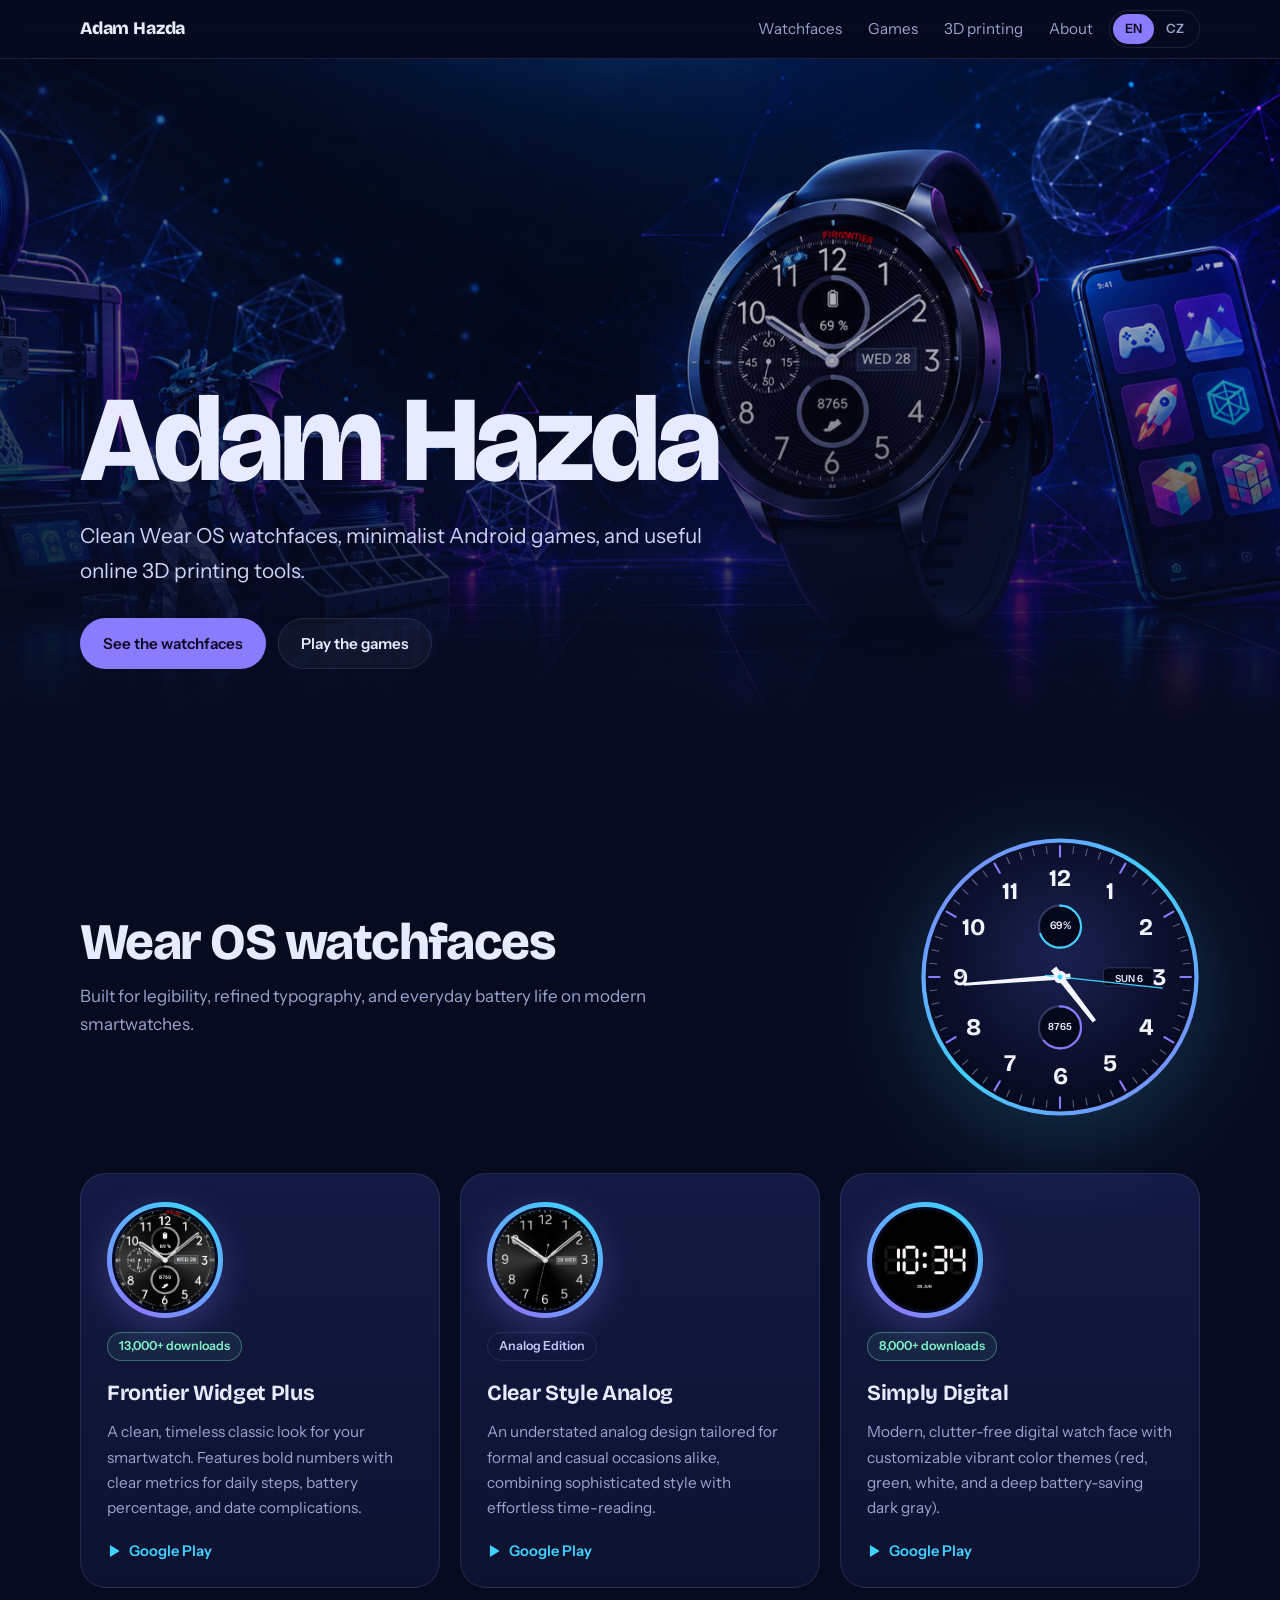
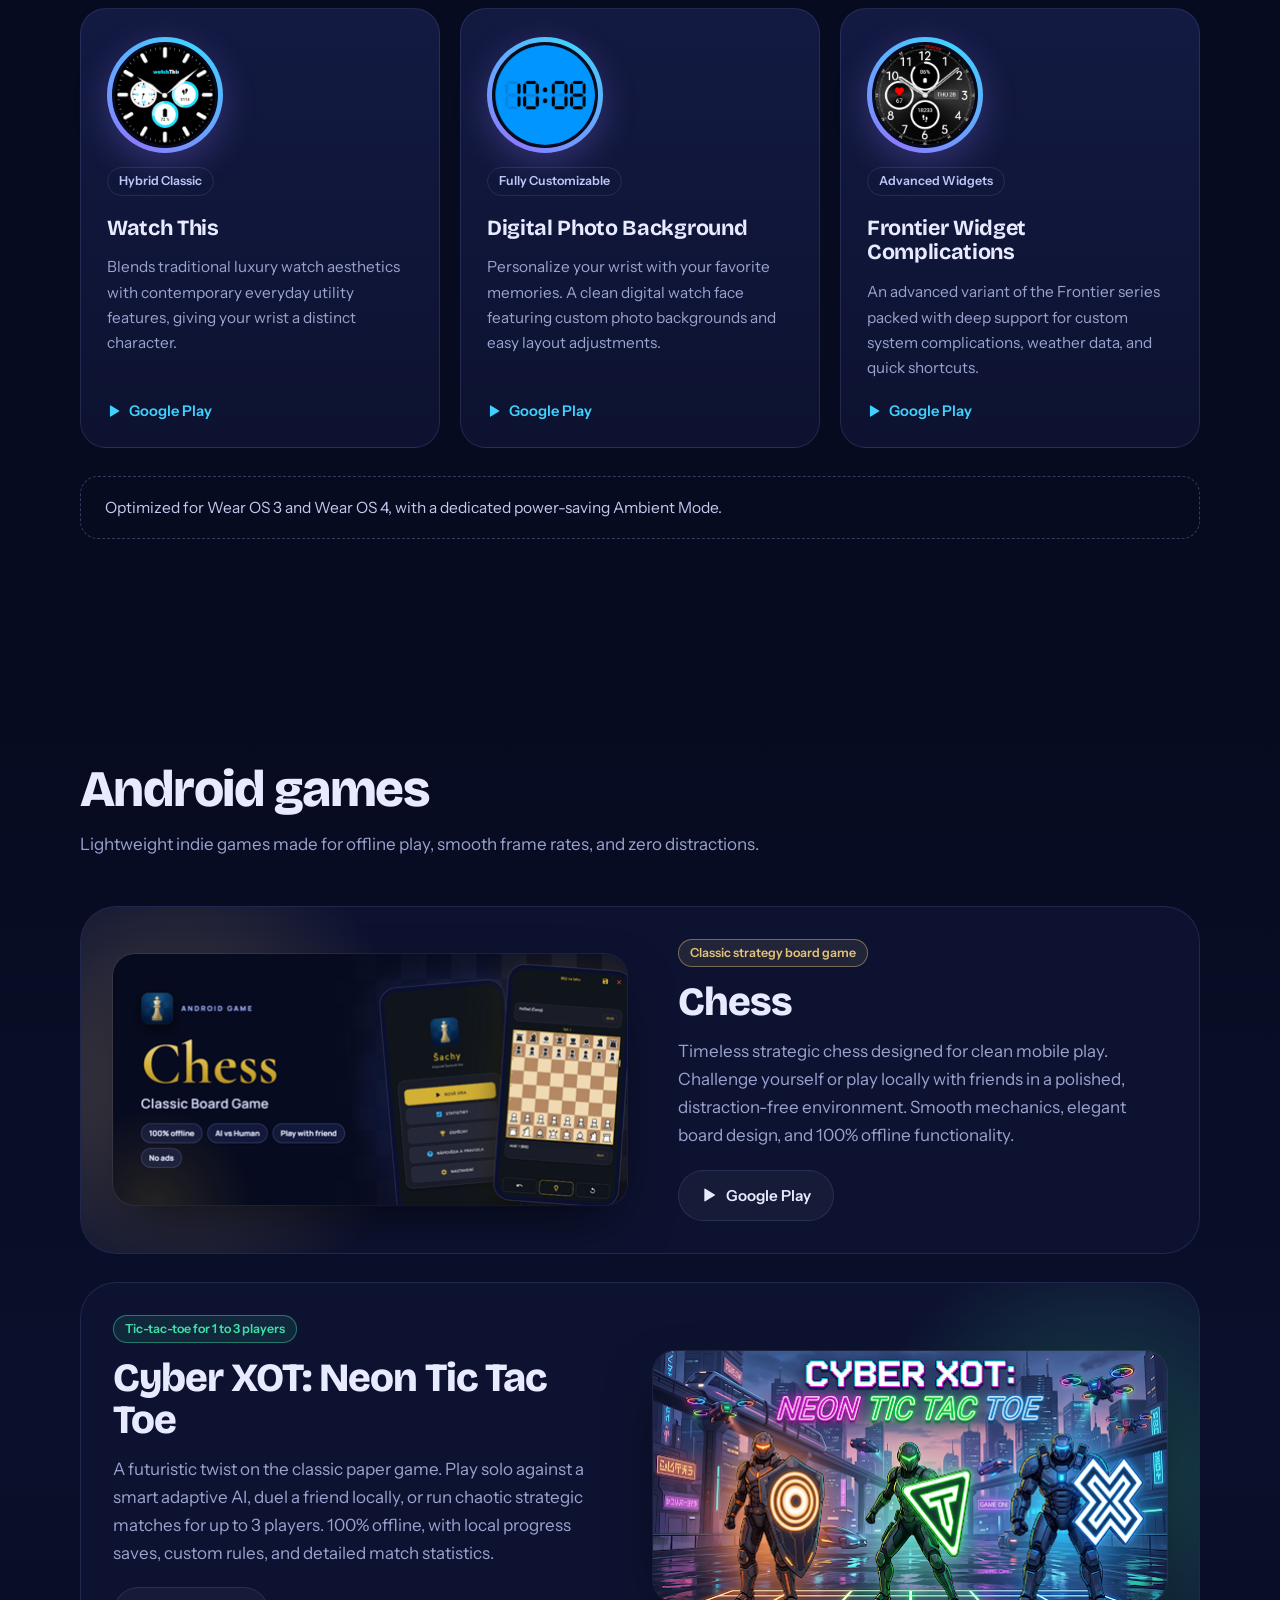
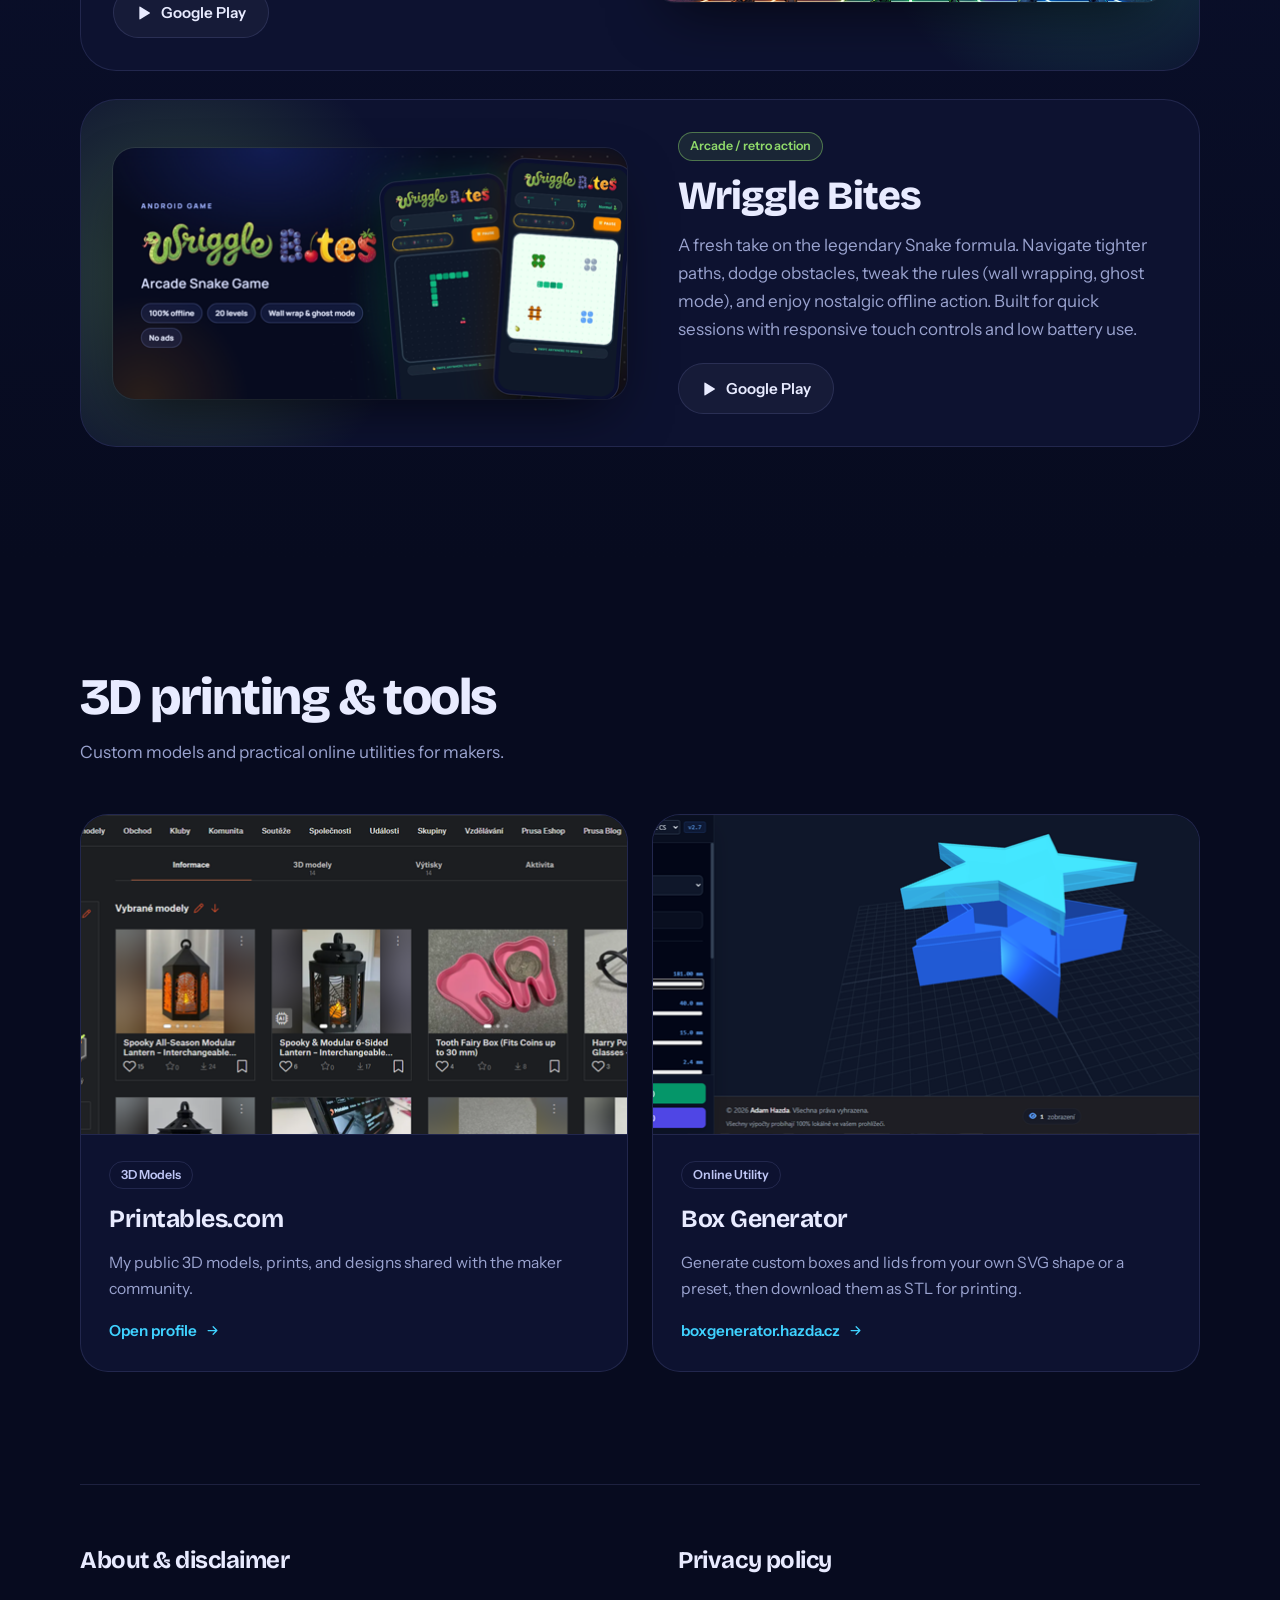
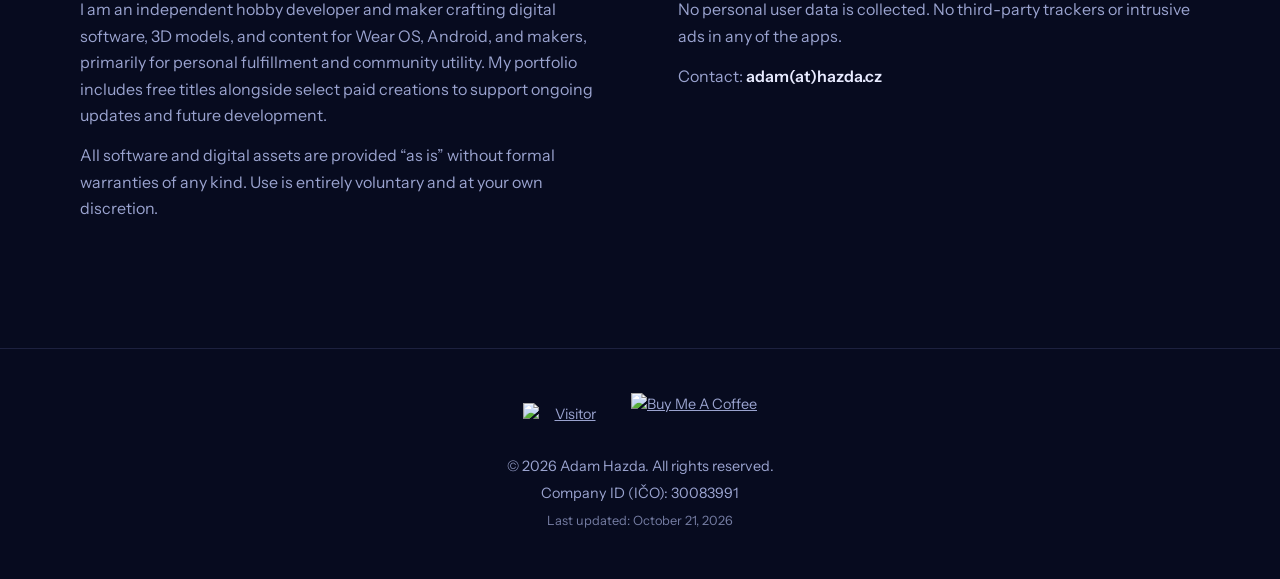
==== index.html @ 40e007b4 "Update index.html" ====
<!DOCTYPE html>
<html lang="en" data-lang="en">
<head>
<!-- Google tag (gtag.js) -->
<script async src="https://www.googletagmanager.com/gtag/js?id=G-TPLR2VH8XC"></script>
<script>
  window.dataLayer = window.dataLayer || [];
  function gtag(){dataLayer.push(arguments);}
  gtag('js', new Date());

  gtag('config', 'G-TPLR2VH8XC');
</script>
<meta charset="utf-8">
<meta name="viewport" content="width=device-width, initial-scale=1, viewport-fit=cover">
<title>Adam Hazda — Wear OS Watchfaces, Indie Games & 3D Printing</title>
<meta name="description" content="Portfolio of independent Wear OS watchfaces, minimalist Android games, and 3D printing tools by Adam Hazda.">
<meta name="theme-color" content="#070b1f">
<link rel="preconnect" href="https://fonts.googleapis.com">
<link rel="preconnect" href="https://fonts.gstatic.com" crossorigin>
<link href="https://fonts.googleapis.com/css2?family=Bricolage+Grotesque:opsz,wght@12..96,500;12..96,700;12..96,800&family=Instrument+Sans:wght@400;500;600&display=swap" rel="stylesheet">
<link rel="preconnect" href="https://api.visitorbadge.io">
<script>
  /* Nastaví jazyk ještě před vykreslením, aby stránka neblikala */
  (function () {
    var l = null;
    try { l = localStorage.getItem('preferred_lang'); } catch (e) {}
    if (!l) l = /^cs/i.test(navigator.language || '') ? 'cz' : 'en';
    document.documentElement.setAttribute('data-lang', l);
    document.documentElement.lang = l === 'cz' ? 'cs' : 'en';
  })();
</script>
<style>
  :root {
    --bg: #070b1f;
    --surface: #0d1230;
    --surface-2: #131a42;
    --line: rgba(160, 170, 255, .14);
    --text: #e8ebff;
    --muted: #9aa3cf;
    --violet: #8b7bff;
    --cyan: #3fd2ff;
    --display: "Bricolage Grotesque", "Segoe UI", system-ui, sans-serif;
    --body: "Instrument Sans", system-ui, -apple-system, "Segoe UI", Roboto, sans-serif;
    --wrap: 1120px;
  }
  *, *::before, *::after { box-sizing: border-box; }
  html { scroll-behavior: smooth; scroll-padding-top: 72px; }
  body {
    margin: 0;
    background: var(--bg);
    color: var(--text);
    font-family: var(--body);
    font-size: 1.0625rem;
    line-height: 1.65;
    -webkit-font-smoothing: antialiased;
    overflow-x: hidden;
  }
  img { max-width: 100%; display: block; }
  a { color: inherit; }
  :focus-visible { outline: 2px solid var(--cyan); outline-offset: 3px; border-radius: 6px; }
  .wrap { width: min(var(--wrap), 100% - 40px); margin-inline: auto; }

  /* Jazyky */
  [data-lang="cz"] .lang-en, [data-lang="en"] .lang-cz { display: none !important; }

  /* Navigace */
  .nav {
    position: sticky; top: 0; z-index: 50;
    background: rgba(7, 11, 31, .72);
    backdrop-filter: blur(14px); -webkit-backdrop-filter: blur(14px);
    border-bottom: 1px solid var(--line);
    padding-top: env(safe-area-inset-top, 0px);
  }
  .nav .wrap { display: flex; align-items: center; justify-content: space-between; height: 58px; gap: 16px; }
  .brand { font-family: var(--display); font-weight: 800; font-size: 1.1rem; text-decoration: none; letter-spacing: -.01em; }
  .nav-links { display: flex; gap: 26px; margin-left: auto; font-size: .95rem; }
  .nav-links a { color: var(--muted); text-decoration: none; transition: color .2s; }
  .nav-links a:hover { color: var(--text); }
  .lang { display: flex; border: 1px solid var(--line); border-radius: 999px; padding: 3px; }
  .lang button {
    font: inherit; font-size: .8rem; font-weight: 600; color: var(--muted);
    background: none; border: 0; padding: 4px 12px; border-radius: 999px; cursor: pointer;
    transition: background .2s, color .2s;
  }
  .lang button[aria-pressed="true"] { background: var(--violet); color: #0a0c24; }

  /* Hero */
  .hero { position: relative; isolation: isolate; }
  .hero-img { position: absolute; inset: 0; z-index: -2; }
  .hero-img img { width: 100%; height: 100%; object-fit: cover; object-position: 50% 40%; }
  .hero::after {
    content: ""; position: absolute; inset: 0; z-index: -1;
    background:
      linear-gradient(180deg, rgba(7,11,31,.15) 0%, rgba(7,11,31,.35) 45%, var(--bg) 100%),
      linear-gradient(90deg, rgba(7,11,31,.55) 0%, transparent 55%);
  }
  .hero-inner {
    min-height: clamp(460px, 74vh, 700px);
    display: flex; flex-direction: column; justify-content: flex-end;
    padding-bottom: 56px;
  }
  .hero h1 {
    font-family: var(--display); font-weight: 800;
    font-size: clamp(3.4rem, 10vw, 7.6rem);
    line-height: .92; letter-spacing: -.035em;
    margin: 0 0 22px;
  }
  .hero p.lead { max-width: 46ch; font-size: clamp(1.05rem, 2vw, 1.3rem); color: #cdd3f5; margin: 0 0 30px; }
  .cta-row { display: flex; flex-wrap: wrap; gap: 12px; }
  .btn {
    display: inline-flex; align-items: center; gap: 9px;
    font: inherit; font-weight: 600; font-size: .95rem;
    padding: 12px 22px; border-radius: 999px; text-decoration: none;
    border: 1px solid var(--line); color: var(--text); background: rgba(255,255,255,.04);
    transition: background .2s, border-color .2s, transform .2s;
  }
  .btn:hover { background: rgba(255,255,255,.09); border-color: rgba(160,170,255,.35); }
  .btn.primary { background: var(--violet); color: #0a0c24; border-color: transparent; }
  .btn.primary:hover { background: #a094ff; }
  .btn svg { width: 16px; height: 16px; fill: currentColor; flex: none; }

  /* Hero – jediný vstupní pohyb */
  @media (prefers-reduced-motion: no-preference) {
    .hero h1, .hero p.lead, .hero .cta-row { animation: rise .9s cubic-bezier(.16,1,.3,1) both; }
    .hero p.lead { animation-delay: .12s; }
    .hero .cta-row { animation-delay: .22s; }
    @keyframes rise { from { opacity: 0; transform: translateY(22px); } to { opacity: 1; transform: none; } }
  }

  /* Sekce */
  section { padding: clamp(64px, 9vw, 112px) 0; }
  .sec-head { display: grid; gap: 14px; margin-bottom: 48px; max-width: 62ch; }
  .sec-head h2 {
    font-family: var(--display); font-weight: 800;
    font-size: clamp(2rem, 4.6vw, 3.2rem); line-height: 1.02; letter-spacing: -.03em; margin: 0;
  }
  .sec-head p { margin: 0; color: var(--muted); }

  /* Ciferníky */
  .faces-top { display: grid; grid-template-columns: 1fr auto; gap: 40px; align-items: center; margin-bottom: 56px; }
  .faces-top .sec-head { margin-bottom: 0; }
  .live-watch { width: clamp(190px, 26vw, 280px); filter: drop-shadow(0 18px 50px rgba(63, 210, 255, .22)); }
  .live-watch svg { width: 100%; height: auto; display: block; }

  .faces { display: grid; grid-template-columns: repeat(3, 1fr); gap: 20px; }
  .face {
    display: flex; flex-direction: column; gap: 14px;
    padding: 28px 26px 24px;
    background: linear-gradient(180deg, var(--surface-2), var(--surface));
    border: 1px solid var(--line);
    border-radius: 26px;
  }
  .face-disc {
    width: 116px; height: 116px; border-radius: 50%; padding: 5px;
    background: conic-gradient(from 210deg, var(--violet), var(--cyan), var(--violet));
    box-shadow: 0 10px 34px rgba(139, 123, 255, .28);
    transition: transform .5s cubic-bezier(.16,1,.3,1);
  }
  .face-disc img { width: 100%; height: 100%; border-radius: 50%; object-fit: cover; background: #000; border: 3px solid var(--bg); }
  .face:hover .face-disc { transform: rotate(8deg) scale(1.04); }
  .face h3 { font-family: var(--display); font-size: 1.35rem; font-weight: 700; letter-spacing: -.015em; margin: 6px 0 0; line-height: 1.15; }
  .face p { margin: 0; color: var(--muted); font-size: .96rem; flex: 1; }
  .tag {
    align-self: flex-start; font-size: .78rem; font-weight: 600; color: #bfc6f5;
    border: 1px solid var(--line); border-radius: 999px; padding: 3px 11px;
  }
  .tag.hot { color: #7ef0c5; border-color: rgba(126, 240, 197, .35); background: rgba(126, 240, 197, .07); }
  .play { display: inline-flex; align-items: center; gap: 8px; font-weight: 600; font-size: .92rem; color: var(--cyan); text-decoration: none; margin-top: 4px; }
  .play svg { width: 14px; height: 14px; fill: currentColor; }
  .play:hover { text-decoration: underline; text-underline-offset: 4px; }

  .note {
    margin-top: 28px; padding: 18px 24px; border-radius: 18px;
    border: 1px dashed rgba(160, 170, 255, .3); color: #c3caf0; font-size: .97rem;
  }

  /* Hry */
  .games-bg { background: linear-gradient(180deg, var(--bg), #0a0f2b 50%, var(--bg)); }
  .games { display: grid; gap: 28px; }
  .game {
    --c: var(--violet);
    display: grid; grid-template-columns: 1.05fr 1fr; gap: clamp(24px, 4vw, 56px); align-items: center;
    padding: clamp(18px, 3vw, 32px);
    background: var(--surface);
    border: 1px solid var(--line);
    border-radius: 36px;
    position: relative; overflow: hidden;
  }
  .game::before {
    content: ""; position: absolute; width: 520px; height: 520px; left: -160px; top: 50%; translate: 0 -50%;
    background: radial-gradient(circle, color-mix(in srgb, var(--c) 28%, transparent), transparent 65%);
    pointer-events: none;
  }
  .game:nth-child(even) { grid-template-columns: 1fr 1.05fr; }
  .game:nth-child(even)::before { left: auto; right: -160px; }
  .game:nth-child(even) .game-shot { order: 2; }
  .game-shot { position: relative; border-radius: 22px; overflow: hidden; box-shadow: 0 24px 60px -18px rgba(0,0,0,.65), 0 0 0 1px rgba(255,255,255,.07); }
  .game-shot img { width: 100%; height: auto; aspect-ratio: 512 / 250; object-fit: cover; transition: transform .7s cubic-bezier(.16,1,.3,1); }
  .game:hover .game-shot img { transform: scale(1.04); }
  .game-body { position: relative; display: grid; gap: 14px; justify-items: start; }
  .game-body .tag { color: var(--c); border-color: color-mix(in srgb, var(--c) 45%, transparent); background: color-mix(in srgb, var(--c) 10%, transparent); }
  .game h3 { font-family: var(--display); font-weight: 800; font-size: clamp(1.7rem, 3.4vw, 2.5rem); letter-spacing: -.025em; line-height: 1.05; margin: 0; }
  .game p { margin: 0; color: var(--muted); max-width: 52ch; }
  .game .btn { margin-top: 6px; }

  /* 3D tisk */
  .tools { display: grid; grid-template-columns: repeat(2, 1fr); gap: 24px; }
  .tool {
    display: flex; flex-direction: column;
    border: 1px solid var(--line); border-radius: 28px; overflow: hidden;
    background: var(--surface);
    text-decoration: none;
    transition: border-color .25s, transform .35s cubic-bezier(.16,1,.3,1);
  }
  .tool:hover { border-color: rgba(63, 210, 255, .5); transform: translateY(-4px); }
  .tool img { width: 100%; aspect-ratio: 800 / 320; object-fit: cover; border-bottom: 1px solid var(--line); }
  .tool-body { padding: 26px 28px 28px; display: grid; gap: 10px; justify-items: start; flex: 1; align-content: start; }
  .tool h3 { font-family: var(--display); font-size: 1.55rem; font-weight: 700; letter-spacing: -.02em; margin: 0; }
  .tool p { margin: 0 0 6px; color: var(--muted); font-size: .98rem; }
  .tool .go { margin-top: auto; font-weight: 600; color: var(--cyan); display: inline-flex; gap: 8px; align-items: center; font-size: .95rem; }
  .tool .go svg { width: 15px; height: 15px; fill: none; stroke: currentColor; stroke-width: 2; stroke-linecap: round; stroke-linejoin: round; }

  /* O projektu + soukromí */
  .info { display: grid; grid-template-columns: 1fr 1fr; gap: clamp(32px, 6vw, 80px); border-top: 1px solid var(--line); padding-top: 56px; }
  .info h2 { font-family: var(--display); font-size: 1.5rem; font-weight: 700; letter-spacing: -.02em; margin: 0 0 16px; }
  .info p { color: var(--muted); margin: 0 0 14px; font-size: 1rem; max-width: 56ch; }
  .info strong { color: var(--text); font-weight: 600; }

  /* Patička */
  footer { border-top: 1px solid var(--line); padding: 44px 0 calc(44px + env(safe-area-inset-bottom, 0px)); text-align: center; color: var(--muted); font-size: .9rem; }
  footer .row { display: flex; align-items: center; justify-content: center; flex-wrap: wrap; gap: 20px; margin-bottom: 22px; }
  footer p { margin: 0 0 4px; }
  footer .small { font-size: .8rem; opacity: .75; }

  #backToTop {
    position: fixed; right: 22px; bottom: calc(22px + env(safe-area-inset-bottom, 0px));
    width: 46px; height: 46px; border-radius: 50%; border: 1px solid var(--line); cursor: pointer;
    background: rgba(13, 18, 48, .85); backdrop-filter: blur(10px); -webkit-backdrop-filter: blur(10px);
    color: var(--text); display: grid; place-items: center;
    opacity: 0; visibility: hidden; transition: opacity .25s, visibility .25s, background .2s; z-index: 40;
  }
  #backToTop.show { opacity: 1; visibility: visible; }
  #backToTop:hover { background: var(--violet); color: #0a0c24; }
  #backToTop svg { width: 18px; height: 18px; fill: currentColor; }

  /* Responzivita */
  @media (max-width: 960px) {
    .faces { grid-template-columns: repeat(2, 1fr); }
  }
  @media (max-width: 760px) {
    .nav-links { display: none; }
    .lang { margin-left: auto; }
    .faces-top { grid-template-columns: 1fr; justify-items: start; gap: 28px; }
    .faces { grid-template-columns: 1fr; }
    .game, .game:nth-child(even) { grid-template-columns: 1fr; border-radius: 28px; }
    .game:nth-child(even) .game-shot { order: 0; }
    .tools, .info { grid-template-columns: 1fr; }
    .hero-inner { padding-bottom: 40px; }
  }
</style>
</head>
<body>

<nav class="nav" id="top">
  <div class="wrap">
    <a class="brand" href="#top">Adam Hazda</a>
    <div class="nav-links">
      <a href="#watchfaces"><span class="lang-en">Watchfaces</span><span class="lang-cz">Ciferníky</span></a>
      <a href="#games"><span class="lang-en">Games</span><span class="lang-cz">Hry</span></a>
      <a href="#print"><span class="lang-en">3D printing</span><span class="lang-cz">3D tisk</span></a>
      <a href="#about"><span class="lang-en">About</span><span class="lang-cz">O projektu</span></a>
    </div>
    <div class="lang" role="group" aria-label="Language">
      <button type="button" id="btn-en" onclick="setLanguage('en')">EN</button>
      <button type="button" id="btn-cz" onclick="setLanguage('cz')">CZ</button>
    </div>
  </div>
</nav>

<header class="hero">
  <div class="hero-img"><img src="banner.png" alt="" width="2087" height="753" fetchpriority="high"></div>
  <div class="wrap hero-inner">
    <h1>Adam Hazda</h1>
    <p class="lead">
      <span class="lang-en">Clean Wear OS watchfaces, minimalist Android games, and useful online 3D printing tools.</span>
      <span class="lang-cz">Přehledné ciferníky pro Wear OS, minimalistické Android hry a užitečné online nástroje pro 3D tisk.</span>
    </p>
    <div class="cta-row">
      <a class="btn primary" href="#watchfaces"><span class="lang-en">See the watchfaces</span><span class="lang-cz">Prohlédnout ciferníky</span></a>
      <a class="btn" href="#games"><span class="lang-en">Play the games</span><span class="lang-cz">Zahrát si hry</span></a>
    </div>
  </div>
</header>

<main>

<!-- CIFERNÍKY -->
<section id="watchfaces">
  <div class="wrap">
    <div class="faces-top">
      <div class="sec-head">
        <h2><span class="lang-en">Wear OS watchfaces</span><span class="lang-cz">Ciferníky pro Wear OS</span></h2>
        <p>
          <span class="lang-en">Built for legibility, refined typography, and everyday battery life on modern smartwatches.</span>
          <span class="lang-cz">Navrženo pro čitelnost, vytříbenou typografii a šetření baterie u moderních chytrých hodinek.</span>
        </p>
      </div>
      <div class="live-watch" aria-hidden="true">
        <svg id="liveWatch" viewBox="0 0 400 400" xmlns="http://www.w3.org/2000/svg">
          <defs>
            <radialGradient id="wf-face" cx="50%" cy="42%" r="62%">
              <stop offset="0" stop-color="#1a2150"/><stop offset="1" stop-color="#05071a"/>
            </radialGradient>
            <linearGradient id="wf-bezel" x1="0" y1="0" x2="1" y2="1">
              <stop offset="0" stop-color="#8b7bff"/><stop offset=".5" stop-color="#3fd2ff"/><stop offset="1" stop-color="#8b7bff"/>
            </linearGradient>
          </defs>
          <circle cx="200" cy="200" r="198" fill="url(#wf-bezel)"/>
          <circle cx="200" cy="200" r="192" fill="url(#wf-face)"/>
          <g id="wf-ticks"></g>
          <g id="wf-nums" font-family="Bricolage Grotesque, Segoe UI, sans-serif" font-weight="700" font-size="34" fill="#f1f3ff" text-anchor="middle" dominant-baseline="central"></g>
          <!-- komplikace -->
          <g>
            <circle cx="200" cy="128" r="30" fill="#05071a" stroke="rgba(160,170,255,.25)" stroke-width="3"/>
            <circle cx="200" cy="128" r="30" fill="none" stroke="#3fd2ff" stroke-width="3" stroke-linecap="round" stroke-dasharray="130 190" transform="rotate(-90 200 128)"/>
            <text x="200" y="131" font-size="15" font-weight="600" fill="#e8ebff" text-anchor="middle" font-family="Instrument Sans, sans-serif">69%</text>
            <circle cx="200" cy="272" r="30" fill="#05071a" stroke="rgba(160,170,255,.25)" stroke-width="3"/>
            <circle cx="200" cy="272" r="30" fill="none" stroke="#8b7bff" stroke-width="3" stroke-linecap="round" stroke-dasharray="120 190" transform="rotate(-90 200 272)"/>
            <text x="200" y="276" font-size="14" font-weight="600" fill="#e8ebff" text-anchor="middle" font-family="Instrument Sans, sans-serif">8765</text>
          </g>
          <g>
            <rect x="262" y="187" width="72" height="26" rx="6" fill="#05071a" stroke="rgba(160,170,255,.3)"/>
            <text id="wf-date" x="298" y="201" font-size="14" font-weight="600" fill="#e8ebff" text-anchor="middle" dominant-baseline="central" font-family="Instrument Sans, sans-serif">WED 28</text>
          </g>
          <!-- ručičky -->
          <g id="wf-h"><polygon points="195,215 205,215 203,120 197,120" fill="#f4f5ff"/></g>
          <g id="wf-m"><polygon points="196,215 204,215 202,62 198,62" fill="#f4f5ff"/></g>
          <g id="wf-s"><rect x="199" y="52" width="2" height="170" rx="1" fill="#3fd2ff"/></g>
          <circle cx="200" cy="200" r="9" fill="#f4f5ff"/><circle cx="200" cy="200" r="3.5" fill="#3fd2ff"/>
        </svg>
      </div>
    </div>

    <div class="faces">
      <article class="face">
        <div class="face-disc"><img src="frontierwidgetplus.png" alt="Frontier Widget Plus" width="106" height="106" loading="lazy"></div>
        <span class="tag hot"><span class="lang-en">13,000+ downloads</span><span class="lang-cz">13 000+ stažení</span></span>
        <h3>Frontier Widget Plus</h3>
        <p>
          <span class="lang-en">A clean, timeless classic look for your smartwatch. Features bold numbers with clear metrics for daily steps, battery percentage, and date complications.</span>
          <span class="lang-cz">Čistý, nadčasový klasický vzhled pro vaše chytré hodinky. Nabízí výrazná čísla a přehledné statistiky kroků, stavu baterie i aktuálního data.</span>
        </p>
        <a class="play" href="https://play.google.com/store/apps/details?id=com.adamhazda.frontierwidgetplus2" target="_blank" rel="noopener"><svg viewBox="0 0 24 24"><path d="M5 3.5v17a1 1 0 0 0 1.5.86l14-8.5a1 1 0 0 0 0-1.72l-14-8.5A1 1 0 0 0 5 3.5z"/></svg>Google Play</a>
      </article>

      <article class="face">
        <div class="face-disc"><img src="clearstyleanalog.png" alt="Clear Style Analog" width="106" height="106" loading="lazy"></div>
        <span class="tag">Analog Edition</span>
        <h3>Clear Style Analog</h3>
        <p>
          <span class="lang-en">An understated analog design tailored for formal and casual occasions alike, combining sophisticated style with effortless time-reading.</span>
          <span class="lang-cz">Střídmý analogový design stvořený pro formální i každodenní příležitosti, který kombinuje sofistikovaný styl s okamžitou čitelností.</span>
        </p>
        <a class="play" href="https://play.google.com/store/apps/details?id=com.adamhazda.clearstyle" target="_blank" rel="noopener"><svg viewBox="0 0 24 24"><path d="M5 3.5v17a1 1 0 0 0 1.5.86l14-8.5a1 1 0 0 0 0-1.72l-14-8.5A1 1 0 0 0 5 3.5z"/></svg>Google Play</a>
      </article>

      <article class="face">
        <div class="face-disc"><img src="simplydigital.png" alt="Simply Digital" width="106" height="106" loading="lazy"></div>
        <span class="tag hot"><span class="lang-en">8,000+ downloads</span><span class="lang-cz">8 000+ stažení</span></span>
        <h3>Simply Digital</h3>
        <p>
          <span class="lang-en">Modern, clutter-free digital watch face with customizable vibrant color themes (red, green, white, and a deep battery-saving dark gray).</span>
          <span class="lang-cz">Moderní, nerušený digitální ciferník s přizpůsobitelnými barevnými motivy (červená, zelená, bílá a hluboká šetřící šedá pro OLED displeje).</span>
        </p>
        <a class="play" href="https://play.google.com/store/apps/details?id=com.adamhazda.simplydigital" target="_blank" rel="noopener"><svg viewBox="0 0 24 24"><path d="M5 3.5v17a1 1 0 0 0 1.5.86l14-8.5a1 1 0 0 0 0-1.72l-14-8.5A1 1 0 0 0 5 3.5z"/></svg>Google Play</a>
      </article>

      <article class="face">
        <div class="face-disc"><img src="watchthis.png" alt="Watch This" width="106" height="106" loading="lazy"></div>
        <span class="tag">Hybrid Classic</span>
        <h3>Watch This</h3>
        <p>
          <span class="lang-en">Blends traditional luxury watch aesthetics with contemporary everyday utility features, giving your wrist a distinct character.</span>
          <span class="lang-cz">Propojuje estetiku tradičních luxusních hodinek s moderními užitkovými funkcemi pro každý den, dodá vašemu zápěstí osobitý charakter.</span>
        </p>
        <a class="play" href="https://play.google.com/store/apps/details?id=com.adamhazda.watchthis" target="_blank" rel="noopener"><svg viewBox="0 0 24 24"><path d="M5 3.5v17a1 1 0 0 0 1.5.86l14-8.5a1 1 0 0 0 0-1.72l-14-8.5A1 1 0 0 0 5 3.5z"/></svg>Google Play</a>
      </article>

      <article class="face">
        <div class="face-disc"><img src="digitalphotobg.png" alt="Digital Photo Background" width="106" height="106" loading="lazy"></div>
        <span class="tag">Fully Customizable</span>
        <h3>Digital Photo Background</h3>
        <p>
          <span class="lang-en">Personalize your wrist with your favorite memories. A clean digital watch face featuring custom photo backgrounds and easy layout adjustments.</span>
          <span class="lang-cz">Osobní vzpomínky vždy při ruce. Čistý digitální ciferník s podporou vlastních fotografií na pozadí a volitelným uspořádáním prvků.</span>
        </p>
        <a class="play" href="https://play.google.com/store/apps/details?id=com.adamhazda.DigitalPhotoBackground" target="_blank" rel="noopener"><svg viewBox="0 0 24 24"><path d="M5 3.5v17a1 1 0 0 0 1.5.86l14-8.5a1 1 0 0 0 0-1.72l-14-8.5A1 1 0 0 0 5 3.5z"/></svg>Google Play</a>
      </article>

      <article class="face">
        <div class="face-disc"><img src="frontierwidgetcomplications.png" alt="Frontier Widget Complications" width="106" height="106" loading="lazy"></div>
        <span class="tag">Advanced Widgets</span>
        <h3>Frontier Widget Complications</h3>
        <p>
          <span class="lang-en">An advanced variant of the Frontier series packed with deep support for custom system complications, weather data, and quick shortcuts.</span>
          <span class="lang-cz">Pokročilá varianta řady Frontier s rozšířenou podporou pro vlastní systémové komplikace, údaje o počasí a rychlé zkratky.</span>
        </p>
        <a class="play" href="https://play.google.com/store/apps/details?id=com.adamhazda.frontierwidgetcomplications" target="_blank" rel="noopener"><svg viewBox="0 0 24 24"><path d="M5 3.5v17a1 1 0 0 0 1.5.86l14-8.5a1 1 0 0 0 0-1.72l-14-8.5A1 1 0 0 0 5 3.5z"/></svg>Google Play</a>
      </article>
    </div>

    <div class="note">
      <span class="lang-en">Optimized for Wear OS 3 and Wear OS 4, with a dedicated power-saving Ambient Mode.</span>
      <span class="lang-cz">Optimalizováno pro Wear OS 3 a Wear OS 4 včetně úsporného Ambient režimu s ochranou proti vypálení displeje.</span>
    </div>
  </div>
</section>

<!-- HRY -->
<section id="games" class="games-bg">
  <div class="wrap">
    <div class="sec-head">
      <h2><span class="lang-en">Android games</span><span class="lang-cz">Android hry</span></h2>
      <p>
        <span class="lang-en">Lightweight indie games made for offline play, smooth frame rates, and zero distractions.</span>
        <span class="lang-cz">Nenáročné nezávislé hry pro offline zábavu, plynulou snímkovou frekvenci a bez rušivých prvků.</span>
      </p>
    </div>

    <div class="games">
      <article class="game" style="--c:#e3c27a">
        <div class="game-shot"><img src="chess.png" alt="Chess" width="512" height="250" loading="lazy"></div>
        <div class="game-body">
          <span class="tag"><span class="lang-en">Classic strategy board game</span><span class="lang-cz">Klasická strategická desková hra</span></span>
          <h3>Chess</h3>
          <p class="lang-en">Timeless strategic chess designed for clean mobile play. Challenge yourself or play locally with friends in a polished, distraction-free environment. Smooth mechanics, elegant board design, and 100% offline functionality.</p>
          <p class="lang-cz">Nadčasová strategická šachová partie vytvořená pro pohodlné hraní na mobilu. Zlepšete své taktické schopnosti nebo si zahrajte s přáteli v čistém a přehledném prostředí. Plynulé ovládání, elegantní design šachovnice a plná funkčnost zcela offline.</p>
          <a class="btn" href="https://play.google.com/store/apps/details?id=cz.hazda.chess" target="_blank" rel="noopener"><svg viewBox="0 0 24 24"><path d="M5 3.5v17a1 1 0 0 0 1.5.86l14-8.5a1 1 0 0 0 0-1.72l-14-8.5A1 1 0 0 0 5 3.5z"/></svg>Google Play</a>
        </div>
      </article>

      <article class="game" style="--c:#3fe0a8">
        <div class="game-shot"><img src="cyberxot.png" alt="Cyber XOT" width="512" height="250" loading="lazy"></div>
        <div class="game-body">
          <span class="tag"><span class="lang-en">Tic-tac-toe for 1 to 3 players</span><span class="lang-cz">Piškvorky pro 1 až 3 hráče</span></span>
          <h3>Cyber XOT: Neon Tic Tac Toe</h3>
          <p class="lang-en">A futuristic twist on the classic paper game. Play solo against a smart adaptive AI, duel a friend locally, or run chaotic strategic matches for up to 3 players. 100% offline, with local progress saves, custom rules, and detailed match statistics.</p>
          <p class="lang-cz">Futuristická obdoba klasických piškvorek. Zahrajte si sami proti chytré umělé inteligenci, vyzvěte kamaráda v lokálním duelu nebo rozpoutejte strategický souboj až pro 3 hráče. Zcela offline a bez reklam, s ukládáním statistik a vlastním nastavením herní plochy.</p>
          <a class="btn" href="https://play.google.com/store/apps/details?id=cz.hazda.cyberxot&hl=cs" target="_blank" rel="noopener"><svg viewBox="0 0 24 24"><path d="M5 3.5v17a1 1 0 0 0 1.5.86l14-8.5a1 1 0 0 0 0-1.72l-14-8.5A1 1 0 0 0 5 3.5z"/></svg>Google Play</a>
        </div>
      </article>

      <article class="game" style="--c:#8fd96a">
        <div class="game-shot"><img src="wrigglebites.png" alt="Wriggle Bites" width="512" height="250" loading="lazy"></div>
        <div class="game-body">
          <span class="tag"><span class="lang-en">Arcade / retro action</span><span class="lang-cz">Arkádová retro akce</span></span>
          <h3>Wriggle Bites</h3>
          <p class="lang-en">A fresh take on the legendary Snake formula. Navigate tighter paths, dodge obstacles, tweak the rules (wall wrapping, ghost mode), and enjoy nostalgic offline action. Built for quick sessions with responsive touch controls and low battery use.</p>
          <p class="lang-cz">Moderní pojetí legendárního Hada. Procházejte zrádnými bludišti, vyhýbejte se nástrahám, upravte si pravidla hry (průchod zdí, režim ducha) a užijte si retro zábavu bez internetu. Navrženo pro rychlé herní relace s citlivým dotykovým ovládáním a nízkou spotřebou baterie.</p>
          <a class="btn" href="https://play.google.com/store/apps/details?id=cz.hazda.wrigglebites&hl=cs" target="_blank" rel="noopener"><svg viewBox="0 0 24 24"><path d="M5 3.5v17a1 1 0 0 0 1.5.86l14-8.5a1 1 0 0 0 0-1.72l-14-8.5A1 1 0 0 0 5 3.5z"/></svg>Google Play</a>
        </div>
      </article>
    </div>
  </div>
</section>

<!-- 3D TISK -->
<section id="print">
  <div class="wrap">
    <div class="sec-head">
      <h2><span class="lang-en">3D printing & tools</span><span class="lang-cz">3D tisk & nástroje</span></h2>
      <p>
        <span class="lang-en">Custom models and practical online utilities for makers.</span>
        <span class="lang-cz">Vlastní modely a praktické online nástroje pro kutily.</span>
      </p>
    </div>

    <div class="tools">
      <a class="tool" href="https://www.printables.com/@AdamHazda" target="_blank" rel="noopener">
        <img src="printables.png" alt="Printables profile" width="800" height="320" loading="lazy">
        <div class="tool-body">
          <span class="tag">3D Models</span>
          <h3>Printables.com</h3>
          <p>
            <span class="lang-en">My public 3D models, prints, and designs shared with the maker community.</span>
            <span class="lang-cz">Mé veřejné 3D modely, výtisky a návrhy sdílené s kutilskou komunitou.</span>
          </p>
          <span class="go"><span class="lang-en">Open profile</span><span class="lang-cz">Otevřít profil</span><svg viewBox="0 0 24 24"><path d="M5 12h14M13 6l6 6-6 6"/></svg></span>
        </div>
      </a>

      <a class="tool" href="https://boxgenerator.hazda.cz" target="_blank" rel="noopener">
        <img src="boxgenerator.png" alt="3D Box Generator" width="800" height="320" loading="lazy">
        <div class="tool-body">
          <span class="tag">Online Utility</span>
          <h3>Box Generator</h3>
          <p>
            <span class="lang-en">Generate custom boxes and lids from your own SVG shape or a preset, then download them as STL for printing.</span>
            <span class="lang-cz">Vygenerujte vlastní krabičky a víka z vlastního SVG nebo z předvolby a stáhněte je jako STL pro tisk.</span>
          </p>
          <span class="go">boxgenerator.hazda.cz<svg viewBox="0 0 24 24"><path d="M5 12h14M13 6l6 6-6 6"/></svg></span>
        </div>
      </a>
    </div>
  </div>
</section>

<!-- O PROJEKTU -->
<section id="about" style="padding-top:0">
  <div class="wrap">
    <div class="info">
      <div>
        <h2><span class="lang-en">About & disclaimer</span><span class="lang-cz">O projektu & prohlášení</span></h2>
        <div class="lang-en">
          <p>I am an independent hobby developer and maker crafting digital software, 3D models, and content for Wear OS, Android, and makers, primarily for personal fulfillment and community utility. My portfolio includes free titles alongside select paid creations to support ongoing updates and future development.</p>
          <p>All software and digital assets are provided “as is” without formal warranties of any kind. Use is entirely voluntary and at your own discretion.</p>
        </div>
        <div class="lang-cz">
          <p>Jsem nezávislý tvůrce a hobby vývojář vytvářející aplikace, 3D modely a obsah pro Wear OS, Android i kutilskou komunitu. Mé portfolio obsahuje bezplatné projekty i placené položky, které pomáhají financovat další rozvoj a aktualizace.</p>
          <p>Veškerý obsah je poskytován „tak, jak je“, bez záruky. Používání aplikací je zcela dobrovolné a na vlastní odpovědnost uživatele.</p>
        </div>
      </div>
      <div>
        <h2><span class="lang-en">Privacy policy</span><span class="lang-cz">Ochrana soukromí</span></h2>
        <div class="lang-en">
          <p>No personal user data is collected. No third-party trackers or intrusive ads in any of the apps.</p>
          <p>Contact: <strong>adam(at)hazda.cz</strong></p>
        </div>
        <div class="lang-cz">
          <p>Žádné sbírání osobních dat, sledovací skripty ani skryté reklamy v žádné z aplikací.</p>
          <p>Kontakt: <strong>adam(at)hazda.cz</strong></p>
        </div>
      </div>
    </div>
  </div>
</section>

</main>

<footer>
  <div class="wrap">
    <div class="row">
      <a href="https://github.com/AdamHazda/hazda.github.io" target="_blank" rel="noopener">
        <img src="https://api.visitorbadge.io/api/combined?path=hazda.github.io&label=Page%20Views&countColor=2563eb&style=flat" alt="Visitor Count" width="88" height="20" loading="lazy">
      </a>
      <a href="https://www.buymeacoffee.com/hazda.cz" target="_blank" rel="noopener">
        <img src="https://img.buymeacoffee.com/button-api/?text=Buy me a coffee&emoji=&slug=hazda.cz&button_colour=5F7FFF&font_colour=ffffff&font_family=Cookie&outline_colour=000000&coffee_colour=FFDD00" alt="Buy Me A Coffee" style="height:40px" loading="lazy">
      </a>
    </div>
    <p>
      <span class="lang-en">&copy; 2026 Adam Hazda. All rights reserved.</span>
      <span class="lang-cz">&copy; 2026 Adam Hazda. Všechna práva vyhrazena.</span>
    </p>
    <p>
      <span class="lang-en">Company ID (IČO): 30083991</span>
      <span class="lang-cz">IČO: 30083991</span>
    </p>
    <p class="small">
      <span class="lang-en">Last updated: October 21, 2026</span>
      <span class="lang-cz">Poslední aktualizace: 21. října 2026</span>
    </p>
  </div>
</footer>

<button id="backToTop" type="button" onclick="scrollToTop()" aria-label="Back to top">
  <svg viewBox="0 0 24 24"><path d="M7.41 15.41L12 10.83l4.59 4.58L18 14l-6-6-6 6z"/></svg>
</button>

<script>
  function setLanguage(lang) {
    var root = document.documentElement;
    root.setAttribute('data-lang', lang);
    root.lang = lang === 'cz' ? 'cs' : 'en';
    document.getElementById('btn-cz').setAttribute('aria-pressed', lang === 'cz');
    document.getElementById('btn-en').setAttribute('aria-pressed', lang !== 'cz');
    try { localStorage.setItem('preferred_lang', lang); } catch (e) {}
    updateClock();
  }

  /* Živý ciferník */
  (function buildFace() {
    var NS = 'http://www.w3.org/2000/svg';
    var ticks = document.getElementById('wf-ticks');
    var nums = document.getElementById('wf-nums');
    for (var i = 0; i < 60; i++) {
      var major = i % 5 === 0;
      var a = i * 6 * Math.PI / 180;
      var r1 = major ? 172 : 177, r2 = 187;
      var l = document.createElementNS(NS, 'line');
      l.setAttribute('x1', 200 + Math.sin(a) * r1);
      l.setAttribute('y1', 200 - Math.cos(a) * r1);
      l.setAttribute('x2', 200 + Math.sin(a) * r2);
      l.setAttribute('y2', 200 - Math.cos(a) * r2);
      l.setAttribute('stroke', major ? '#8b7bff' : 'rgba(200,205,255,.45)');
      l.setAttribute('stroke-width', major ? 3 : 1.5);
      l.setAttribute('stroke-linecap', 'round');
      ticks.appendChild(l);
    }
    for (var n = 1; n <= 12; n++) {
      var b = n * 30 * Math.PI / 180;
      var t = document.createElementNS(NS, 'text');
      t.setAttribute('x', 200 + Math.sin(b) * 142);
      t.setAttribute('y', 200 - Math.cos(b) * 142);
      t.textContent = n;
      nums.appendChild(t);
    }
  })();

  function updateClock() {
    var d = new Date();
    var s = d.getSeconds() + d.getMilliseconds() / 1000;
    var m = d.getMinutes() + s / 60;
    var h = (d.getHours() % 12) + m / 60;
    document.getElementById('wf-s').setAttribute('transform', 'rotate(' + (s * 6) + ' 200 200)');
    document.getElementById('wf-m').setAttribute('transform', 'rotate(' + (m * 6) + ' 200 200)');
    document.getElementById('wf-h').setAttribute('transform', 'rotate(' + (h * 30) + ' 200 200)');
    var loc = document.documentElement.getAttribute('data-lang') === 'cz' ? 'cs-CZ' : 'en-US';
    var wd = d.toLocaleDateString(loc, { weekday: 'short' }).replace('.', '').toUpperCase();
    document.getElementById('wf-date').textContent = wd + ' ' + d.getDate();
  }

  var reduce = window.matchMedia('(prefers-reduced-motion: reduce)').matches;
  var live = document.querySelector('.live-watch');
  var visible = true;
  if ('IntersectionObserver' in window) {
    new IntersectionObserver(function (e) { visible = e[0].isIntersecting; }).observe(live);
  }
  function loop() {
    if (visible) updateClock();
    if (!reduce) requestAnimationFrame(loop);
  }
  if (reduce) { updateClock(); setInterval(updateClock, 1000); } else { loop(); }

  /* Jazyk, tlačítko nahoru */
  setLanguage(document.documentElement.getAttribute('data-lang') || 'en');

  var backToTop = document.getElementById('backToTop');
  window.addEventListener('scroll', function () {
    backToTop.classList.toggle('show', window.scrollY > 600);
  }, { passive: true });
  function scrollToTop() { window.scrollTo({ top: 0, behavior: 'smooth' }); }
</script>
</body>
</html>
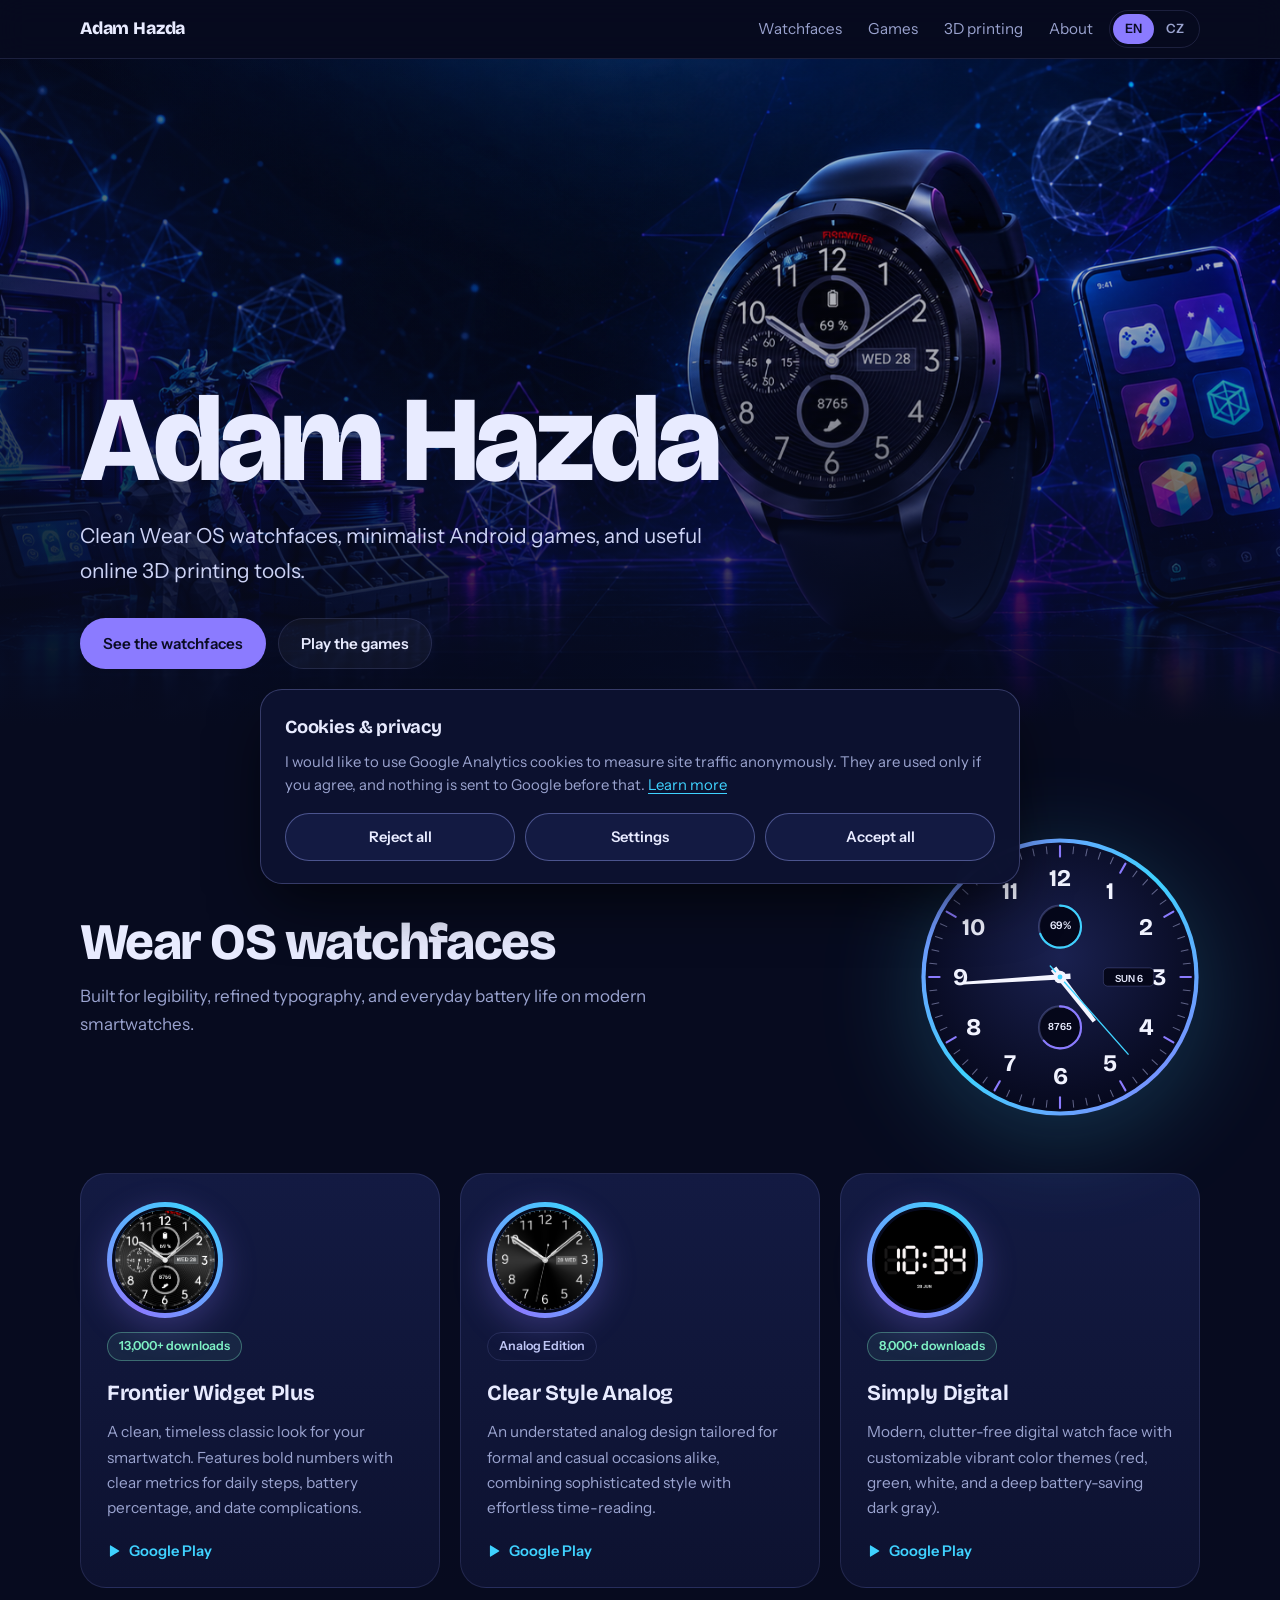
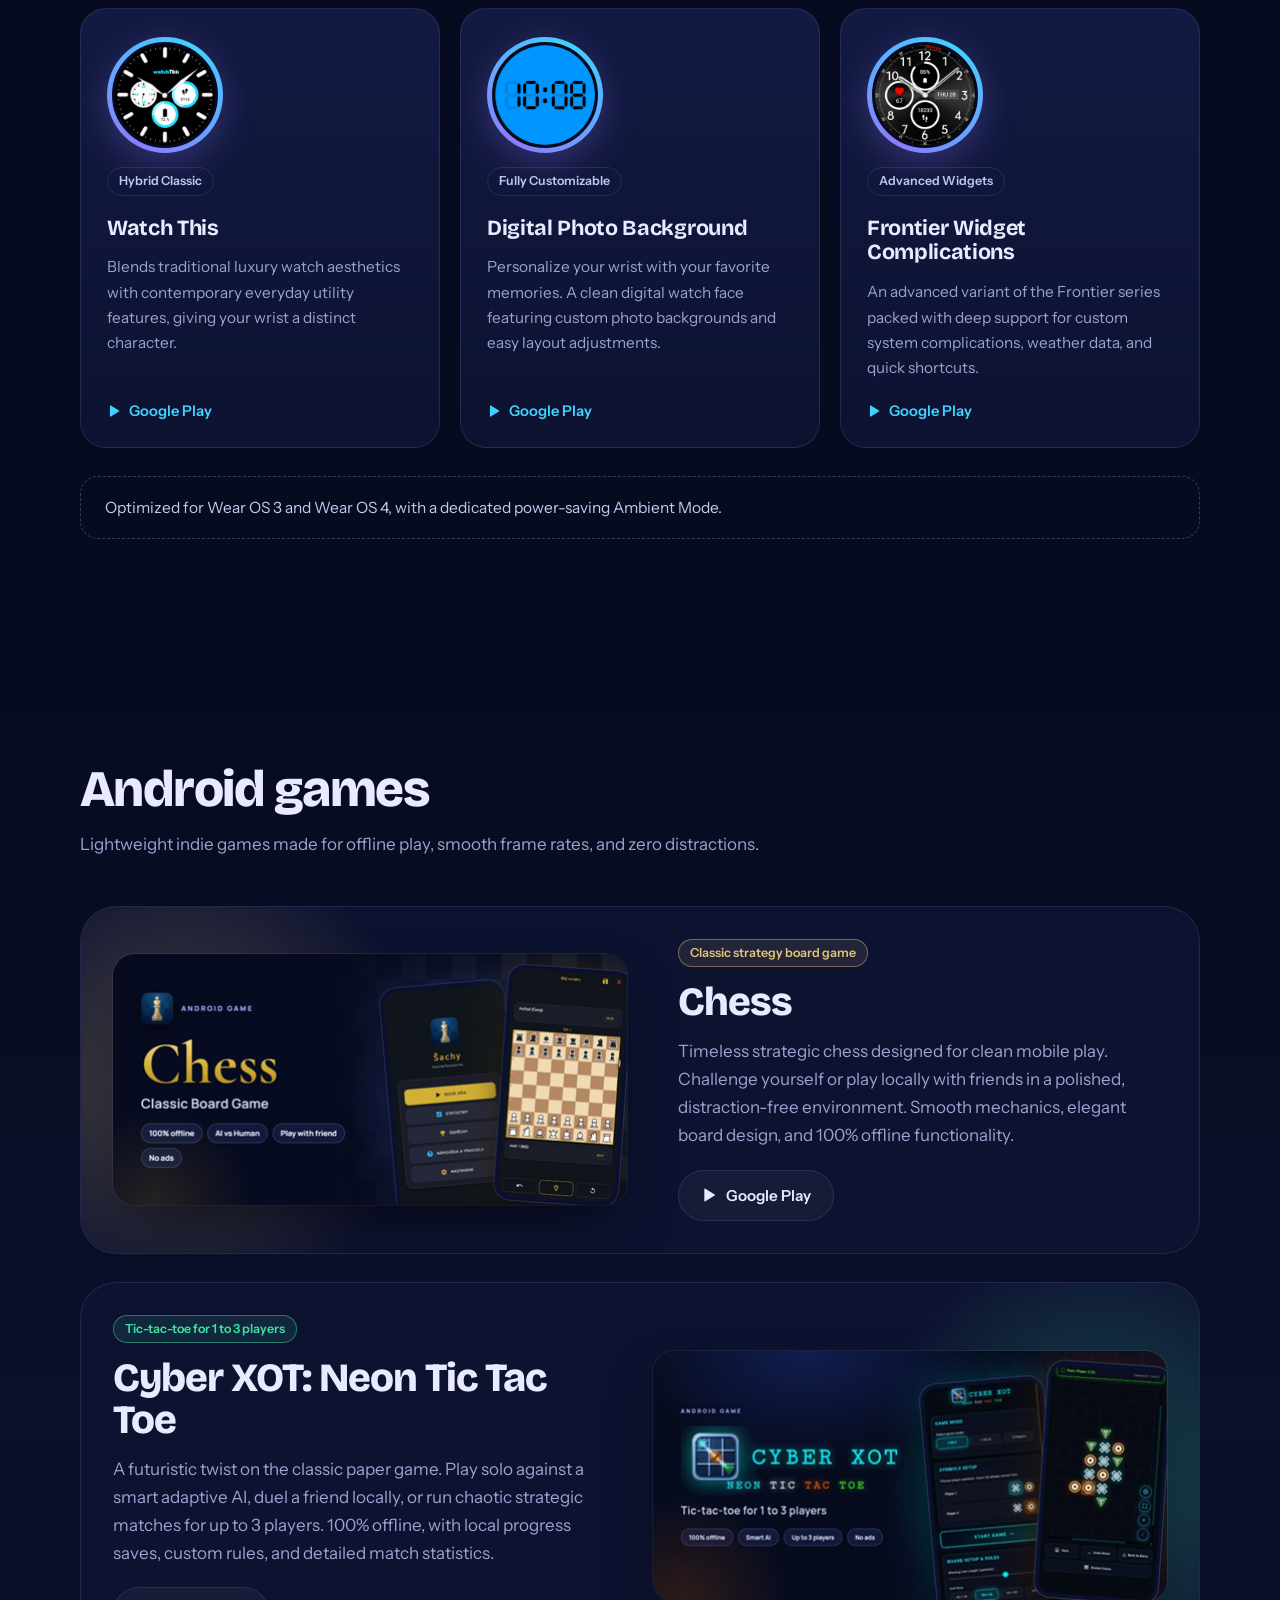
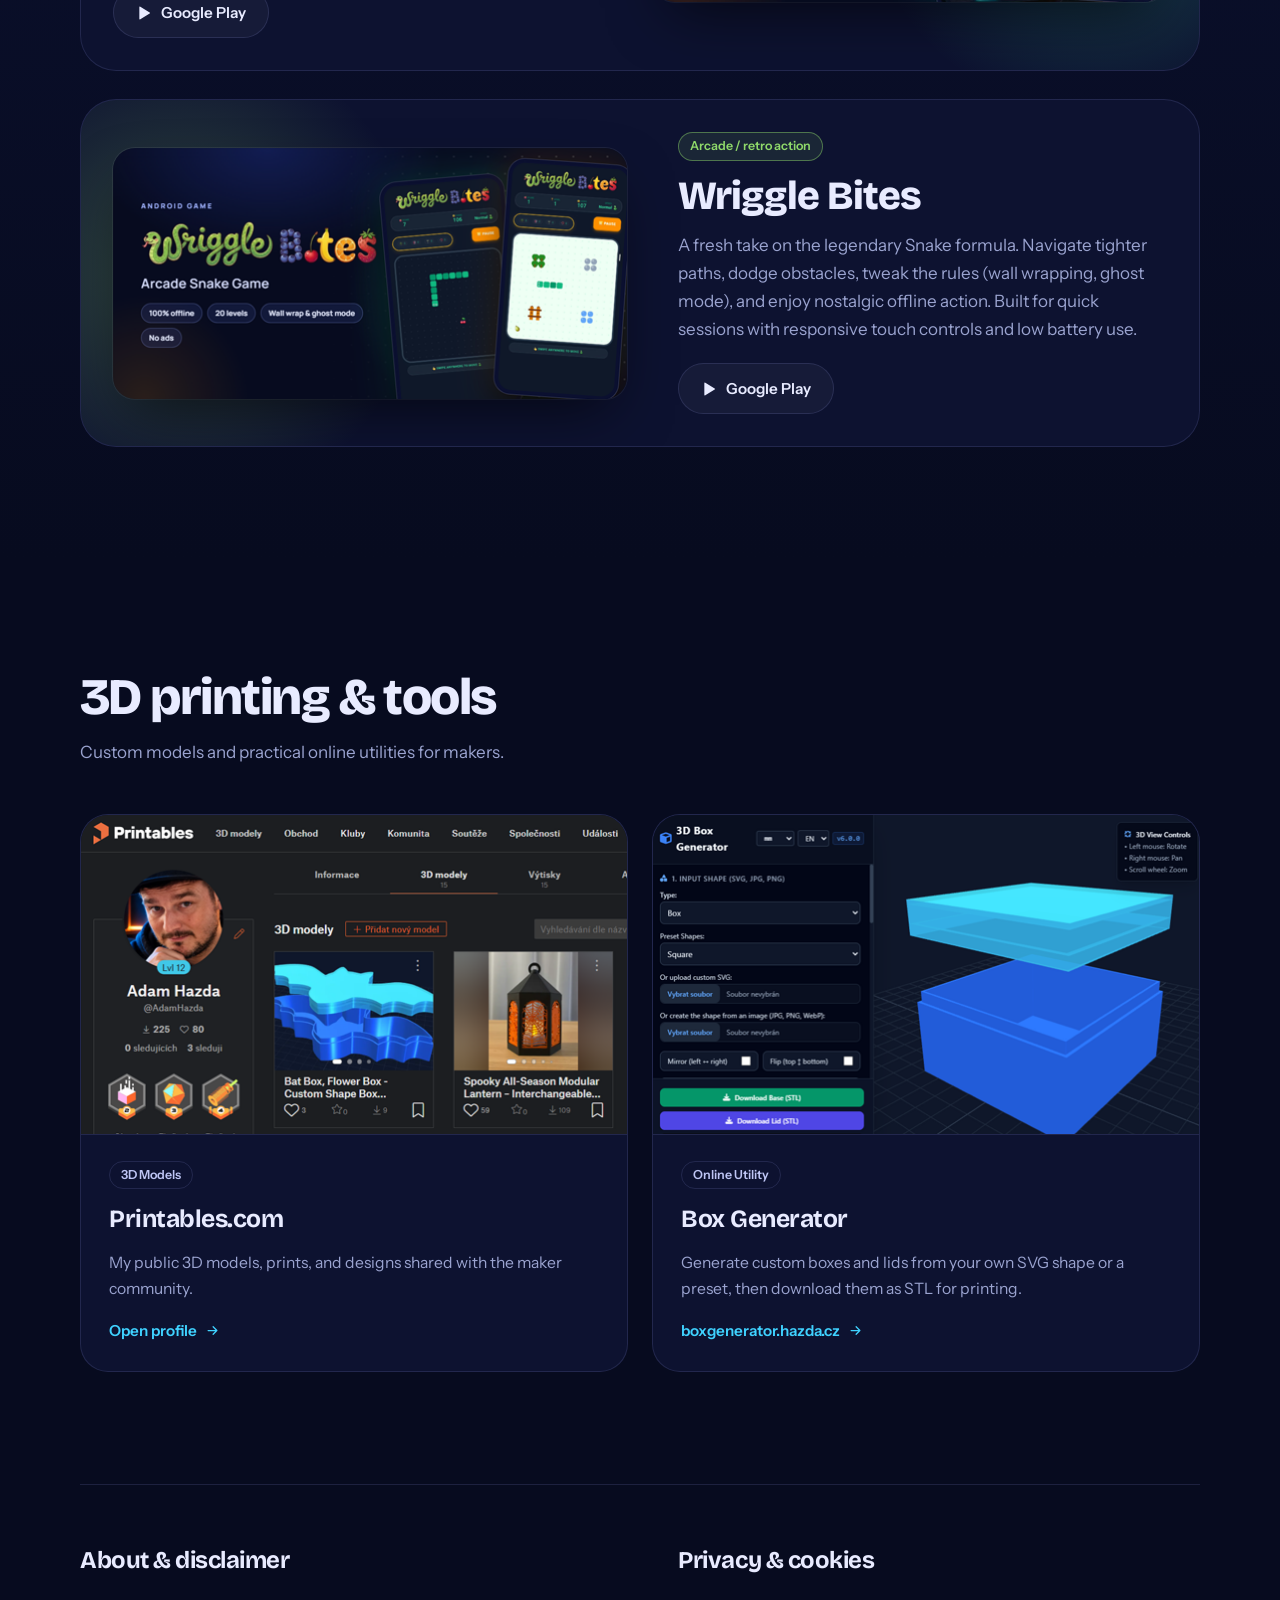
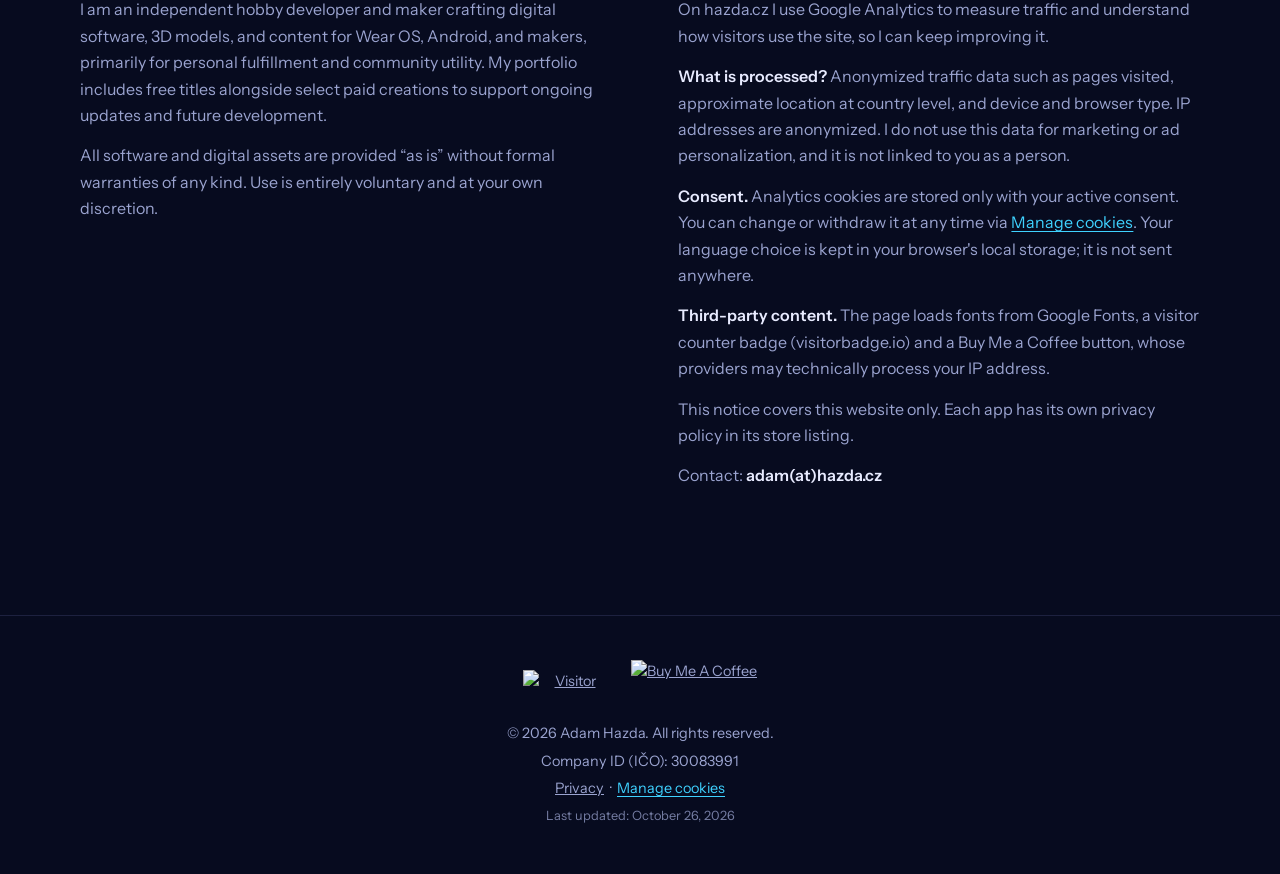
==== commit 630bec89: "Add files via upload" ====
--- a/index.html
+++ b/index.html
@@ -1,14 +1,33 @@
 <!DOCTYPE html>
 <html lang="en" data-lang="en">
 <head>
-<!-- Google tag (gtag.js) -->
-<script async src="https://www.googletagmanager.com/gtag/js?id=G-TPLR2VH8XC"></script>
+<!-- Google Analytics (GA4) + Consent Mode v2.
+     Skript gtag.js se NENAČTE, dokud návštěvník nedá souhlas (viz loadGA() a cookie lišta dole). -->
 <script>
+  var GA_ID = 'G-TPLR2VH8XC';
   window.dataLayer = window.dataLayer || [];
-  function gtag(){dataLayer.push(arguments);}
-  gtag('js', new Date());
-
-  gtag('config', 'G-TPLR2VH8XC');
+  function gtag(){ dataLayer.push(arguments); }
+
+  /* Výchozí stav: vše zamítnuto. Tento řádek neodesílá žádná data, jen nastavuje pravidla. */
+  gtag('consent', 'default', {
+    'ad_storage': 'denied',
+    'ad_user_data': 'denied',
+    'ad_personalization': 'denied',
+    'analytics_storage': 'denied'
+  });
+
+  var gaLoaded = false;
+  function loadGA() {
+    if (gaLoaded) return;
+    gaLoaded = true;
+    window['ga-disable-' + GA_ID] = false;
+    var s = document.createElement('script');
+    s.async = true;
+    s.src = 'https://www.googletagmanager.com/gtag/js?id=' + GA_ID;
+    document.head.appendChild(s);
+    gtag('js', new Date());
+    gtag('config', GA_ID, { 'anonymize_ip': true, 'allow_google_signals': false, 'allow_ad_personalization_signals': false });
+  }
 </script>
 <meta charset="utf-8">
 <meta name="viewport" content="width=device-width, initial-scale=1, viewport-fit=cover">
@@ -231,6 +250,53 @@
   footer .row { display: flex; align-items: center; justify-content: center; flex-wrap: wrap; gap: 20px; margin-bottom: 22px; }
   footer p { margin: 0 0 4px; }
   footer .small { font-size: .8rem; opacity: .75; }
+
+  /* Cookie lišta a nastavení */
+  .cc-link { background: none; border: 0; padding: 0; font: inherit; color: var(--cyan); text-decoration: underline; text-underline-offset: 3px; cursor: pointer; }
+  .cc-link:hover { color: var(--text); }
+  .cc-banner {
+    position: fixed; z-index: 100; left: 16px; right: 16px;
+    bottom: calc(16px + env(safe-area-inset-bottom, 0px));
+    max-width: 760px; margin-inline: auto;
+    background: rgba(13, 18, 48, .97); backdrop-filter: blur(14px); -webkit-backdrop-filter: blur(14px);
+    border: 1px solid rgba(160, 170, 255, .28); border-radius: 22px;
+    padding: 22px 24px; box-shadow: 0 24px 60px -12px rgba(0,0,0,.7);
+  }
+  .cc-banner[hidden], .cc-modal[hidden] { display: none; }
+  .cc-banner h2 { font-family: var(--display); font-size: 1.15rem; margin: 0 0 8px; letter-spacing: -.01em; }
+  .cc-banner p { margin: 0 0 16px; color: var(--muted); font-size: .93rem; line-height: 1.55; }
+  .cc-actions { display: grid; grid-template-columns: repeat(3, 1fr); gap: 10px; }
+  /* Všechna tři tlačítka mají stejný vzhled a váhu */
+  .cc-btn {
+    font: inherit; font-weight: 600; font-size: .92rem; cursor: pointer;
+    padding: 11px 14px; border-radius: 999px; text-align: center;
+    color: var(--text); background: var(--surface-2); border: 1px solid rgba(160, 170, 255, .4);
+    transition: background .2s, border-color .2s;
+  }
+  .cc-btn:hover { background: #1b2458; border-color: rgba(160, 170, 255, .7); }
+  .cc-modal {
+    position: fixed; inset: 0; z-index: 110; display: grid; place-items: center; padding: 16px;
+    background: rgba(3, 5, 18, .72);
+  }
+  .cc-dialog {
+    width: min(560px, 100%); max-height: 90vh; overflow-y: auto;
+    background: var(--surface); border: 1px solid rgba(160, 170, 255, .28); border-radius: 24px; padding: 26px 26px 22px;
+  }
+  .cc-dialog h2 { font-family: var(--display); font-size: 1.35rem; margin: 0 0 8px; }
+  .cc-dialog > p { color: var(--muted); font-size: .93rem; margin: 0 0 18px; }
+  .cc-cat { border: 1px solid var(--line); border-radius: 16px; padding: 14px 16px; margin-bottom: 12px; }
+  .cc-cat-head { display: flex; justify-content: space-between; align-items: center; gap: 14px; font-weight: 600; }
+  .cc-cat p { margin: 6px 0 0; color: var(--muted); font-size: .88rem; line-height: 1.5; }
+  .cc-state { font-size: .8rem; font-weight: 500; color: var(--muted); }
+  .cc-switch { position: relative; width: 46px; height: 26px; flex: none; }
+  .cc-switch input { position: absolute; inset: 0; opacity: 0; width: 100%; height: 100%; margin: 0; cursor: pointer; z-index: 1; }
+  .cc-switch span { position: absolute; inset: 0; border-radius: 999px; background: #2a3263; transition: background .2s; }
+  .cc-switch span::after { content: ""; position: absolute; top: 3px; left: 3px; width: 20px; height: 20px; border-radius: 50%; background: #fff; transition: transform .2s; }
+  .cc-switch input:checked + span { background: var(--violet); }
+  .cc-switch input:checked + span::after { transform: translateX(20px); }
+  .cc-switch input:focus-visible + span { outline: 2px solid var(--cyan); outline-offset: 3px; }
+  .cc-dialog .cc-actions { margin-top: 18px; }
+  @media (max-width: 560px) { .cc-actions { grid-template-columns: 1fr; } }
 
   #backToTop {
     position: fixed; right: 22px; bottom: calc(22px + env(safe-area-inset-bottom, 0px));
@@ -520,14 +586,22 @@
           <p>Veškerý obsah je poskytován „tak, jak je“, bez záruky. Používání aplikací je zcela dobrovolné a na vlastní odpovědnost uživatele.</p>
         </div>
       </div>
-      <div>
-        <h2><span class="lang-en">Privacy policy</span><span class="lang-cz">Ochrana soukromí</span></h2>
+      <div id="privacy">
+        <h2><span class="lang-en">Privacy & cookies</span><span class="lang-cz">Ochrana soukromí a cookies</span></h2>
         <div class="lang-en">
-          <p>No personal user data is collected. No third-party trackers or intrusive ads in any of the apps.</p>
+          <p>On hazda.cz I use Google Analytics to measure traffic and understand how visitors use the site, so I can keep improving it.</p>
+          <p><strong>What is processed?</strong> Anonymized traffic data such as pages visited, approximate location at country level, and device and browser type. IP addresses are anonymized. I do not use this data for marketing or ad personalization, and it is not linked to you as a person.</p>
+          <p><strong>Consent.</strong> Analytics cookies are stored only with your active consent. You can change or withdraw it at any time via <button type="button" class="cc-link" data-cc-open>Manage cookies</button>. Your language choice is kept in your browser's local storage; it is not sent anywhere.</p>
+          <p><strong>Third-party content.</strong> The page loads fonts from Google Fonts, a visitor counter badge (visitorbadge.io) and a Buy Me a Coffee button, whose providers may technically process your IP address.</p>
+          <p>This notice covers this website only. Each app has its own privacy policy in its store listing.</p>
           <p>Contact: <strong>adam(at)hazda.cz</strong></p>
         </div>
         <div class="lang-cz">
-          <p>Žádné sbírání osobních dat, sledovací skripty ani skryté reklamy v žádné z aplikací.</p>
+          <p>Na webu hazda.cz používám nástroj Google Analytics k měření návštěvnosti a analýze chování návštěvníků, abych mohl web neustále zlepšovat.</p>
+          <p><strong>Jaké údaje zpracovávám?</strong> Anonymizovaná data o návštěvnosti (např. navštívené podstránky, přibližná lokace na úrovni státu, typ zařízení a prohlížeče). IP adresy jsou anonymizovány. Tyto údaje nepoužívám k marketingovým účelům ani k personalizaci reklamy a nejsou propojeny s vaší osobou.</p>
+          <p><strong>Souhlas s cookies.</strong> Analytické cookies se ukládají pouze na základě vašeho aktivního souhlasu, který můžete kdykoliv změnit nebo odvolat kliknutím na <button type="button" class="cc-link" data-cc-open>Správa cookies</button>. Volba jazyka se ukládá do místního úložiště vašeho prohlížeče a nikam se neodesílá.</p>
+          <p><strong>Obsah třetích stran.</strong> Stránka načítá písma z Google Fonts, odznak počítadla návštěv (visitorbadge.io) a tlačítko Buy Me a Coffee. Jejich provozovatelé mohou technicky zpracovat vaši IP adresu.</p>
+          <p>Toto prohlášení se týká pouze tohoto webu. Každá aplikace má vlastní zásady ochrany soukromí v obchodě Google Play.</p>
           <p>Kontakt: <strong>adam(at)hazda.cz</strong></p>
         </div>
       </div>
@@ -555,9 +629,14 @@
       <span class="lang-en">Company ID (IČO): 30083991</span>
       <span class="lang-cz">IČO: 30083991</span>
     </p>
+    <p>
+      <a href="#privacy"><span class="lang-en">Privacy</span><span class="lang-cz">Ochrana soukromí</span></a>
+      &nbsp;·&nbsp;
+      <button type="button" class="cc-link" data-cc-open><span class="lang-en">Manage cookies</span><span class="lang-cz">Správa cookies</span></button>
+    </p>
     <p class="small">
-      <span class="lang-en">Last updated: October 21, 2026</span>
-      <span class="lang-cz">Poslední aktualizace: 21. října 2026</span>
+      <span class="lang-en">Last updated: October 26, 2026</span>
+      <span class="lang-cz">Poslední aktualizace: 26. října 2026</span>
     </p>
   </div>
 </footer>
@@ -565,6 +644,135 @@
 <button id="backToTop" type="button" onclick="scrollToTop()" aria-label="Back to top">
   <svg viewBox="0 0 24 24"><path d="M7.41 15.41L12 10.83l4.59 4.58L18 14l-6-6-6 6z"/></svg>
 </button>
+
+<!-- COOKIE LIŠTA -->
+<div class="cc-banner" id="ccBanner" role="dialog" aria-modal="false" aria-labelledby="ccTitle" hidden>
+  <h2 id="ccTitle"><span class="lang-en">Cookies & privacy</span><span class="lang-cz">Cookies a soukromí</span></h2>
+  <p>
+    <span class="lang-en">I would like to use Google Analytics cookies to measure site traffic anonymously. They are used only if you agree, and nothing is sent to Google before that. <a href="#privacy" class="cc-link">Learn more</a></span>
+    <span class="lang-cz">Rád bych používal analytické cookies Google Analytics k anonymnímu měření návštěvnosti. Použijí se jen s vaším souhlasem a do té doby se Googlu nic neodesílá. <a href="#privacy" class="cc-link">Více informací</a></span>
+  </p>
+  <div class="cc-actions">
+    <button type="button" class="cc-btn" data-cc="reject"><span class="lang-en">Reject all</span><span class="lang-cz">Odmítnout vše</span></button>
+    <button type="button" class="cc-btn" data-cc="settings"><span class="lang-en">Settings</span><span class="lang-cz">Nastavení</span></button>
+    <button type="button" class="cc-btn" data-cc="accept"><span class="lang-en">Accept all</span><span class="lang-cz">Přijmout vše</span></button>
+  </div>
+</div>
+
+<div class="cc-modal" id="ccModal" hidden>
+  <div class="cc-dialog" role="dialog" aria-modal="true" aria-labelledby="ccModalTitle">
+    <h2 id="ccModalTitle"><span class="lang-en">Cookie settings</span><span class="lang-cz">Nastavení cookies</span></h2>
+    <p>
+      <span class="lang-en">Choose which cookies you allow. You can change this at any time via “Manage cookies” in the footer.</span>
+      <span class="lang-cz">Vyberte, která cookies povolíte. Volbu můžete kdykoliv změnit přes „Správa cookies“ v patičce.</span>
+    </p>
+    <div class="cc-cat">
+      <div class="cc-cat-head">
+        <span><span class="lang-en">Necessary</span><span class="lang-cz">Nezbytné</span></span>
+        <span class="cc-state"><span class="lang-en">Always on</span><span class="lang-cz">Vždy zapnuto</span></span>
+      </div>
+      <p>
+        <span class="lang-en">Remembers your language and your cookie choice in your browser. No tracking.</span>
+        <span class="lang-cz">Pamatuje si ve vašem prohlížeči jazyk a vaši volbu cookies. Žádné sledování.</span>
+      </p>
+    </div>
+    <div class="cc-cat">
+      <div class="cc-cat-head">
+        <label for="ccAnalytics"><span class="lang-en">Analytics (Google Analytics)</span><span class="lang-cz">Analytické (Google Analytics)</span></label>
+        <span class="cc-switch"><input type="checkbox" id="ccAnalytics"><span></span></span>
+      </div>
+      <p>
+        <span class="lang-en">Anonymized statistics about visits (pages, country, device type) to help me improve the site. Not used for advertising.</span>
+        <span class="lang-cz">Anonymizované statistiky návštěvnosti (stránky, stát, typ zařízení), které mi pomáhají web zlepšovat. Nepoužívá se pro reklamu.</span>
+      </p>
+    </div>
+    <div class="cc-actions">
+      <button type="button" class="cc-btn" data-cc="reject"><span class="lang-en">Reject all</span><span class="lang-cz">Odmítnout vše</span></button>
+      <button type="button" class="cc-btn" data-cc="save"><span class="lang-en">Save selection</span><span class="lang-cz">Uložit výběr</span></button>
+      <button type="button" class="cc-btn" data-cc="accept"><span class="lang-en">Accept all</span><span class="lang-cz">Přijmout vše</span></button>
+    </div>
+  </div>
+</div>
+
+<script>
+  /* Správa souhlasu s cookies */
+  (function () {
+    var KEY = 'cookie_consent_v1';
+    var banner = document.getElementById('ccBanner');
+    var modal = document.getElementById('ccModal');
+    var box = document.getElementById('ccAnalytics');
+    var lastFocus = null;
+
+    function read() {
+      try { var v = JSON.parse(localStorage.getItem(KEY)); return v && typeof v.analytics === 'boolean' ? v : null; }
+      catch (e) { return null; }
+    }
+    function write(analytics) {
+      try { localStorage.setItem(KEY, JSON.stringify({ analytics: analytics, ts: new Date().toISOString() })); } catch (e) {}
+    }
+    function deleteGaCookies() {
+      var host = location.hostname.split('.');
+      var domains = ['', location.hostname];
+      for (var i = 0; i < host.length - 1; i++) domains.push('.' + host.slice(i).join('.'));
+      document.cookie.split(';').forEach(function (c) {
+        var name = c.split('=')[0].trim();
+        if (name === '_ga' || name.indexOf('_ga_') === 0 || name === '_gid' || name.indexOf('_gat') === 0) {
+          domains.forEach(function (d) {
+            document.cookie = name + '=; expires=Thu, 01 Jan 1970 00:00:00 GMT; path=/' + (d ? '; domain=' + d : '');
+          });
+        }
+      });
+    }
+    function apply(analytics) {
+      if (analytics) {
+        gtag('consent', 'update', { 'analytics_storage': 'granted' });
+        loadGA();
+      } else {
+        window['ga-disable-' + GA_ID] = true;
+        gtag('consent', 'update', { 'analytics_storage': 'denied' });
+        deleteGaCookies();
+      }
+    }
+    function choose(analytics) {
+      write(analytics);
+      apply(analytics);
+      banner.hidden = true;
+      closeModal();
+    }
+    function openModal() {
+      var c = read();
+      box.checked = !!(c && c.analytics);
+      lastFocus = document.activeElement;
+      banner.hidden = true;
+      modal.hidden = false;
+      var first = modal.querySelector('input, button');
+      if (first) first.focus();
+    }
+    function closeModal() {
+      if (modal.hidden) return;
+      modal.hidden = true;
+      if (!read()) banner.hidden = false;
+      else if (lastFocus && lastFocus.focus) lastFocus.focus();
+    }
+
+    document.addEventListener('click', function (e) {
+      var t = e.target.closest('[data-cc], [data-cc-open]');
+      if (!t) return;
+      if (t.hasAttribute('data-cc-open')) { openModal(); return; }
+      var a = t.getAttribute('data-cc');
+      if (a === 'accept') choose(true);
+      else if (a === 'reject') choose(false);
+      else if (a === 'save') choose(box.checked);
+      else if (a === 'settings') openModal();
+    });
+    modal.addEventListener('click', function (e) { if (e.target === modal) closeModal(); });
+    document.addEventListener('keydown', function (e) { if (e.key === 'Escape') closeModal(); });
+
+    var saved = read();
+    if (saved) apply(saved.analytics);
+    else banner.hidden = false;
+  })();
+</script>
 
 <script>
   function setLanguage(lang) {
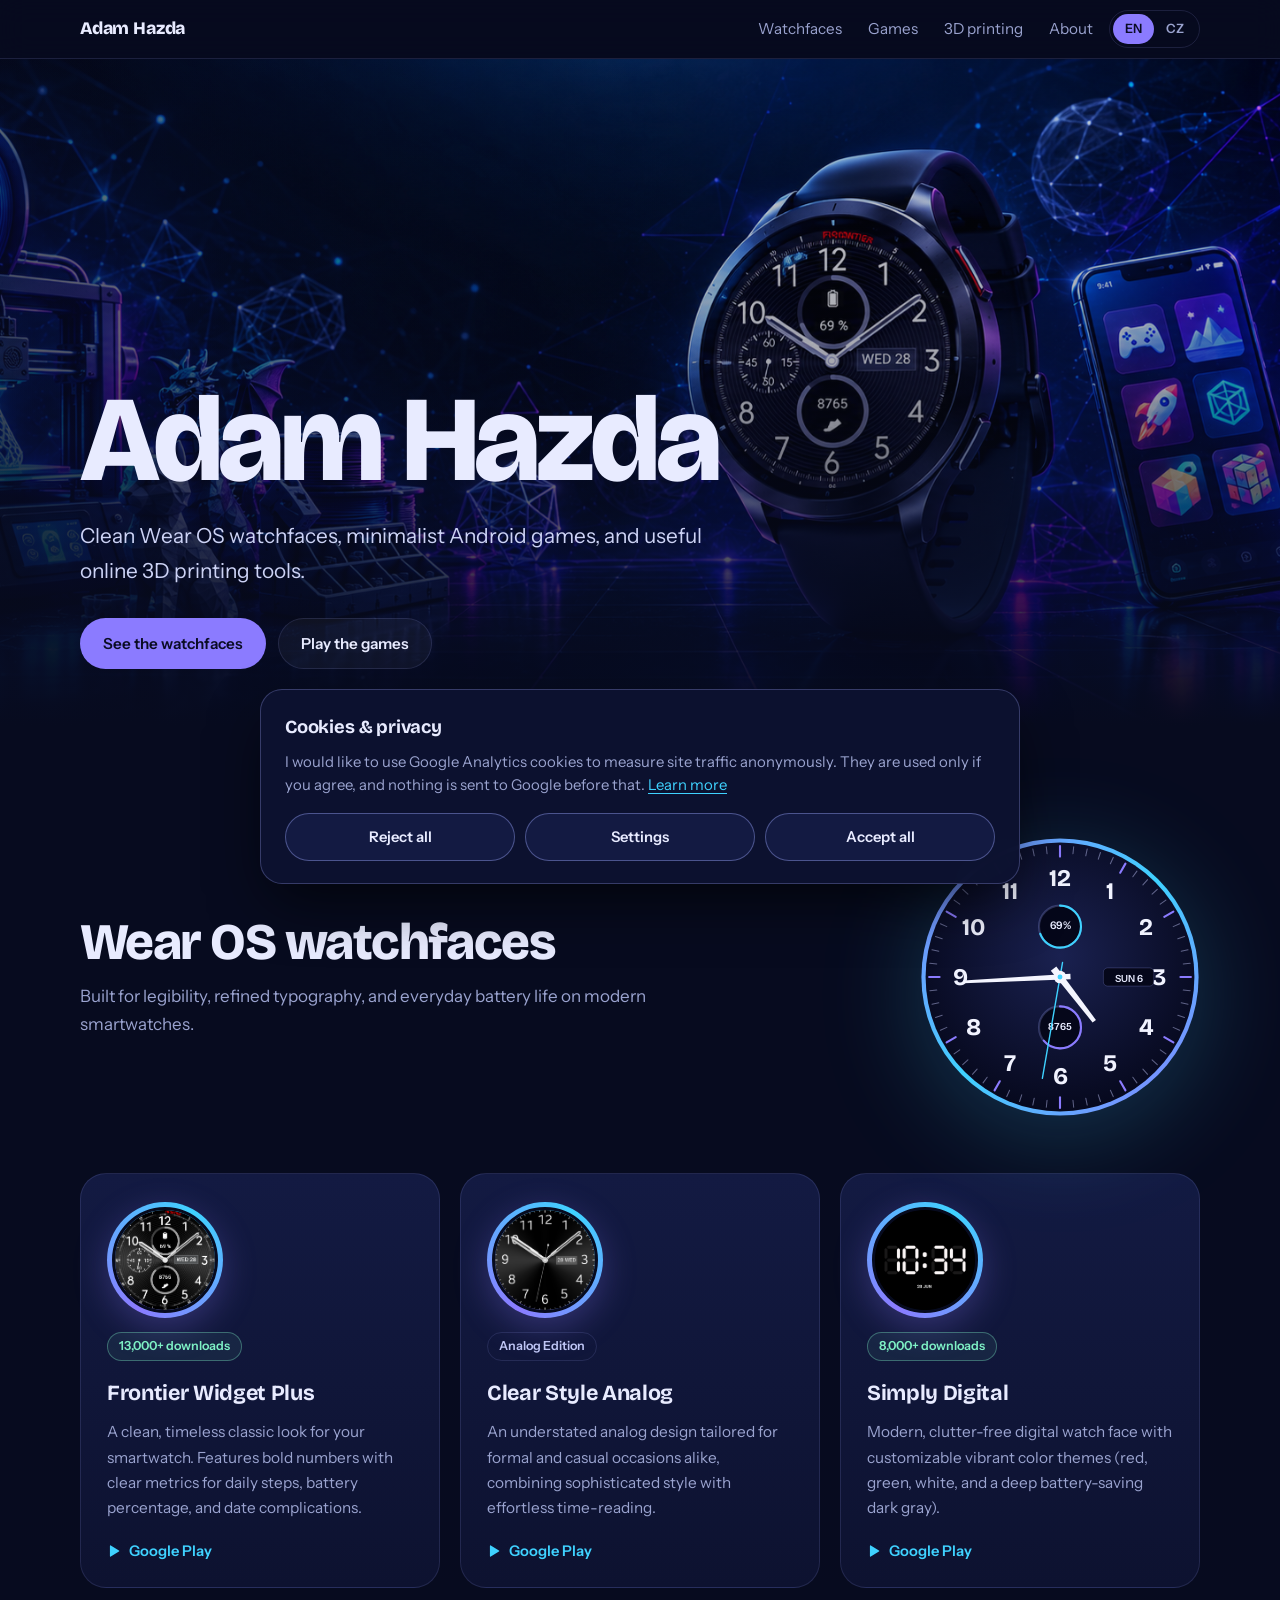
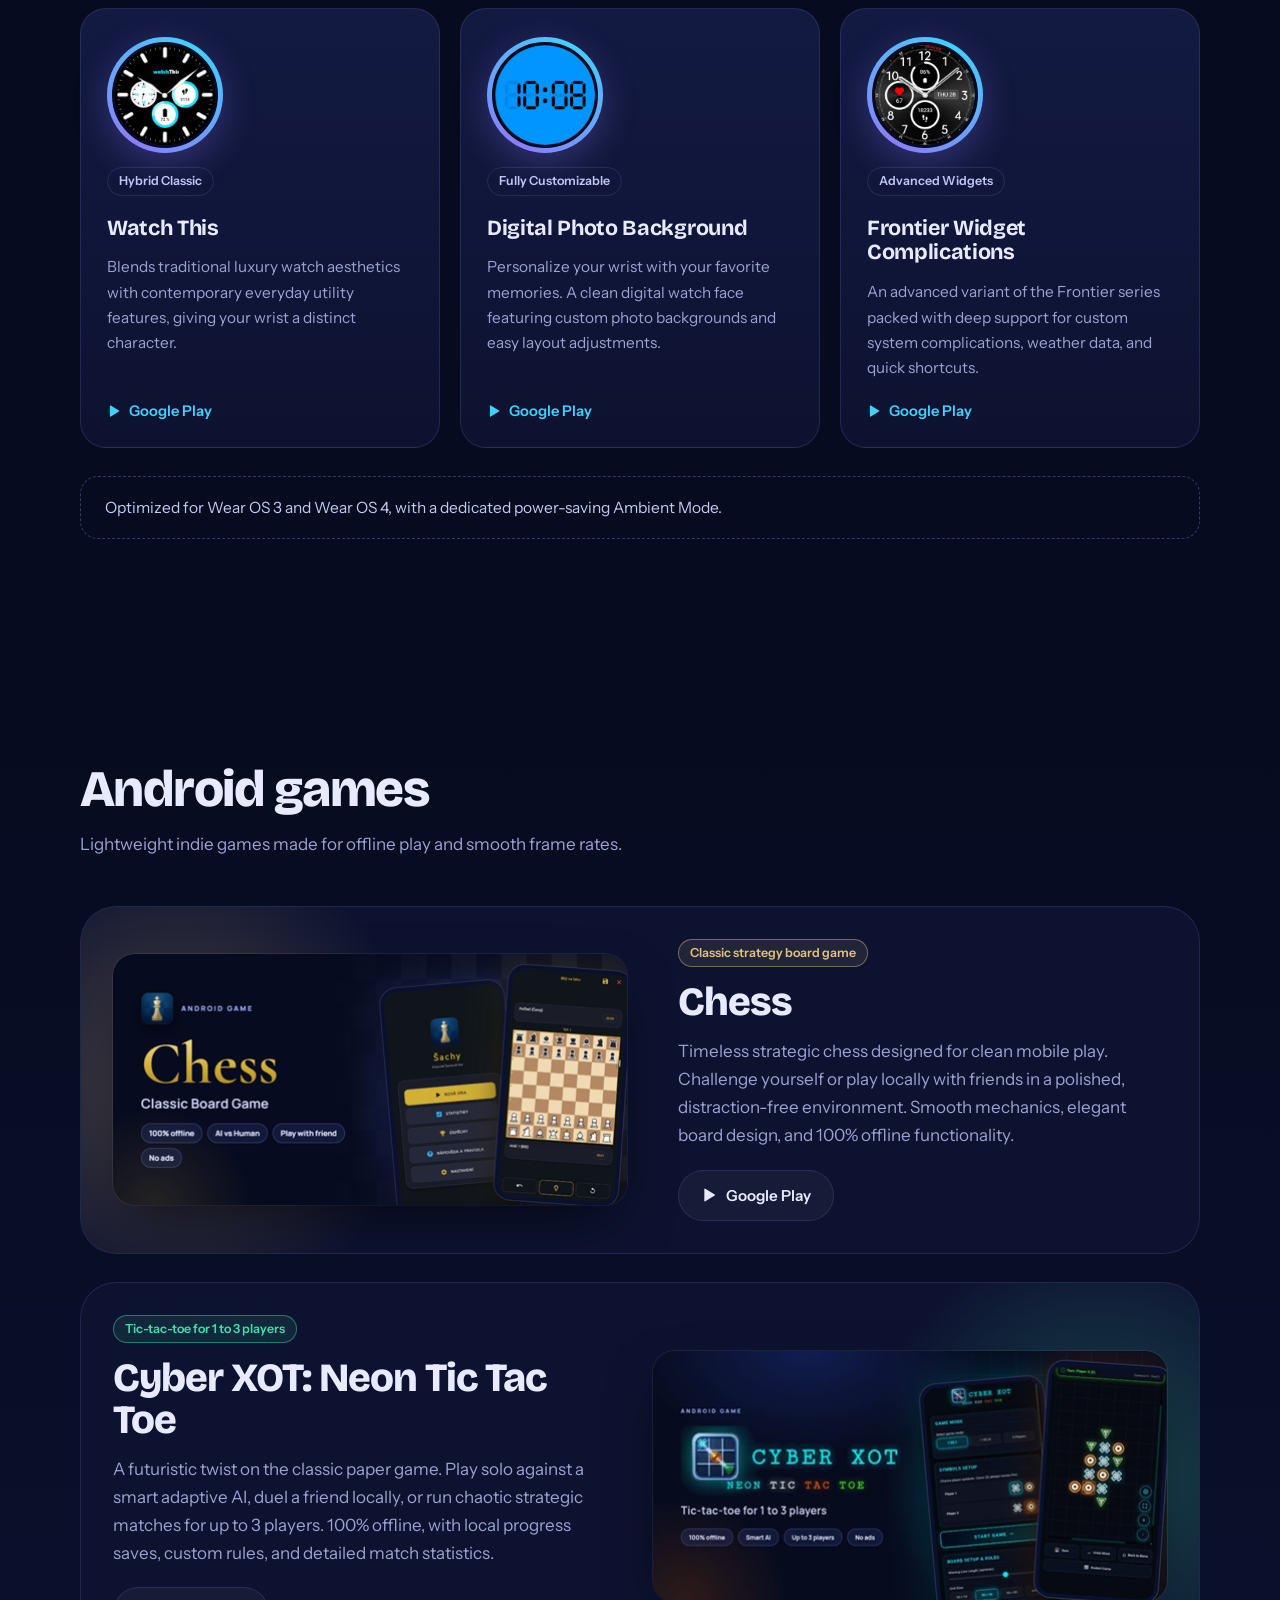
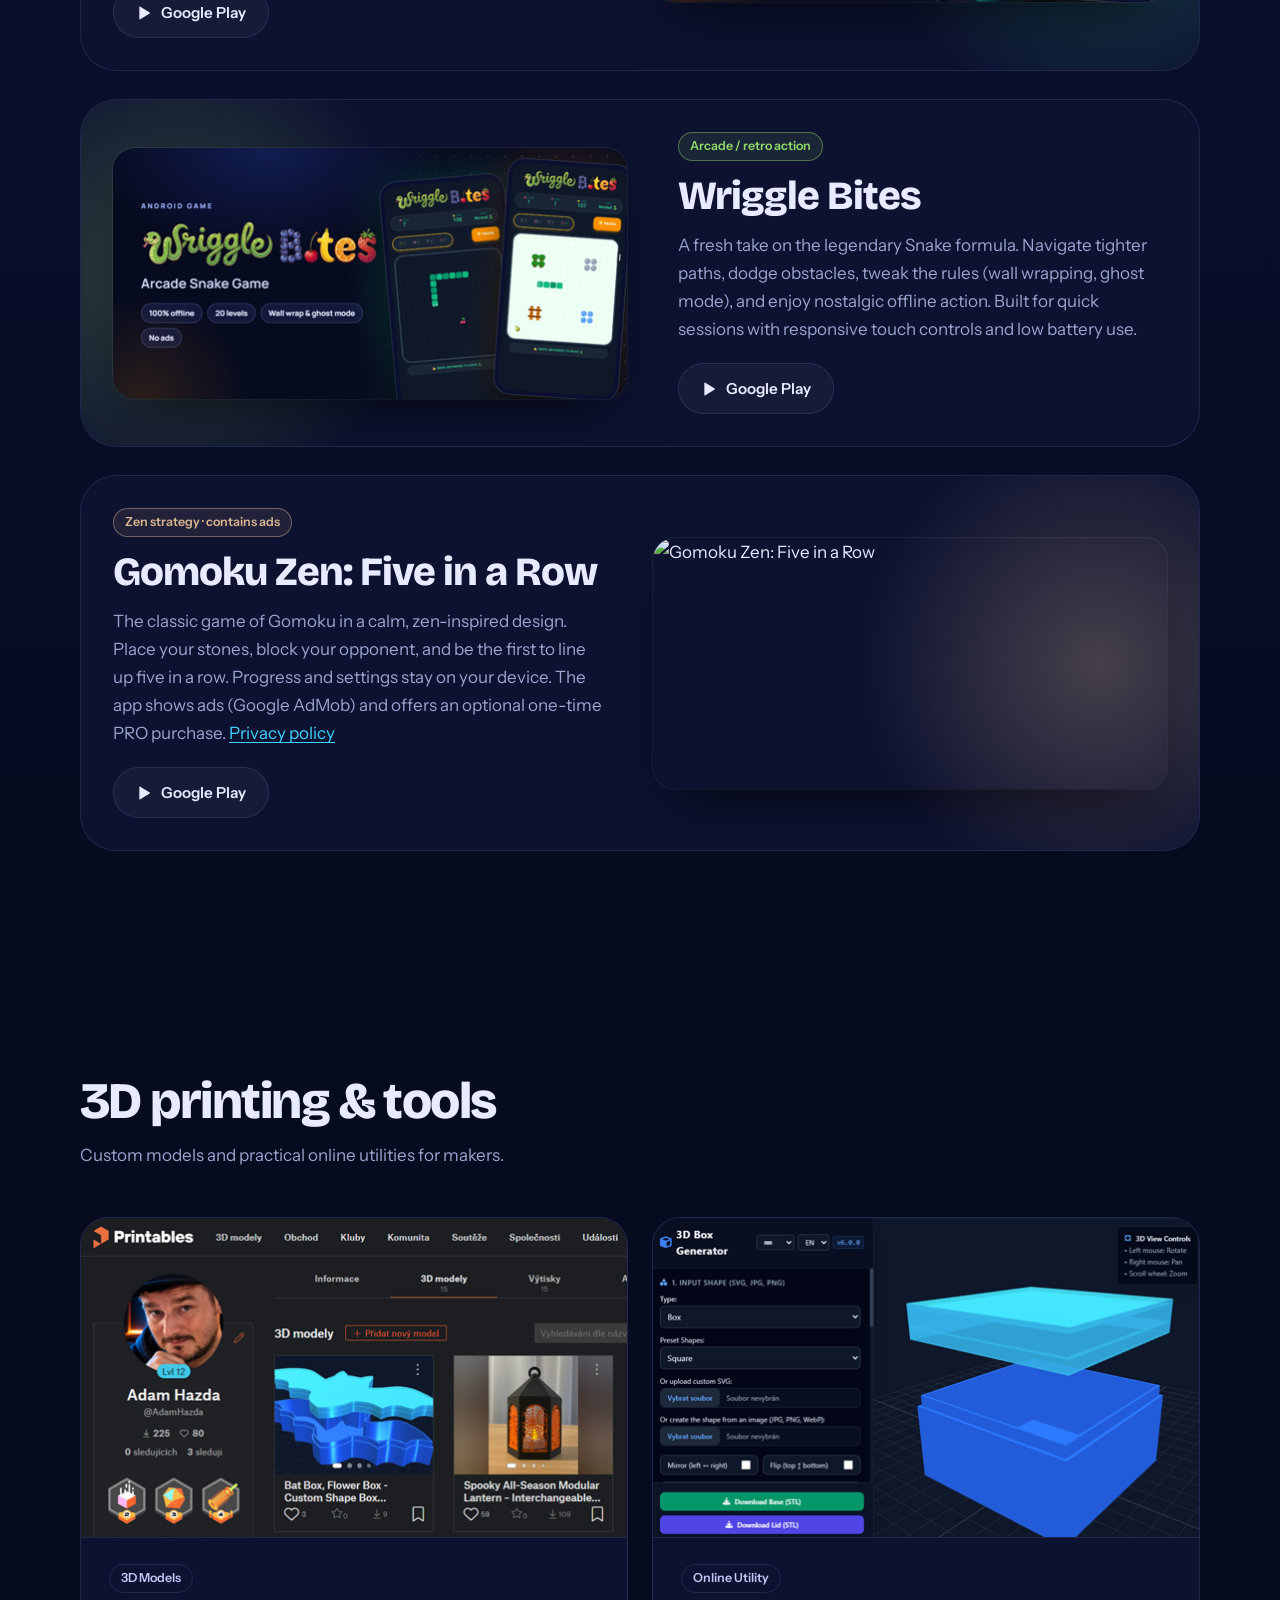
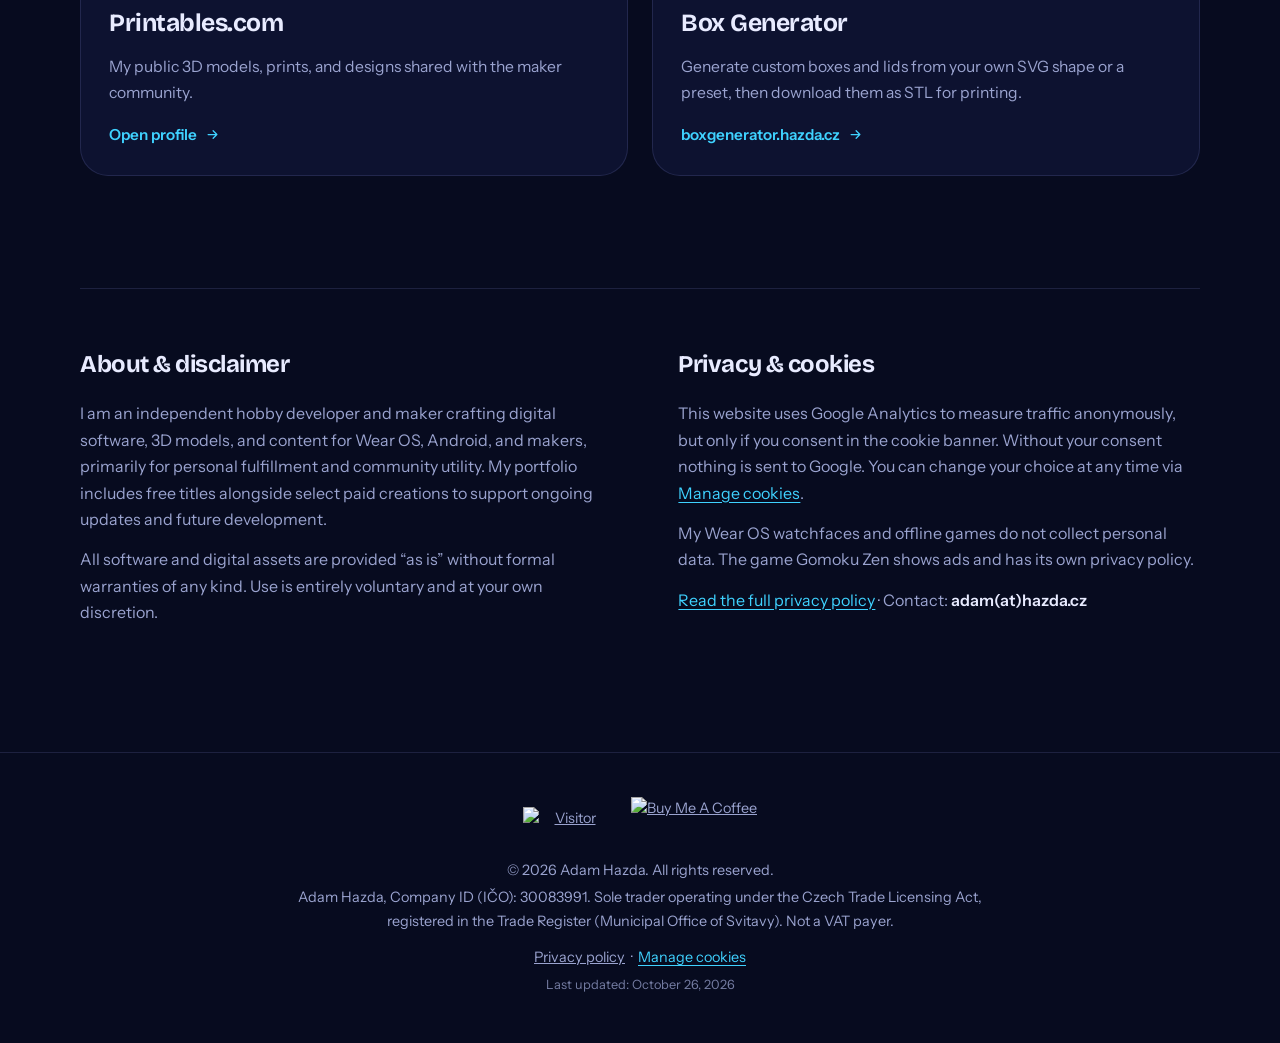
==== commit 614e2562: "Add files via upload" ====
--- a/index.html
+++ b/index.html
@@ -250,6 +250,7 @@
   footer .row { display: flex; align-items: center; justify-content: center; flex-wrap: wrap; gap: 20px; margin-bottom: 22px; }
   footer p { margin: 0 0 4px; }
   footer .small { font-size: .8rem; opacity: .75; }
+  footer .legal-id { max-width: 70ch; margin: 0 auto 12px; }
 
   /* Cookie lišta a nastavení */
   .cc-link { background: none; border: 0; padding: 0; font: inherit; color: var(--cyan); text-decoration: underline; text-underline-offset: 3px; cursor: pointer; }
@@ -488,8 +489,8 @@
     <div class="sec-head">
       <h2><span class="lang-en">Android games</span><span class="lang-cz">Android hry</span></h2>
       <p>
-        <span class="lang-en">Lightweight indie games made for offline play, smooth frame rates, and zero distractions.</span>
-        <span class="lang-cz">Nenáročné nezávislé hry pro offline zábavu, plynulou snímkovou frekvenci a bez rušivých prvků.</span>
+        <span class="lang-en">Lightweight indie games made for offline play and smooth frame rates.</span>
+        <span class="lang-cz">Nenáročné nezávislé hry pro offline zábavu a plynulou snímkovou frekvenci.</span>
       </p>
     </div>
 
@@ -524,6 +525,18 @@
           <p class="lang-en">A fresh take on the legendary Snake formula. Navigate tighter paths, dodge obstacles, tweak the rules (wall wrapping, ghost mode), and enjoy nostalgic offline action. Built for quick sessions with responsive touch controls and low battery use.</p>
           <p class="lang-cz">Moderní pojetí legendárního Hada. Procházejte zrádnými bludišti, vyhýbejte se nástrahám, upravte si pravidla hry (průchod zdí, režim ducha) a užijte si retro zábavu bez internetu. Navrženo pro rychlé herní relace s citlivým dotykovým ovládáním a nízkou spotřebou baterie.</p>
           <a class="btn" href="https://play.google.com/store/apps/details?id=cz.hazda.wrigglebites&hl=cs" target="_blank" rel="noopener"><svg viewBox="0 0 24 24"><path d="M5 3.5v17a1 1 0 0 0 1.5.86l14-8.5a1 1 0 0 0 0-1.72l-14-8.5A1 1 0 0 0 5 3.5z"/></svg>Google Play</a>
+        </div>
+      </article>
+
+      <article class="game" style="--c:#d9b48f">
+        <div class="game-shot"><img src="gomokuzen.svg" alt="Gomoku Zen: Five in a Row" width="512" height="250" loading="lazy"></div>
+        <div class="game-body">
+          <span class="tag"><span class="lang-en">Zen strategy · contains ads</span><span class="lang-cz">Zen strategie · obsahuje reklamy</span></span>
+          <h3>Gomoku Zen: Five in a Row</h3>
+          <p class="lang-en">The classic game of Gomoku in a calm, zen-inspired design. Place your stones, block your opponent, and be the first to line up five in a row. Progress and settings stay on your device. The app shows ads (Google AdMob) and offers an optional one-time PRO purchase. <a href="/privacy-gomoku" class="cc-link">Privacy policy</a></p>
+          <p class="lang-cz">Klasické gomoku v poklidném zenovém designu. Pokládejte kameny, blokujte soupeře a dostaňte se první k pěti v řadě. Postup a nastavení zůstávají ve vašem zařízení. Aplikace zobrazuje reklamy (Google AdMob) a nabízí volitelný jednorázový nákup verze PRO. <a href="/privacy-gomoku" class="cc-link">Zásady ochrany soukromí</a></p>
+          <!-- TODO: ověřit ID balíčku Gomoku Zen na Google Play (zde odhad cz.hazda.gomoku) -->
+          <a class="btn" href="https://play.google.com/store/apps/details?id=cz.hazda.gomoku" target="_blank" rel="noopener"><svg viewBox="0 0 24 24"><path d="M5 3.5v17a1 1 0 0 0 1.5.86l14-8.5a1 1 0 0 0 0-1.72l-14-8.5A1 1 0 0 0 5 3.5z"/></svg>Google Play</a>
         </div>
       </article>
     </div>
@@ -589,20 +602,14 @@
       <div id="privacy">
         <h2><span class="lang-en">Privacy & cookies</span><span class="lang-cz">Ochrana soukromí a cookies</span></h2>
         <div class="lang-en">
-          <p>On hazda.cz I use Google Analytics to measure traffic and understand how visitors use the site, so I can keep improving it.</p>
-          <p><strong>What is processed?</strong> Anonymized traffic data such as pages visited, approximate location at country level, and device and browser type. IP addresses are anonymized. I do not use this data for marketing or ad personalization, and it is not linked to you as a person.</p>
-          <p><strong>Consent.</strong> Analytics cookies are stored only with your active consent. You can change or withdraw it at any time via <button type="button" class="cc-link" data-cc-open>Manage cookies</button>. Your language choice is kept in your browser's local storage; it is not sent anywhere.</p>
-          <p><strong>Third-party content.</strong> The page loads fonts from Google Fonts, a visitor counter badge (visitorbadge.io) and a Buy Me a Coffee button, whose providers may technically process your IP address.</p>
-          <p>This notice covers this website only. Each app has its own privacy policy in its store listing.</p>
-          <p>Contact: <strong>adam(at)hazda.cz</strong></p>
+          <p>This website uses Google Analytics to measure traffic anonymously, but only if you consent in the cookie banner. Without your consent nothing is sent to Google. You can change your choice at any time via <button type="button" class="cc-link" data-cc-open>Manage cookies</button>.</p>
+          <p>My Wear OS watchfaces and offline games do not collect personal data. The game Gomoku Zen shows ads and has its own privacy policy.</p>
+          <p><a href="/privacy" class="cc-link">Read the full privacy policy</a> · Contact: <strong>adam(at)hazda.cz</strong></p>
         </div>
         <div class="lang-cz">
-          <p>Na webu hazda.cz používám nástroj Google Analytics k měření návštěvnosti a analýze chování návštěvníků, abych mohl web neustále zlepšovat.</p>
-          <p><strong>Jaké údaje zpracovávám?</strong> Anonymizovaná data o návštěvnosti (např. navštívené podstránky, přibližná lokace na úrovni státu, typ zařízení a prohlížeče). IP adresy jsou anonymizovány. Tyto údaje nepoužívám k marketingovým účelům ani k personalizaci reklamy a nejsou propojeny s vaší osobou.</p>
-          <p><strong>Souhlas s cookies.</strong> Analytické cookies se ukládají pouze na základě vašeho aktivního souhlasu, který můžete kdykoliv změnit nebo odvolat kliknutím na <button type="button" class="cc-link" data-cc-open>Správa cookies</button>. Volba jazyka se ukládá do místního úložiště vašeho prohlížeče a nikam se neodesílá.</p>
-          <p><strong>Obsah třetích stran.</strong> Stránka načítá písma z Google Fonts, odznak počítadla návštěv (visitorbadge.io) a tlačítko Buy Me a Coffee. Jejich provozovatelé mohou technicky zpracovat vaši IP adresu.</p>
-          <p>Toto prohlášení se týká pouze tohoto webu. Každá aplikace má vlastní zásady ochrany soukromí v obchodě Google Play.</p>
-          <p>Kontakt: <strong>adam(at)hazda.cz</strong></p>
+          <p>Tento web používá Google Analytics k anonymnímu měření návštěvnosti, ale jen pokud v cookie liště udělíte souhlas. Bez souhlasu se Googlu nic neodesílá. Svou volbu můžete kdykoliv změnit přes <button type="button" class="cc-link" data-cc-open>Správa cookies</button>.</p>
+          <p>Mé ciferníky pro Wear OS a offline hry nesbírají osobní údaje. Hra Gomoku Zen zobrazuje reklamy a má vlastní zásady ochrany soukromí.</p>
+          <p><a href="/privacy" class="cc-link">Přečíst úplné zásady ochrany soukromí</a> · Kontakt: <strong>adam(at)hazda.cz</strong></p>
         </div>
       </div>
     </div>
@@ -625,12 +632,12 @@
       <span class="lang-en">&copy; 2026 Adam Hazda. All rights reserved.</span>
       <span class="lang-cz">&copy; 2026 Adam Hazda. Všechna práva vyhrazena.</span>
     </p>
-    <p>
-      <span class="lang-en">Company ID (IČO): 30083991</span>
-      <span class="lang-cz">IČO: 30083991</span>
+    <p class="legal-id">
+      <span class="lang-en">Adam Hazda, Company ID (IČO): 30083991. Sole trader operating under the Czech Trade Licensing Act, registered in the Trade Register (Municipal Office of Svitavy). Not a VAT payer.</span>
+      <span class="lang-cz">Adam Hazda, IČO: 30083991. Podnikající dle živnostenského zákona, zapsaný v Živnostenském rejstříku (Městský úřad Svitavy). Neplátce DPH.</span>
     </p>
     <p>
-      <a href="#privacy"><span class="lang-en">Privacy</span><span class="lang-cz">Ochrana soukromí</span></a>
+      <a href="/privacy"><span class="lang-en">Privacy policy</span><span class="lang-cz">Ochrana soukromí</span></a>
       &nbsp;·&nbsp;
       <button type="button" class="cc-link" data-cc-open><span class="lang-en">Manage cookies</span><span class="lang-cz">Správa cookies</span></button>
     </p>
@@ -649,8 +656,8 @@
 <div class="cc-banner" id="ccBanner" role="dialog" aria-modal="false" aria-labelledby="ccTitle" hidden>
   <h2 id="ccTitle"><span class="lang-en">Cookies & privacy</span><span class="lang-cz">Cookies a soukromí</span></h2>
   <p>
-    <span class="lang-en">I would like to use Google Analytics cookies to measure site traffic anonymously. They are used only if you agree, and nothing is sent to Google before that. <a href="#privacy" class="cc-link">Learn more</a></span>
-    <span class="lang-cz">Rád bych používal analytické cookies Google Analytics k anonymnímu měření návštěvnosti. Použijí se jen s vaším souhlasem a do té doby se Googlu nic neodesílá. <a href="#privacy" class="cc-link">Více informací</a></span>
+    <span class="lang-en">I would like to use Google Analytics cookies to measure site traffic anonymously. They are used only if you agree, and nothing is sent to Google before that. <a href="/privacy" class="cc-link">Learn more</a></span>
+    <span class="lang-cz">Rád bych používal analytické cookies Google Analytics k anonymnímu měření návštěvnosti. Použijí se jen s vaším souhlasem a do té doby se Googlu nic neodesílá. <a href="/privacy" class="cc-link">Více informací</a></span>
   </p>
   <div class="cc-actions">
     <button type="button" class="cc-btn" data-cc="reject"><span class="lang-en">Reject all</span><span class="lang-cz">Odmítnout vše</span></button>
@@ -771,6 +778,8 @@
     var saved = read();
     if (saved) apply(saved.analytics);
     else banner.hidden = false;
+    /* Odkaz ze zásad ochrany soukromí: /?cookies=1 nebo /#cookies otevře nastavení */
+    if (/[?&]cookies=1/.test(location.search) || location.hash === '#cookies') openModal();
   })();
 </script>
 
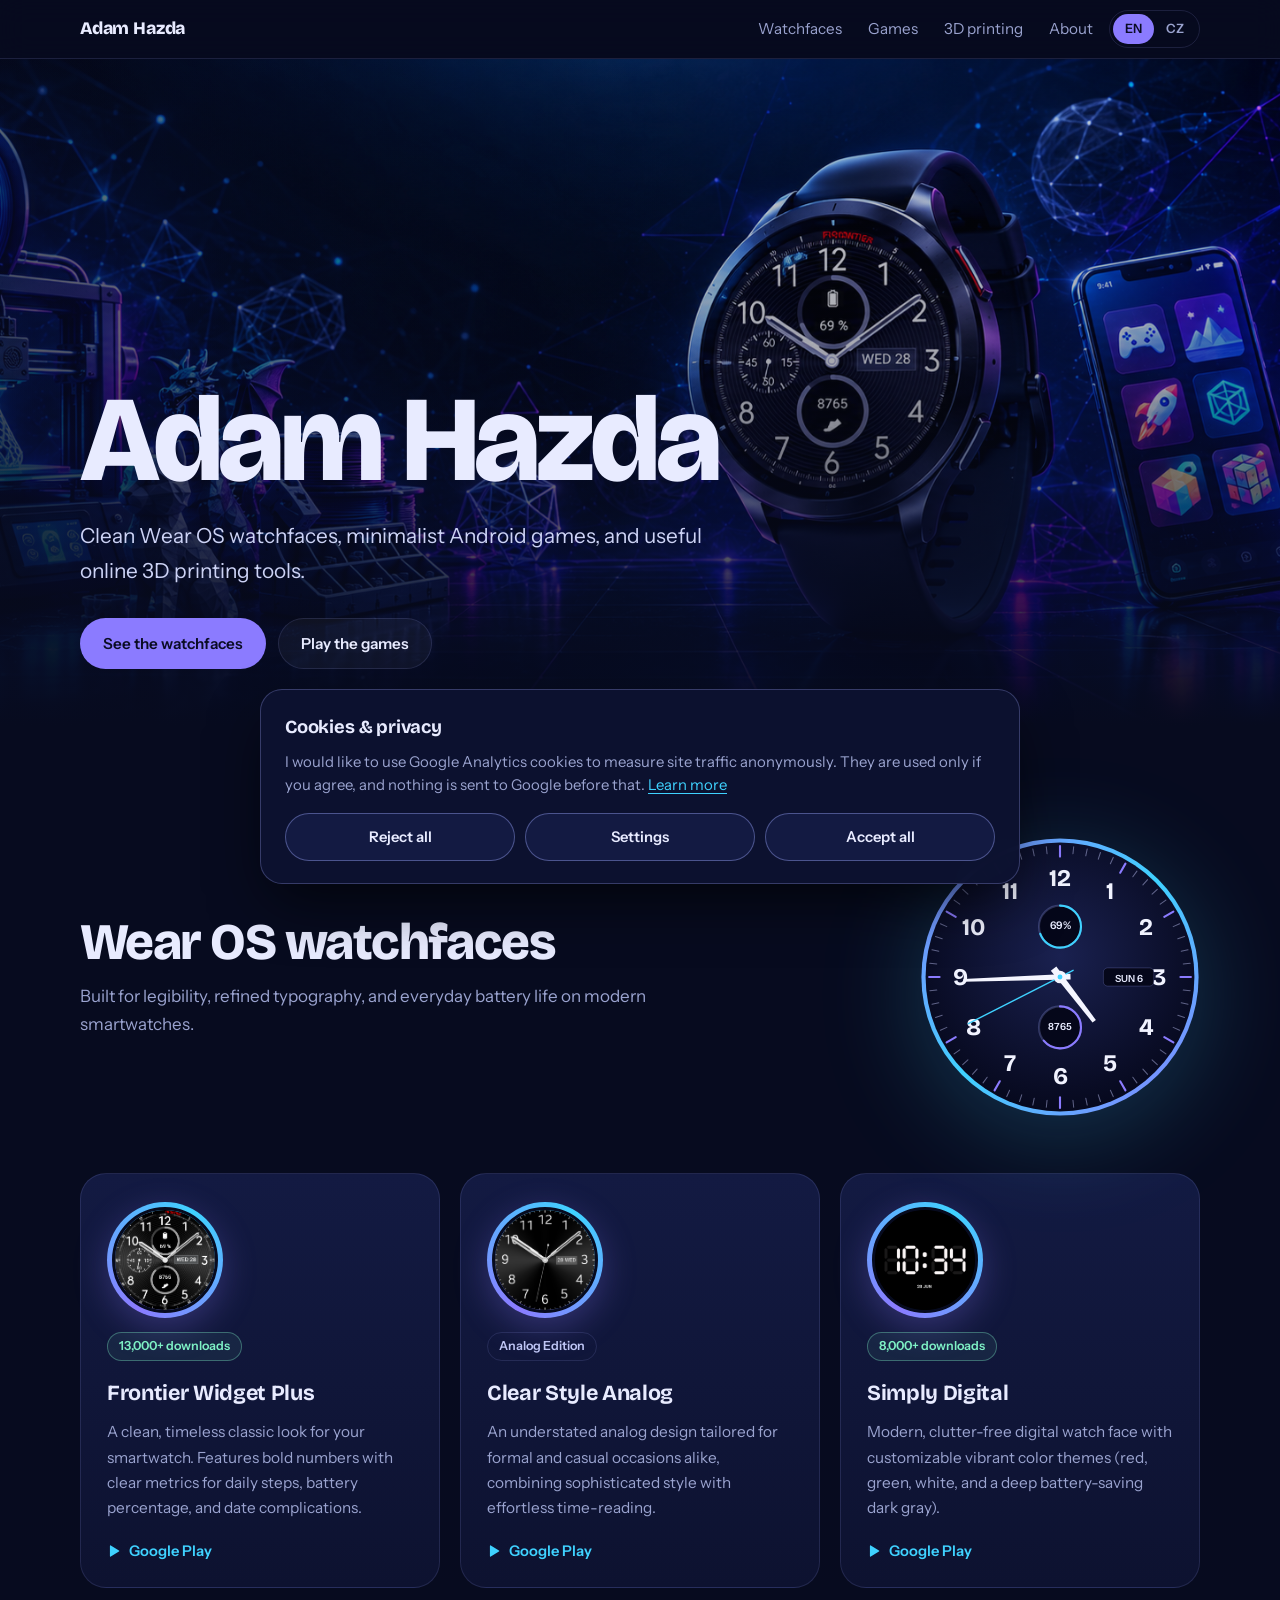
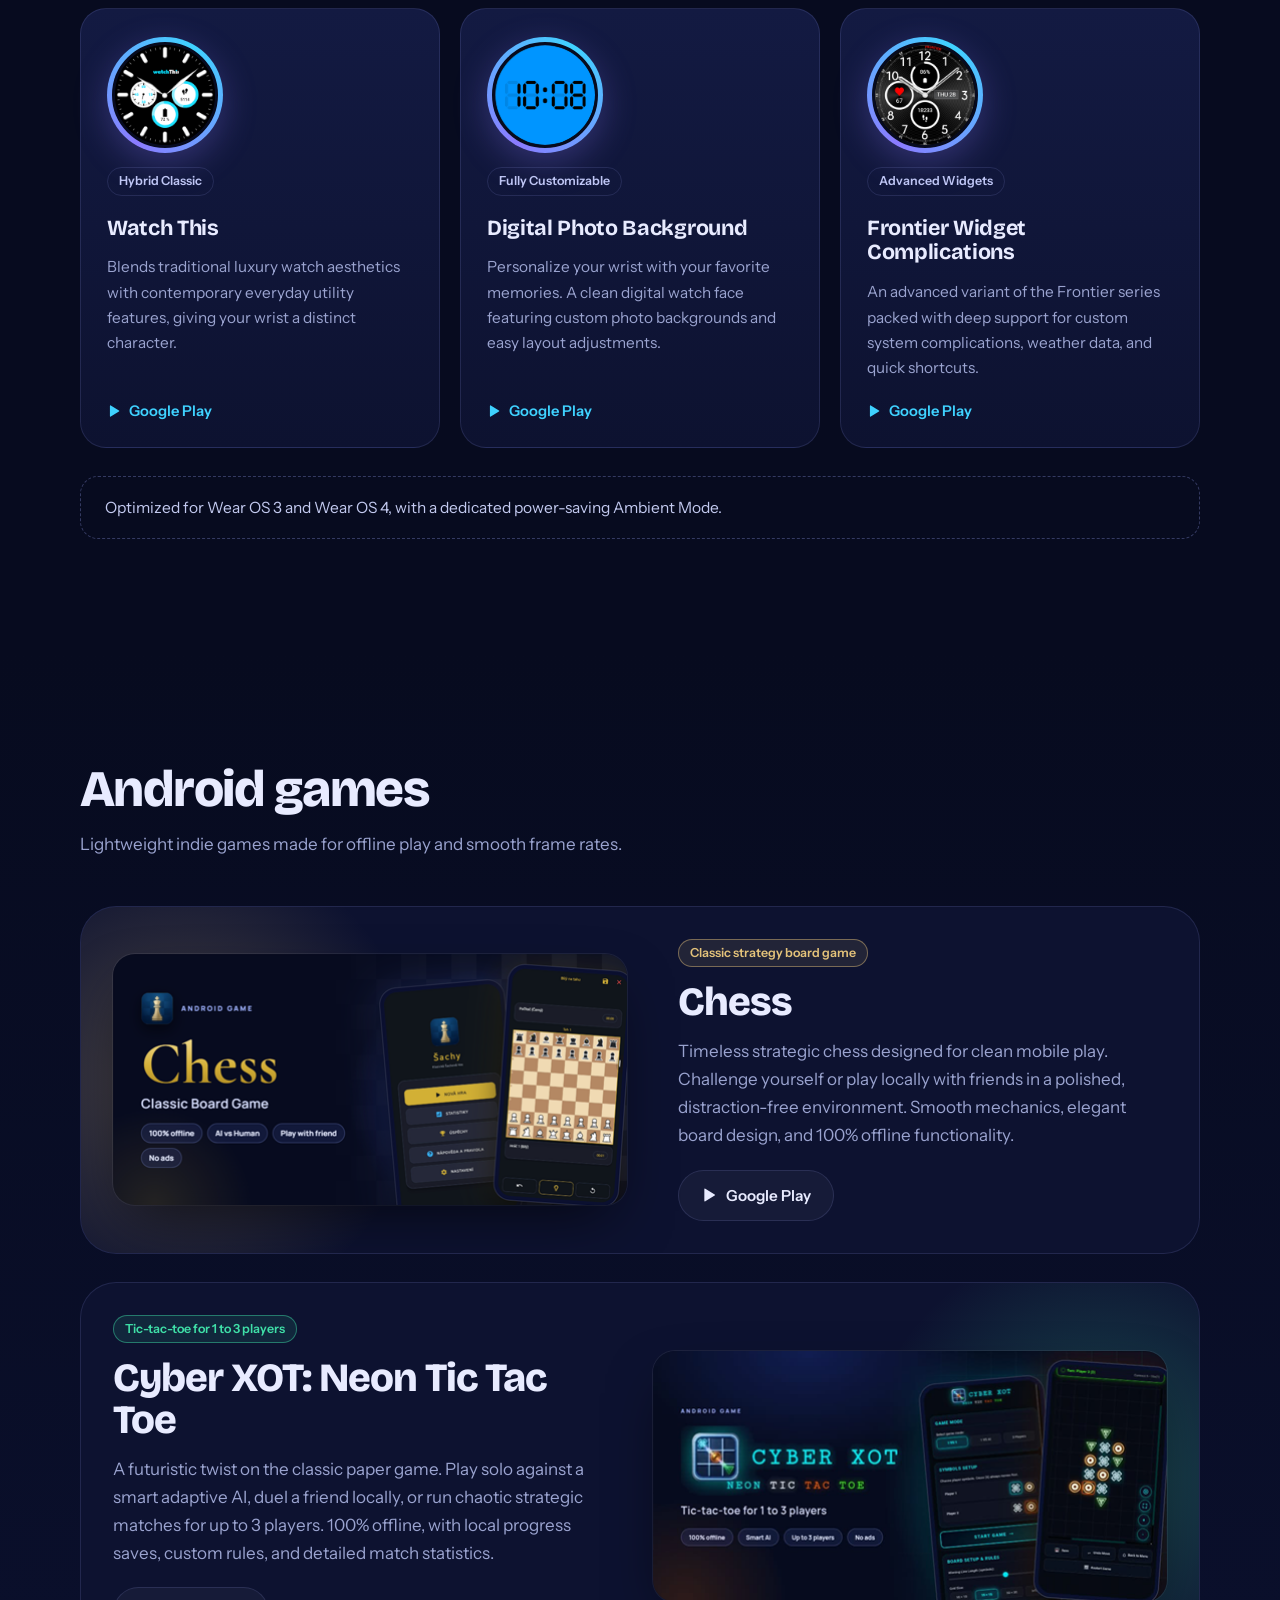
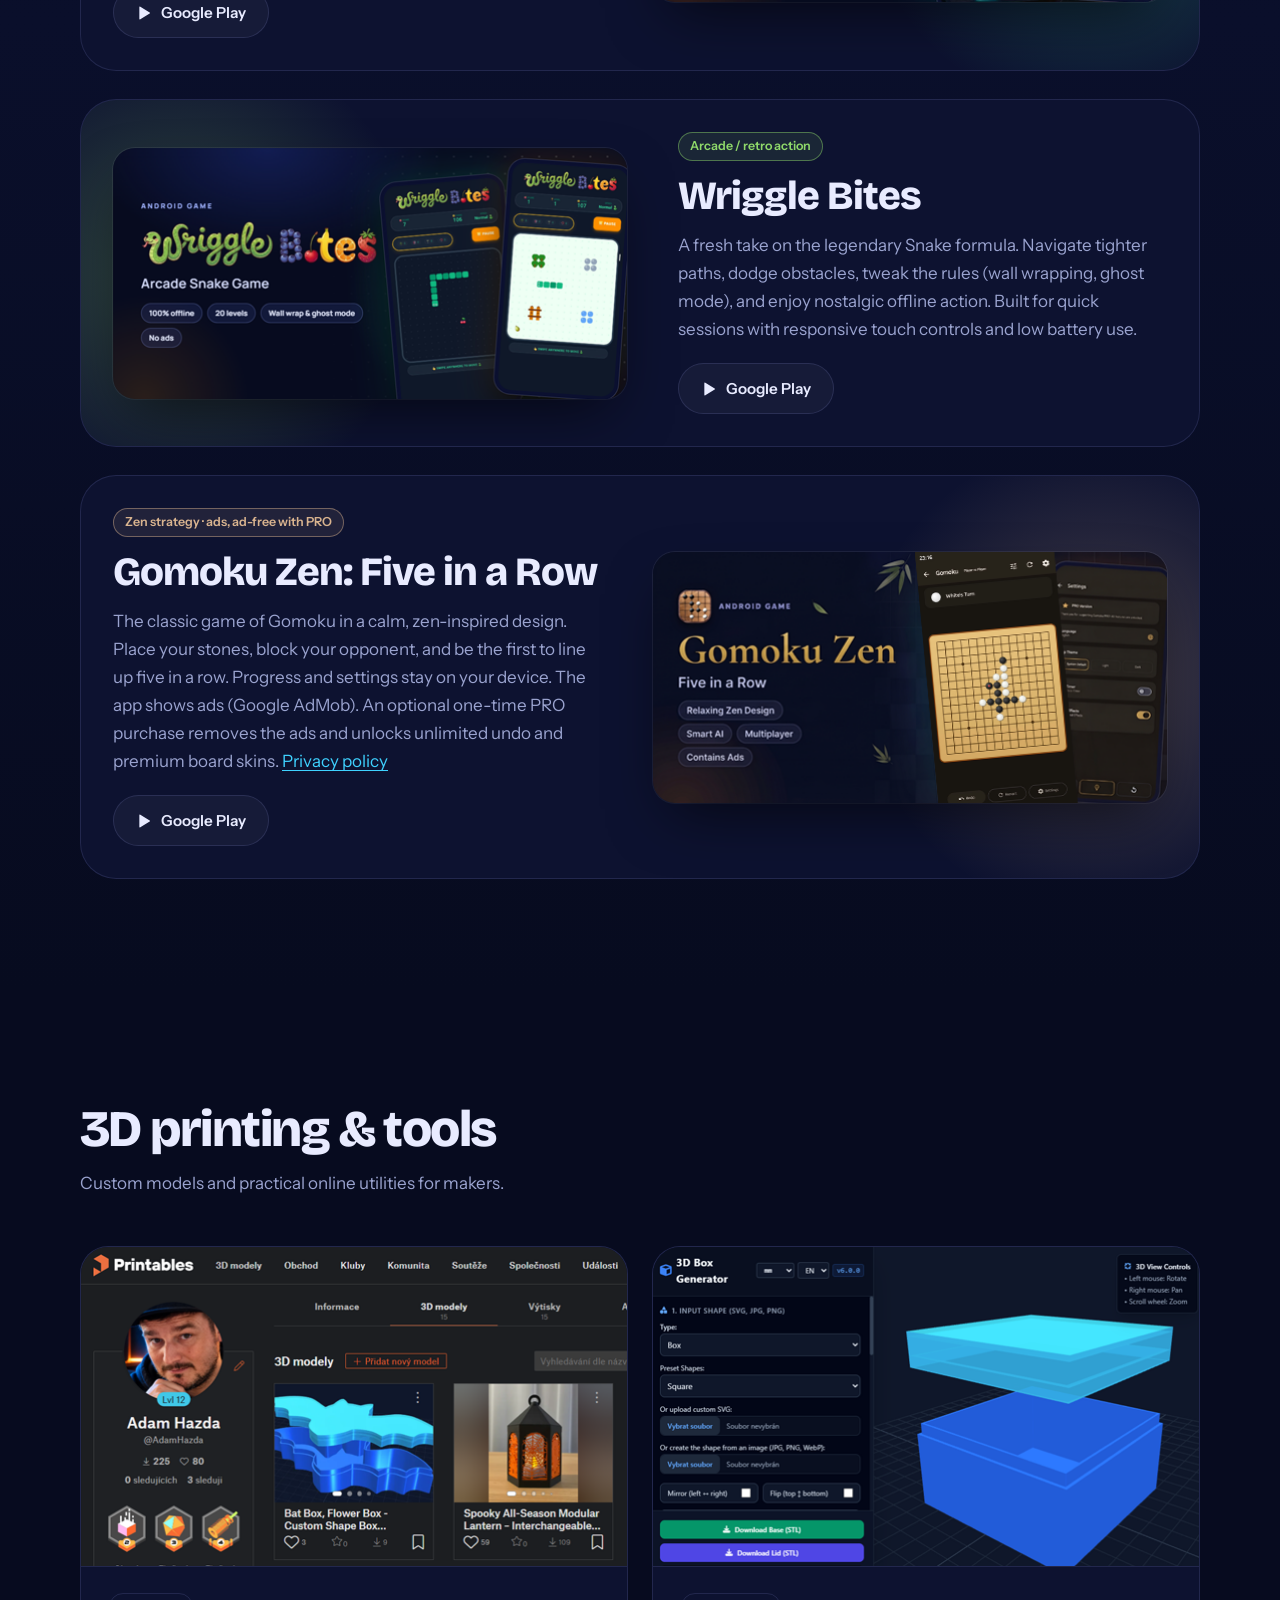
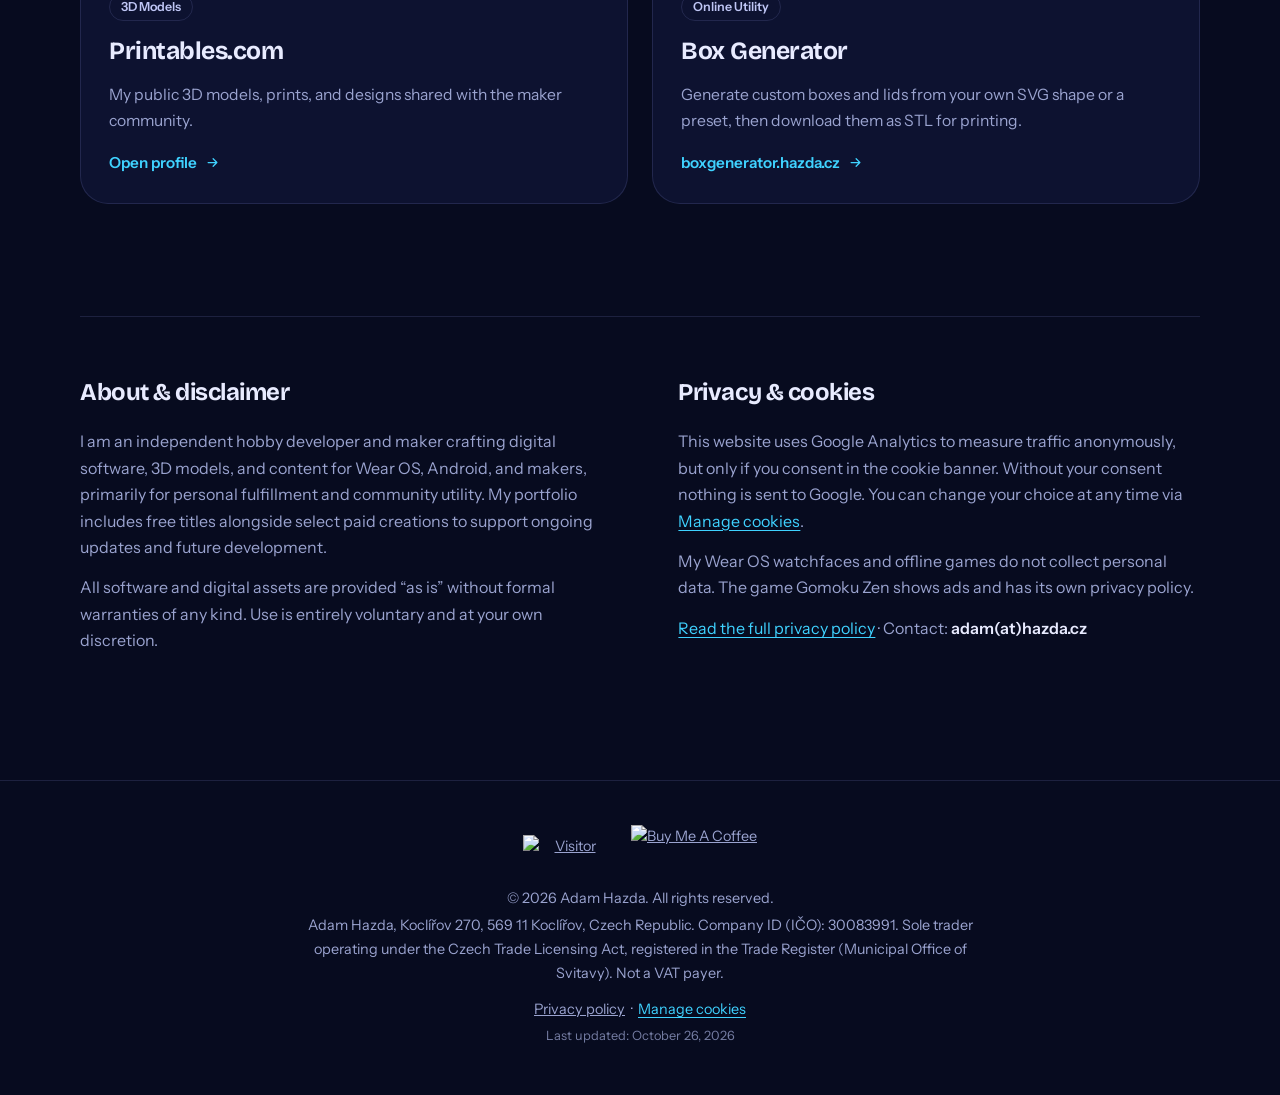
==== commit 294471fd: "Add files via upload" ====
--- a/index.html
+++ b/index.html
@@ -529,12 +529,12 @@
       </article>
 
       <article class="game" style="--c:#d9b48f">
-        <div class="game-shot"><img src="gomokuzen.svg" alt="Gomoku Zen: Five in a Row" width="512" height="250" loading="lazy"></div>
+        <div class="game-shot"><img src="gomokuzen.png" alt="Gomoku Zen: Five in a Row" width="512" height="250" loading="lazy"></div>
         <div class="game-body">
-          <span class="tag"><span class="lang-en">Zen strategy · contains ads</span><span class="lang-cz">Zen strategie · obsahuje reklamy</span></span>
+          <span class="tag"><span class="lang-en">Zen strategy · ads, ad-free with PRO</span><span class="lang-cz">Zen strategie · reklamy, bez nich s PRO</span></span>
           <h3>Gomoku Zen: Five in a Row</h3>
-          <p class="lang-en">The classic game of Gomoku in a calm, zen-inspired design. Place your stones, block your opponent, and be the first to line up five in a row. Progress and settings stay on your device. The app shows ads (Google AdMob) and offers an optional one-time PRO purchase. <a href="/privacy-gomoku" class="cc-link">Privacy policy</a></p>
-          <p class="lang-cz">Klasické gomoku v poklidném zenovém designu. Pokládejte kameny, blokujte soupeře a dostaňte se první k pěti v řadě. Postup a nastavení zůstávají ve vašem zařízení. Aplikace zobrazuje reklamy (Google AdMob) a nabízí volitelný jednorázový nákup verze PRO. <a href="/privacy-gomoku" class="cc-link">Zásady ochrany soukromí</a></p>
+          <p class="lang-en">The classic game of Gomoku in a calm, zen-inspired design. Place your stones, block your opponent, and be the first to line up five in a row. Progress and settings stay on your device. The app shows ads (Google AdMob). An optional one-time PRO purchase removes the ads and unlocks unlimited undo and premium board skins. <a href="/privacy-gomoku" class="cc-link">Privacy policy</a></p>
+          <p class="lang-cz">Klasické gomoku v poklidném zenovém designu. Pokládejte kameny, blokujte soupeře a dostaňte se první k pěti v řadě. Postup a nastavení zůstávají ve vašem zařízení. Aplikace zobrazuje reklamy (Google AdMob). Volitelný jednorázový nákup verze PRO reklamy odstraní a odemkne neomezené kroky zpět a prémiové skiny hrací desky. <a href="/privacy-gomoku" class="cc-link">Zásady ochrany soukromí</a></p>
           <!-- TODO: ověřit ID balíčku Gomoku Zen na Google Play (zde odhad cz.hazda.gomoku) -->
           <a class="btn" href="https://play.google.com/store/apps/details?id=cz.hazda.gomoku" target="_blank" rel="noopener"><svg viewBox="0 0 24 24"><path d="M5 3.5v17a1 1 0 0 0 1.5.86l14-8.5a1 1 0 0 0 0-1.72l-14-8.5A1 1 0 0 0 5 3.5z"/></svg>Google Play</a>
         </div>
@@ -633,8 +633,8 @@
       <span class="lang-cz">&copy; 2026 Adam Hazda. Všechna práva vyhrazena.</span>
     </p>
     <p class="legal-id">
-      <span class="lang-en">Adam Hazda, Company ID (IČO): 30083991. Sole trader operating under the Czech Trade Licensing Act, registered in the Trade Register (Municipal Office of Svitavy). Not a VAT payer.</span>
-      <span class="lang-cz">Adam Hazda, IČO: 30083991. Podnikající dle živnostenského zákona, zapsaný v Živnostenském rejstříku (Městský úřad Svitavy). Neplátce DPH.</span>
+      <span class="lang-en">Adam Hazda, Koclířov 270, 569 11 Koclířov, Czech Republic. Company ID (IČO): 30083991. Sole trader operating under the Czech Trade Licensing Act, registered in the Trade Register (Municipal Office of Svitavy). Not a VAT payer.</span>
+      <span class="lang-cz">Adam Hazda, Koclířov 270, 569 11 Koclířov. IČO: 30083991. Podnikající dle živnostenského zákona, zapsaný v Živnostenském rejstříku (Městský úřad Svitavy). Neplátce DPH.</span>
     </p>
     <p>
       <a href="/privacy"><span class="lang-en">Privacy policy</span><span class="lang-cz">Ochrana soukromí</span></a>
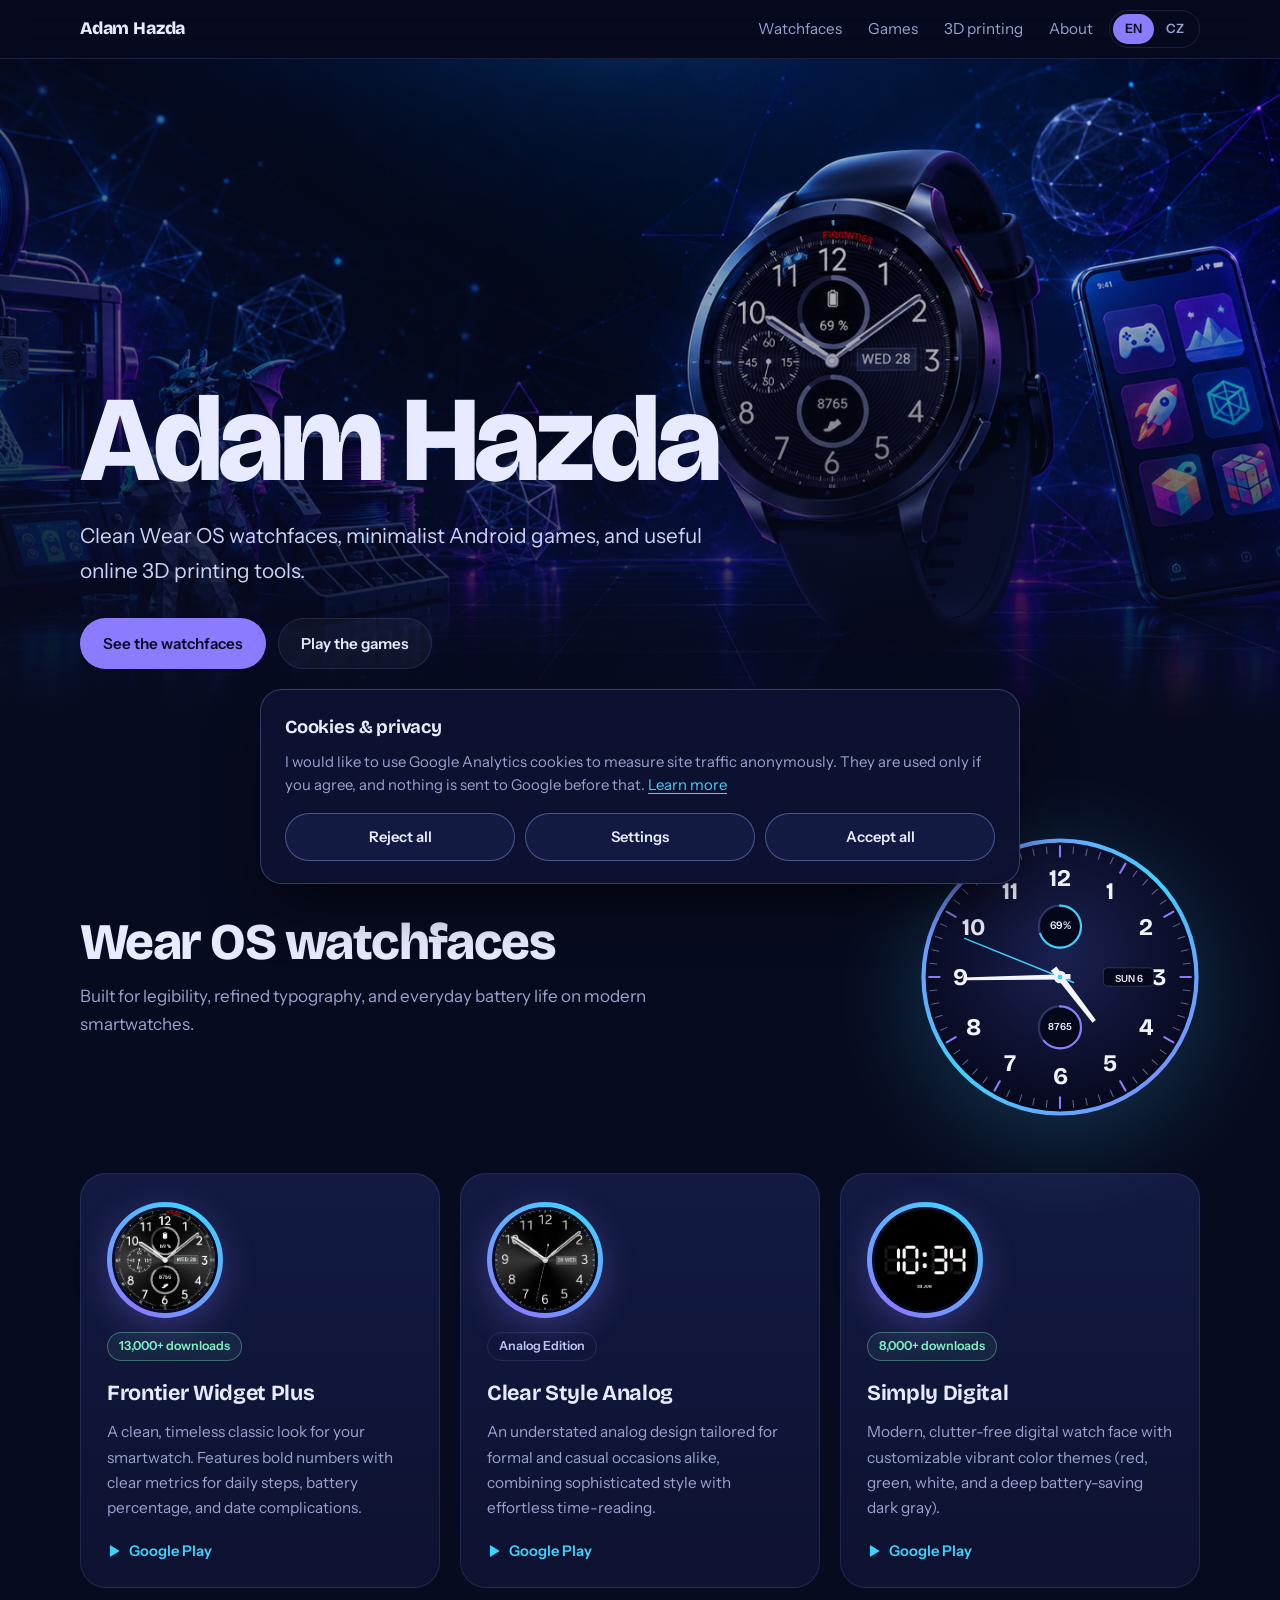
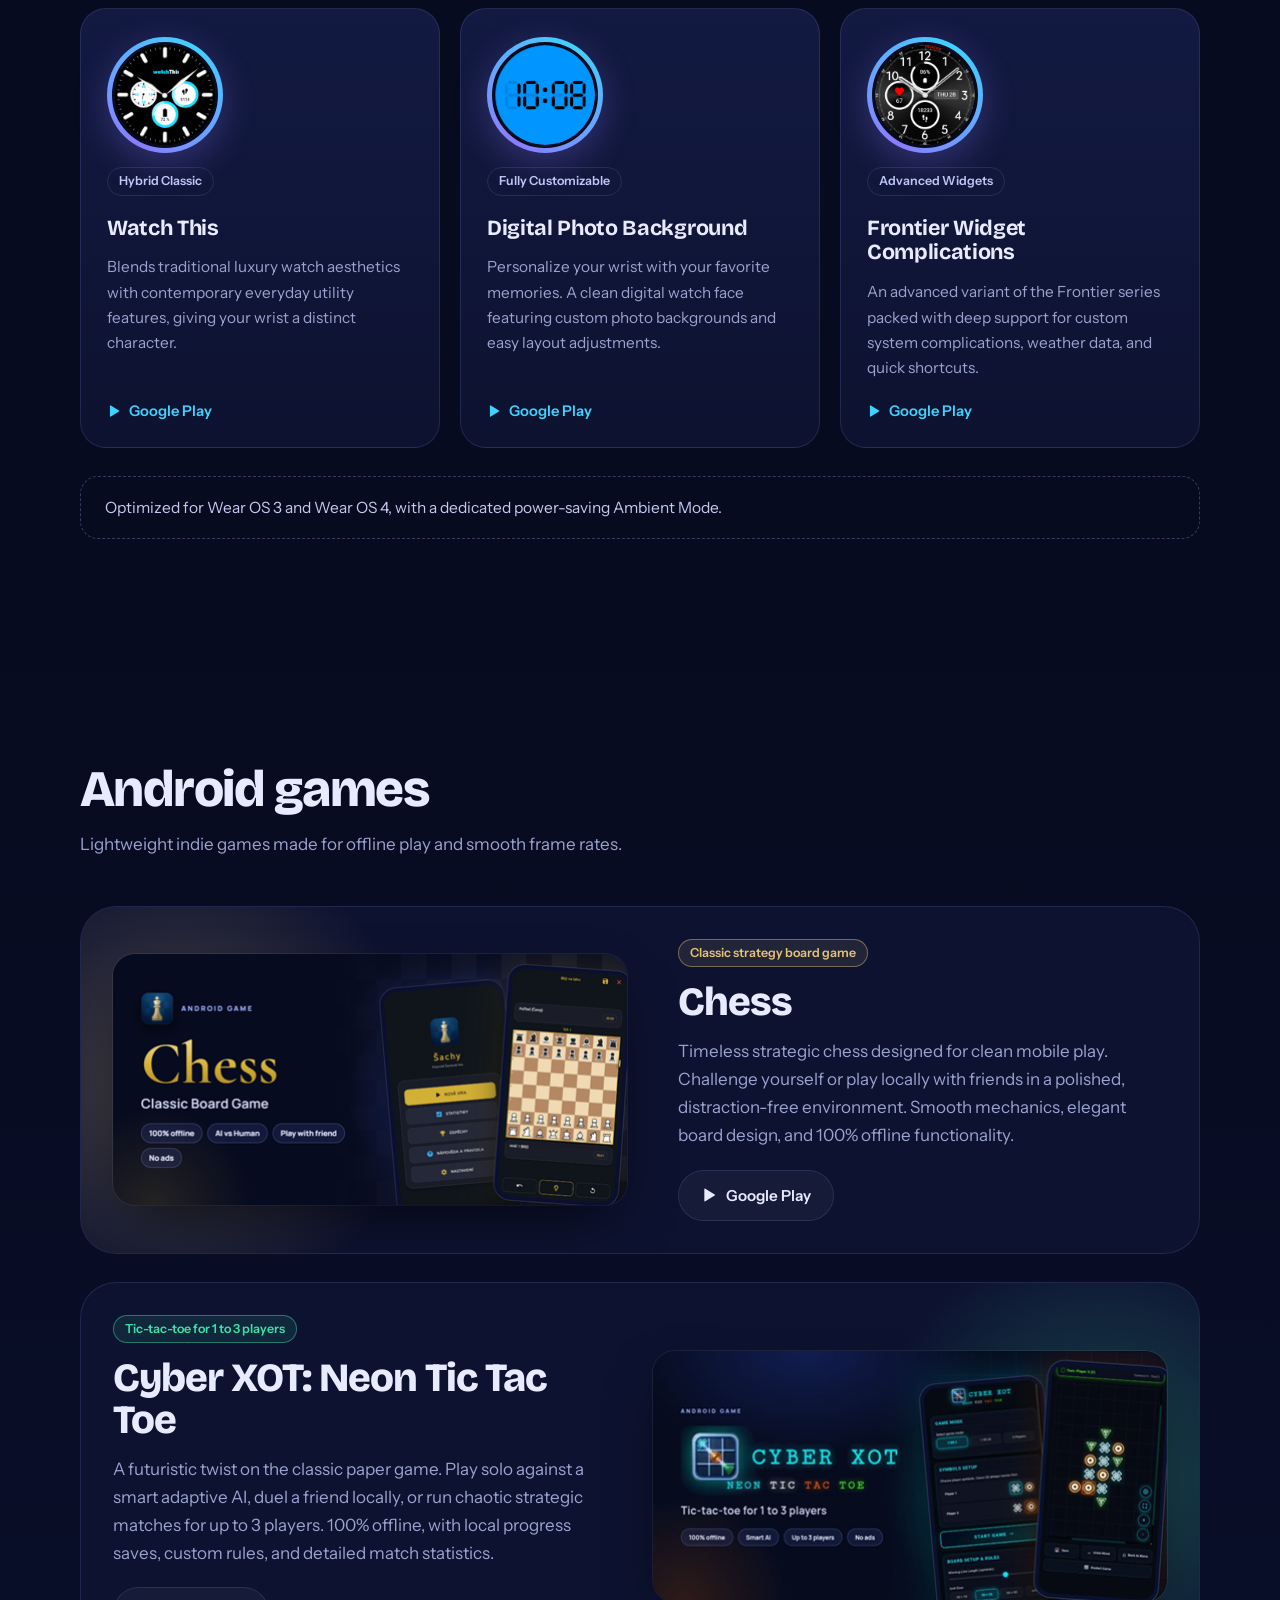
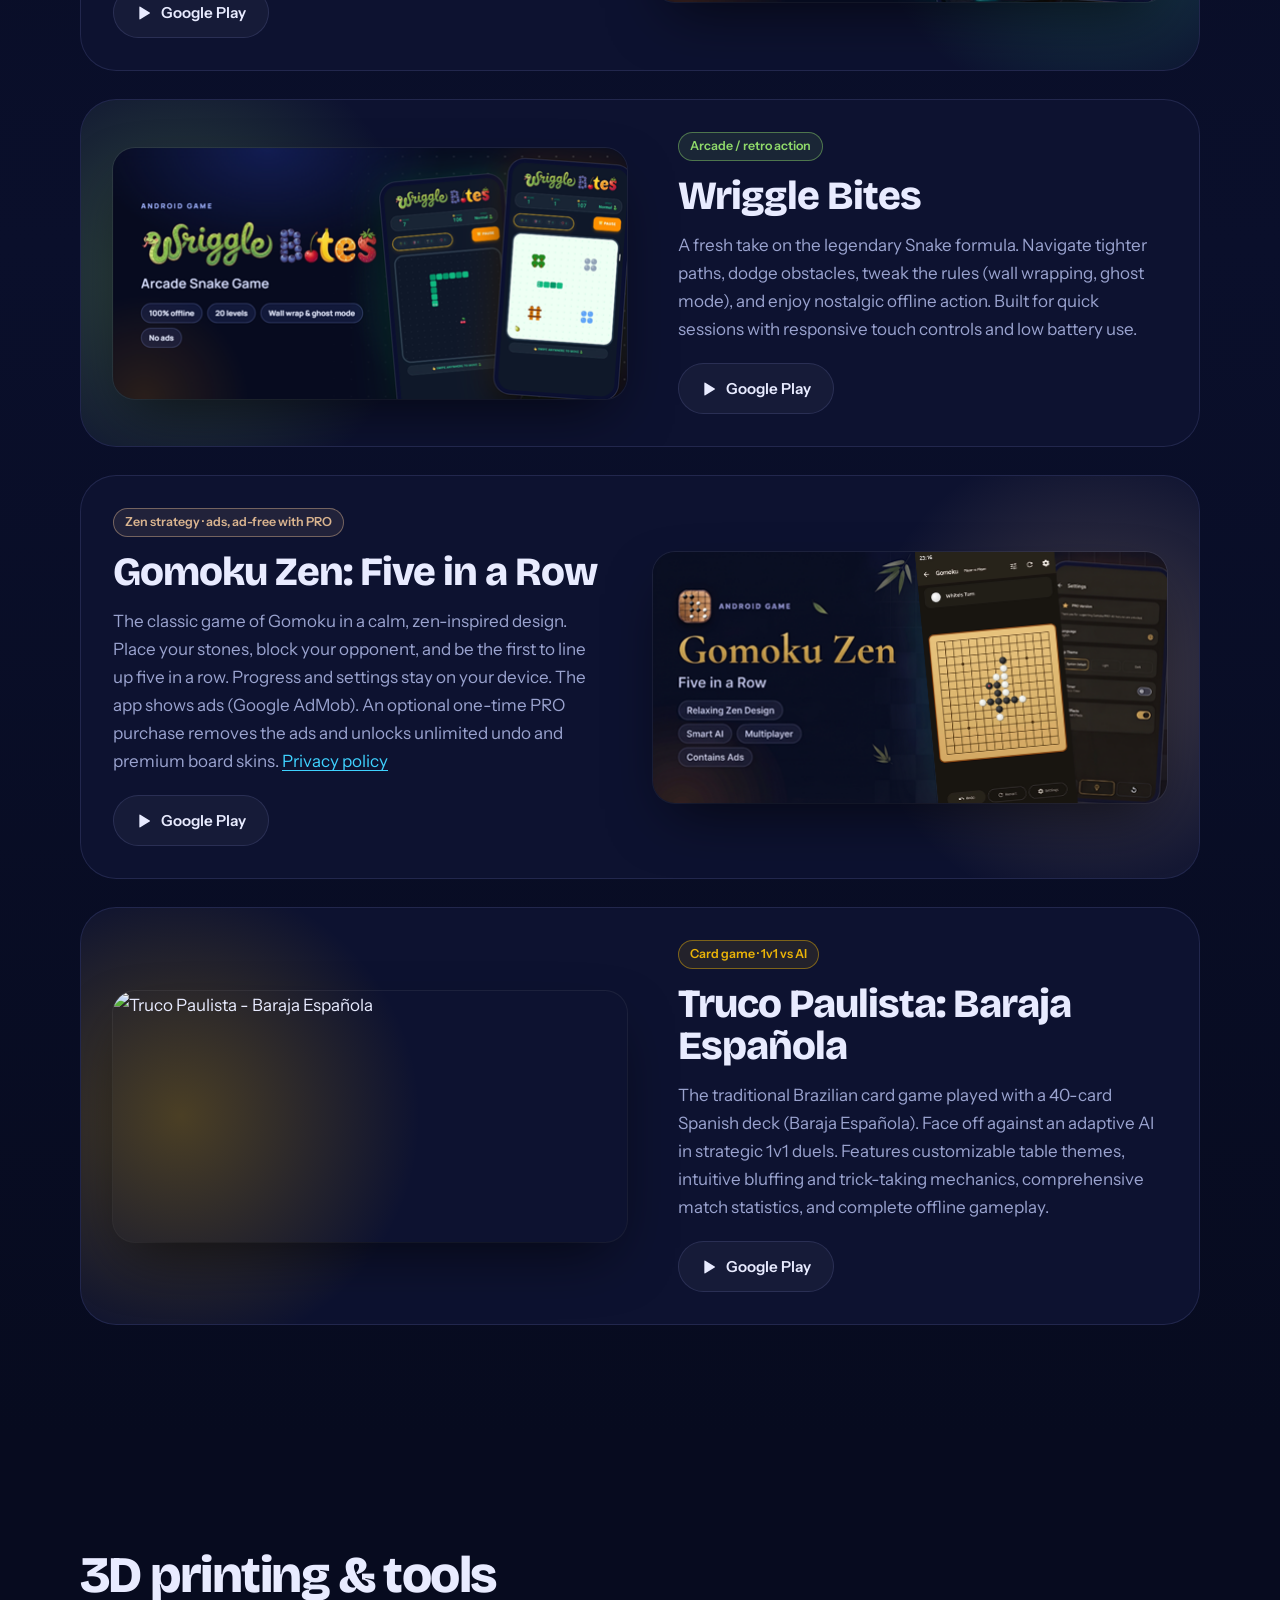
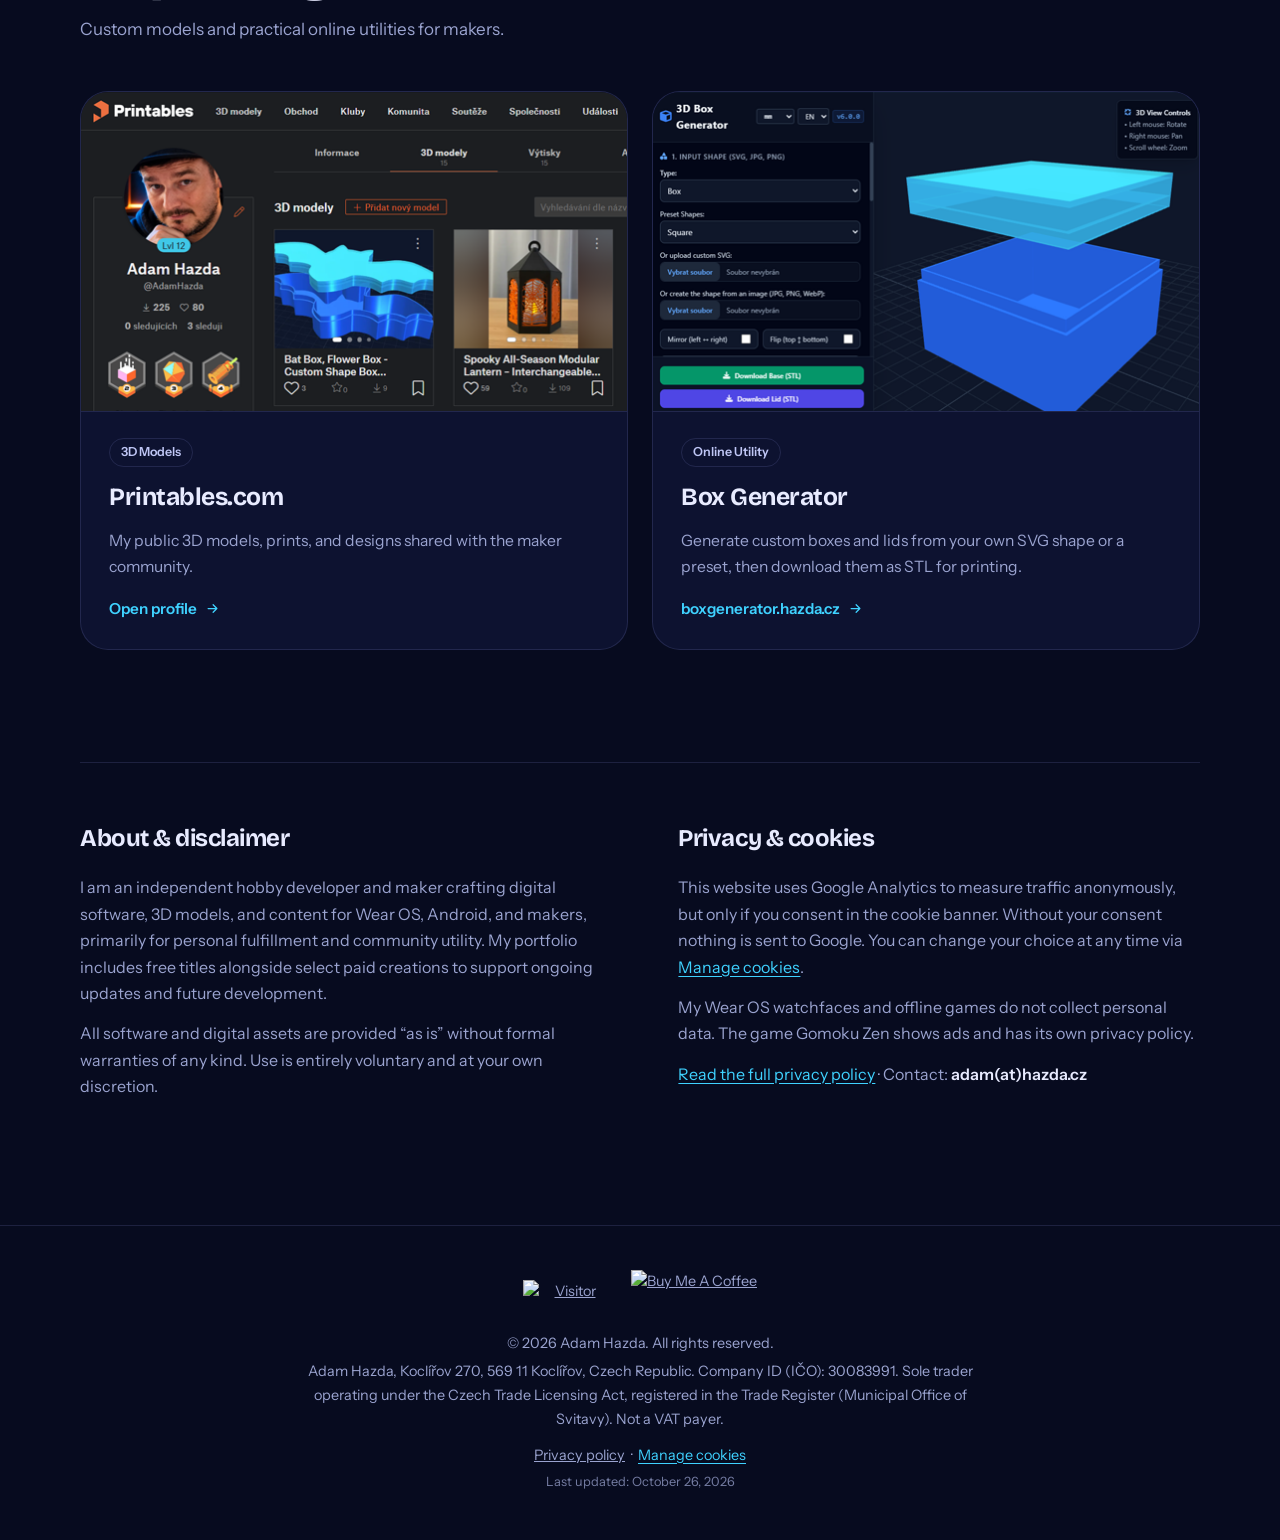
==== commit 60852b01: "Update index.html" ====
--- a/index.html
+++ b/index.html
@@ -537,6 +537,16 @@
           <p class="lang-cz">Klasické gomoku v poklidném zenovém designu. Pokládejte kameny, blokujte soupeře a dostaňte se první k pěti v řadě. Postup a nastavení zůstávají ve vašem zařízení. Aplikace zobrazuje reklamy (Google AdMob). Volitelný jednorázový nákup verze PRO reklamy odstraní a odemkne neomezené kroky zpět a prémiové skiny hrací desky. <a href="/privacy-gomoku" class="cc-link">Zásady ochrany soukromí</a></p>
           <!-- TODO: ověřit ID balíčku Gomoku Zen na Google Play (zde odhad cz.hazda.gomoku) -->
           <a class="btn" href="https://play.google.com/store/apps/details?id=cz.hazda.gomoku" target="_blank" rel="noopener"><svg viewBox="0 0 24 24"><path d="M5 3.5v17a1 1 0 0 0 1.5.86l14-8.5a1 1 0 0 0 0-1.72l-14-8.5A1 1 0 0 0 5 3.5z"/></svg>Google Play</a>
+        </div>
+      </article>
+     <article class="game" style="--c:#eab308">
+        <div class="game-shot"><img src="trucopaulista.png" alt="Truco Paulista - Baraja Española" width="512" height="250" loading="lazy"></div>
+        <div class="game-body">
+          <span class="tag"><span class="lang-en">Card game · 1v1 vs AI</span><span class="lang-cz">Karetní hra · 1v1 proti AI</span></span>
+          <h3>Truco Paulista: Baraja Española</h3>
+          <p class="lang-en">The traditional Brazilian card game played with a 40-card Spanish deck (Baraja Española). Face off against an adaptive AI in strategic 1v1 duels. Features customizable table themes, intuitive bluffing and trick-taking mechanics, comprehensive match statistics, and complete offline gameplay.</p>
+          <p class="lang-cz">Tradiční brazilská karetní hra se španělským balíčkem 40 karet (Baraja Española). Utkejte se v taktickém duelu 1v1 proti adaptivní umělé inteligenci. Nabízí volitelné motivy stolu, intuitivní blafování a přebíjení štychů, podrobné statistiky a plnou funkčnost offline bez nutnosti připojení.</p>
+          <a class="btn" href="https://play.google.com/store/apps/details?id=cz.hazda.truco" target="_blank" rel="noopener"><svg viewBox="0 0 24 24"><path d="M5 3.5v17a1 1 0 0 0 1.5.86l14-8.5a1 1 0 0 0 0-1.72l-14-8.5A1 1 0 0 0 5 3.5z"/></svg>Google Play</a>
         </div>
       </article>
     </div>
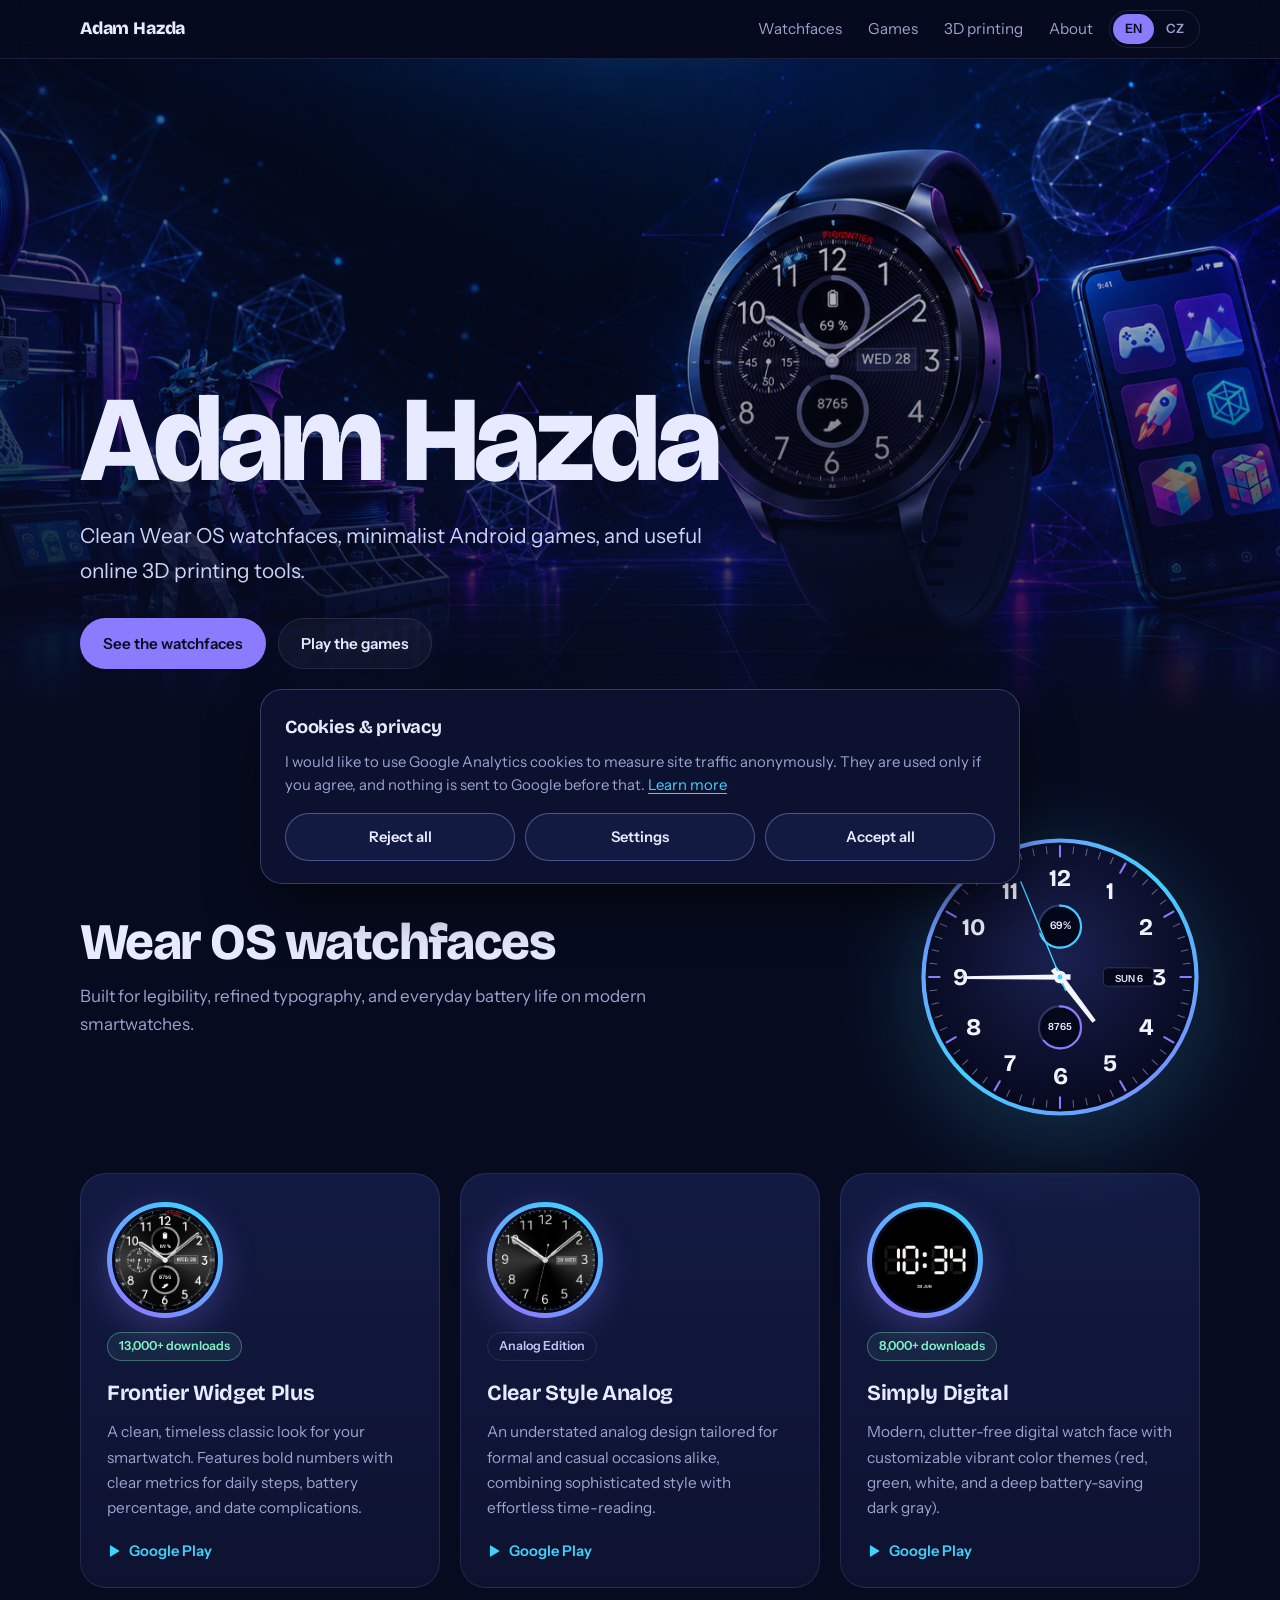
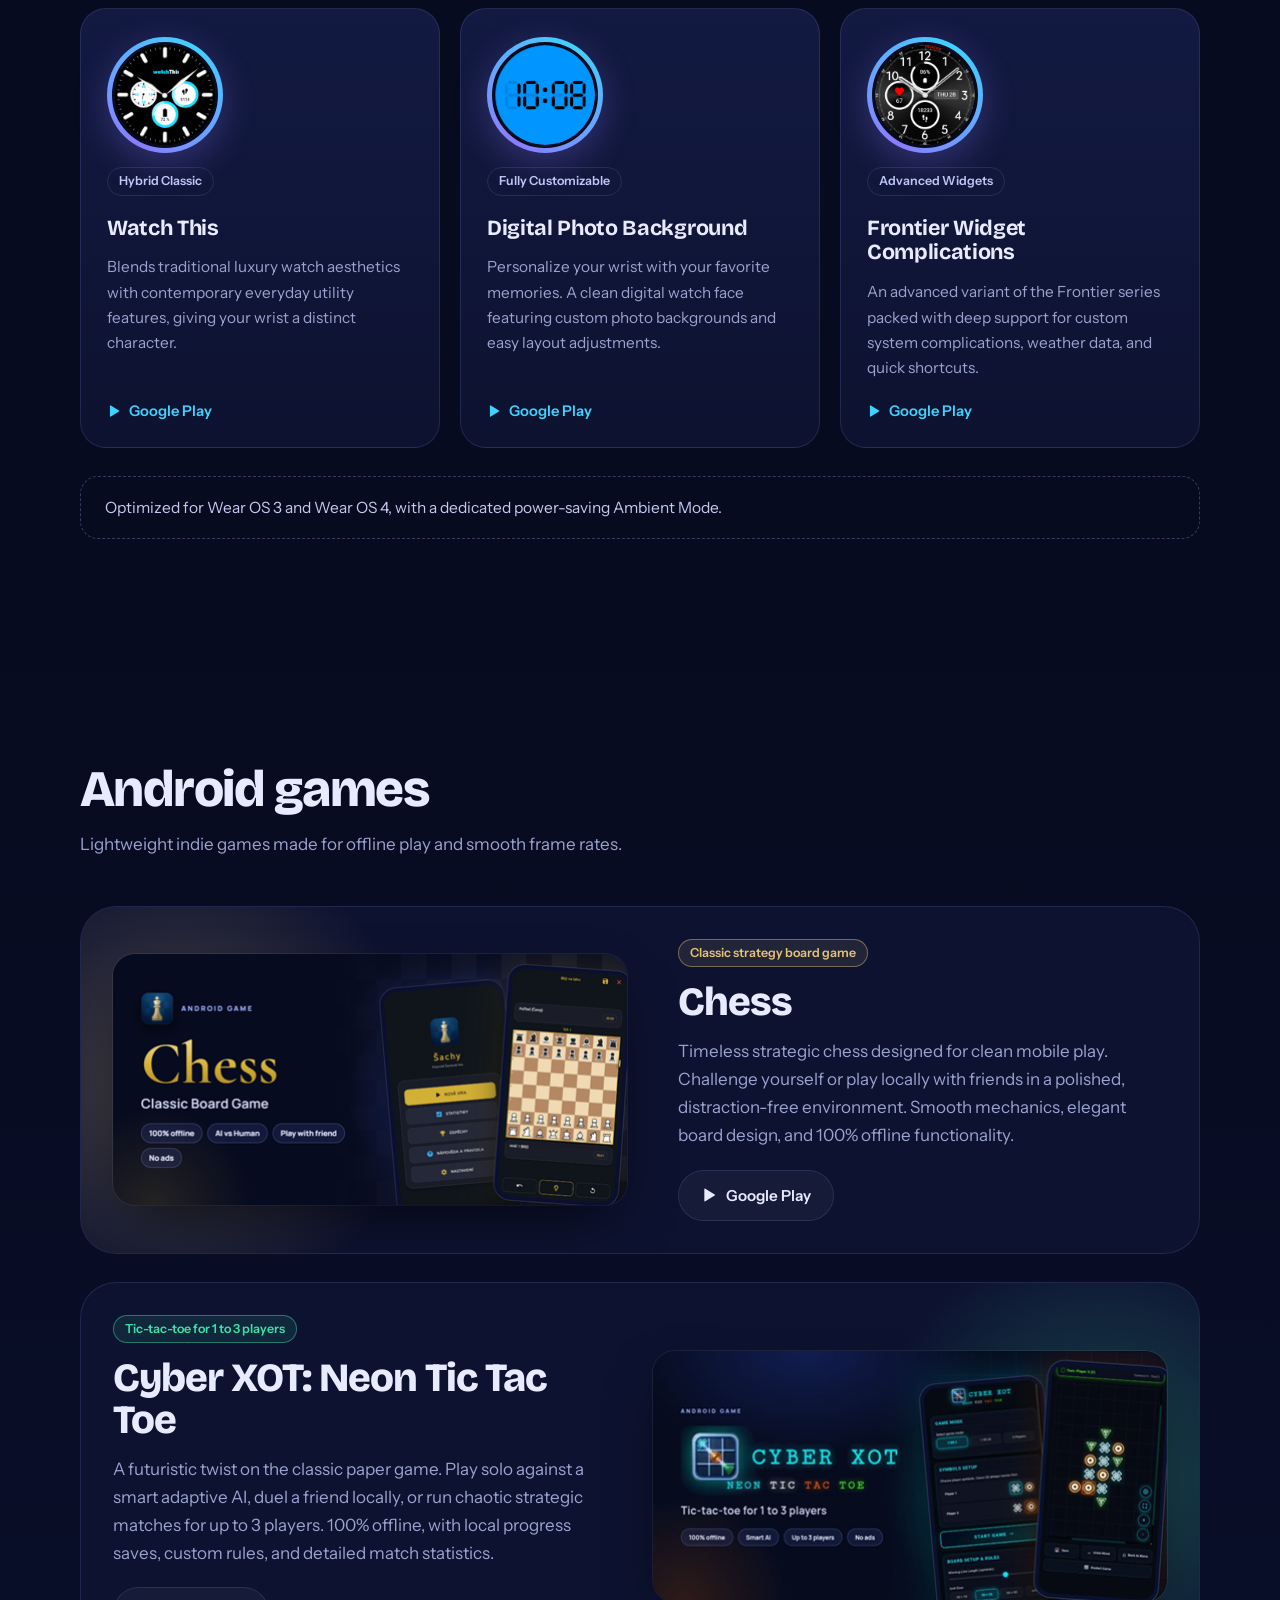
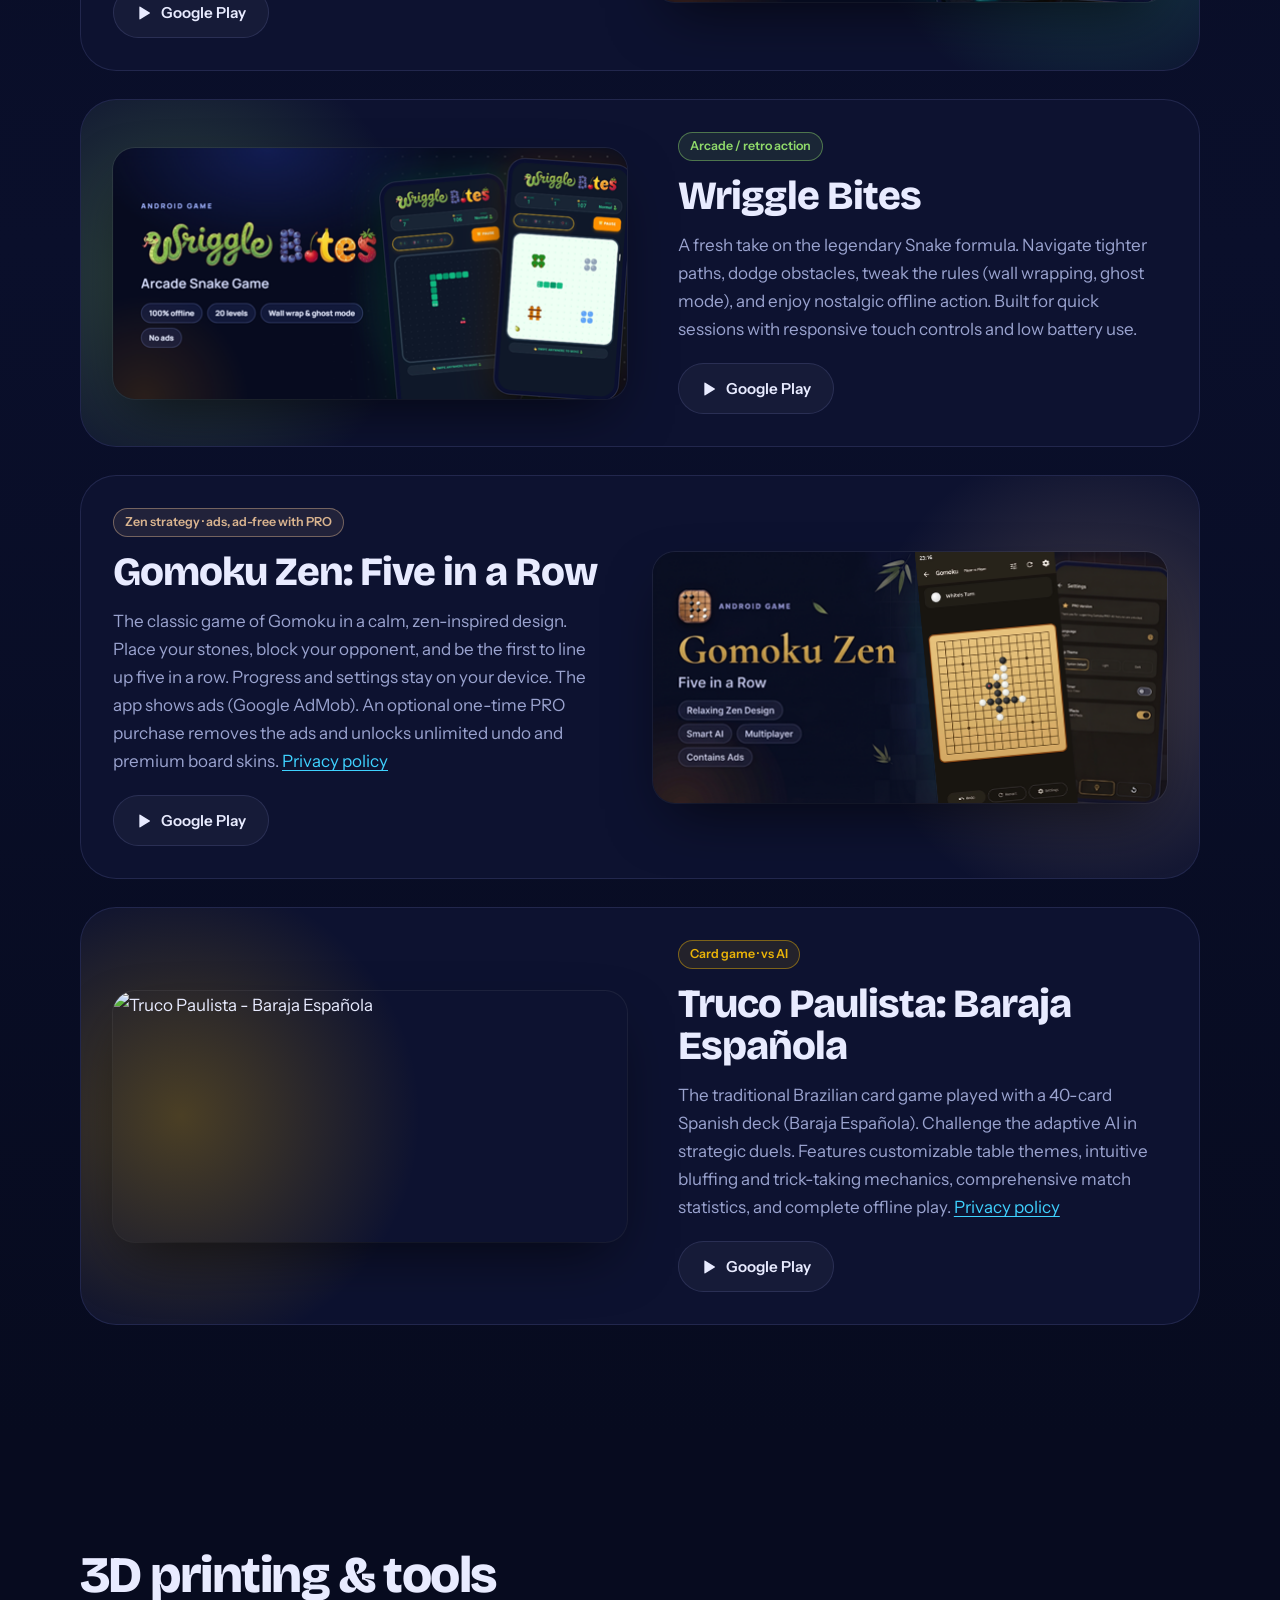
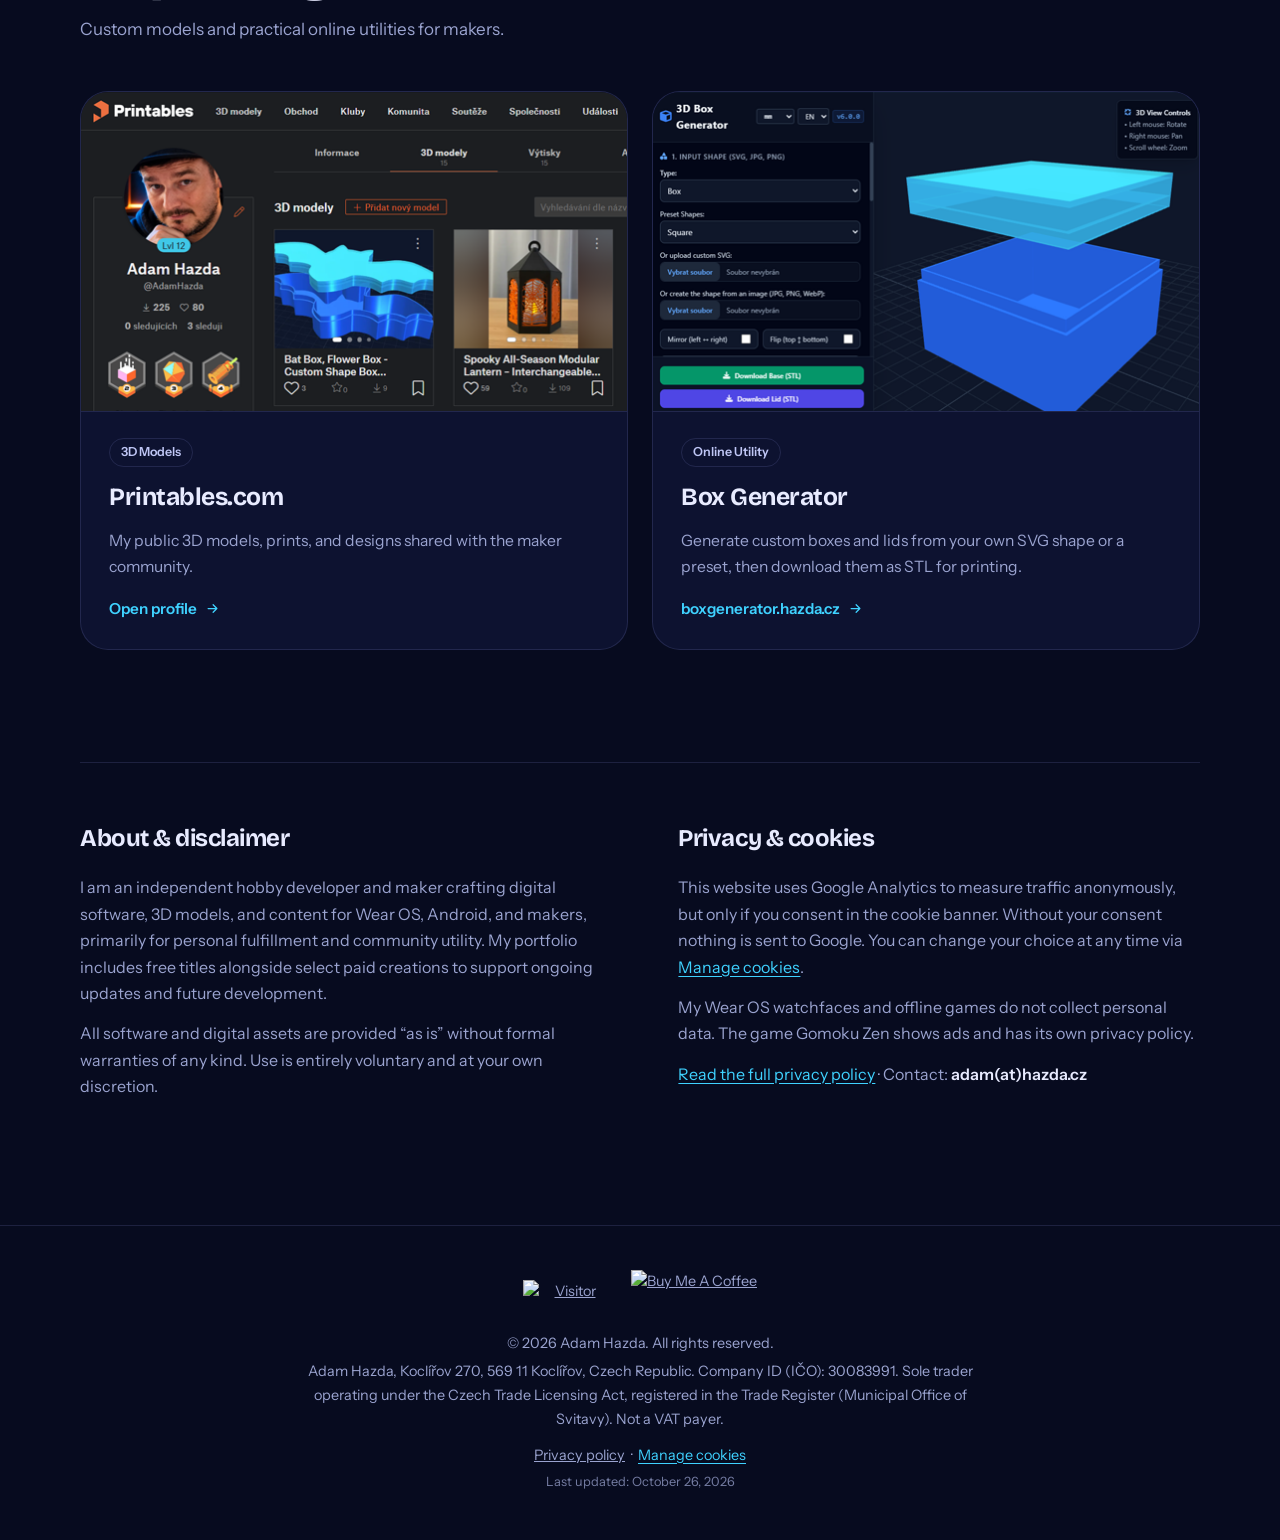
==== commit 849d7723: "Update index.html" ====
--- a/index.html
+++ b/index.html
@@ -539,14 +539,14 @@
           <a class="btn" href="https://play.google.com/store/apps/details?id=cz.hazda.gomoku" target="_blank" rel="noopener"><svg viewBox="0 0 24 24"><path d="M5 3.5v17a1 1 0 0 0 1.5.86l14-8.5a1 1 0 0 0 0-1.72l-14-8.5A1 1 0 0 0 5 3.5z"/></svg>Google Play</a>
         </div>
       </article>
-     <article class="game" style="--c:#eab308">
+      <article class="game" style="--c:#eab308">
         <div class="game-shot"><img src="trucopaulista.png" alt="Truco Paulista - Baraja Española" width="512" height="250" loading="lazy"></div>
         <div class="game-body">
-          <span class="tag"><span class="lang-en">Card game · 1v1 vs AI</span><span class="lang-cz">Karetní hra · 1v1 proti AI</span></span>
+          <span class="tag"><span class="lang-en">Card game · vs AI</span><span class="lang-cz">Karetní hra · vs AI</span></span>
           <h3>Truco Paulista: Baraja Española</h3>
-          <p class="lang-en">The traditional Brazilian card game played with a 40-card Spanish deck (Baraja Española). Face off against an adaptive AI in strategic 1v1 duels. Features customizable table themes, intuitive bluffing and trick-taking mechanics, comprehensive match statistics, and complete offline gameplay.</p>
-          <p class="lang-cz">Tradiční brazilská karetní hra se španělským balíčkem 40 karet (Baraja Española). Utkejte se v taktickém duelu 1v1 proti adaptivní umělé inteligenci. Nabízí volitelné motivy stolu, intuitivní blafování a přebíjení štychů, podrobné statistiky a plnou funkčnost offline bez nutnosti připojení.</p>
-          <a class="btn" href="https://play.google.com/store/apps/details?id=cz.hazda.truco" target="_blank" rel="noopener"><svg viewBox="0 0 24 24"><path d="M5 3.5v17a1 1 0 0 0 1.5.86l14-8.5a1 1 0 0 0 0-1.72l-14-8.5A1 1 0 0 0 5 3.5z"/></svg>Google Play</a>
+          <p class="lang-en">The traditional Brazilian card game played with a 40-card Spanish deck (Baraja Española). Challenge the adaptive AI in strategic duels. Features customizable table themes, intuitive bluffing and trick-taking mechanics, comprehensive match statistics, and complete offline play. <a href="https://hazda.cz/privacy-trucopaulista" class="cc-link" target="_blank" rel="noopener">Privacy policy</a></p>
+          <p class="lang-cz">Tradiční brazilská karetní hra se španělským balíčkem 40 karet (Baraja Española). Utkejte se v taktickém souboji proti adaptivní umělé inteligenci. Nabízí volitelné motivy stolu, intuitivní blafování a přebíjení štychů, podrobné statistiky a plnou funkčnost offline. <a href="https://hazda.cz/privacy-trucopaulista" class="cc-link" target="_blank" rel="noopener">Zásady ochrany soukromí</a></p>
+          <a class="btn" href="https://play.google.com/store/apps/details?id=cz.hazda.trucopaulista" target="_blank" rel="noopener"><svg viewBox="0 0 24 24"><path d="M5 3.5v17a1 1 0 0 0 1.5.86l14-8.5a1 1 0 0 0 0-1.72l-14-8.5A1 1 0 0 0 5 3.5z"/></svg>Google Play</a>
         </div>
       </article>
     </div>
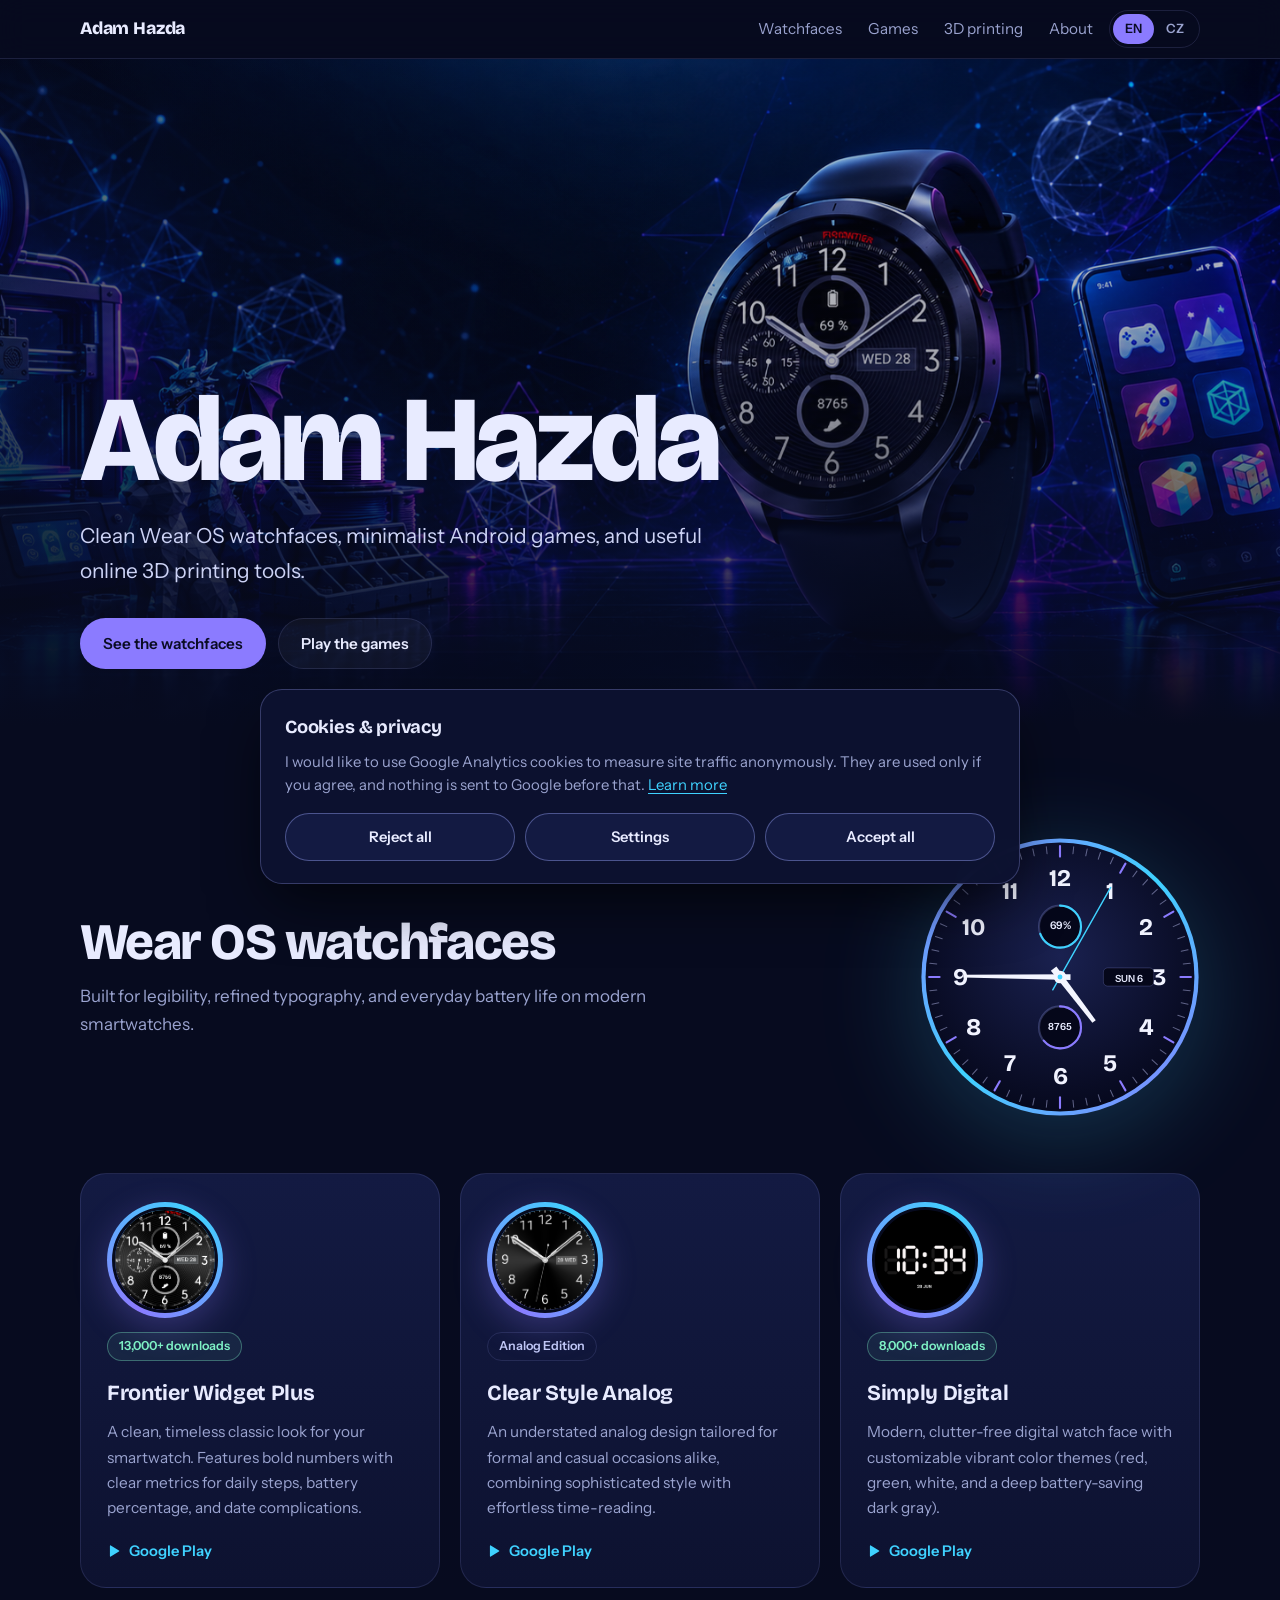
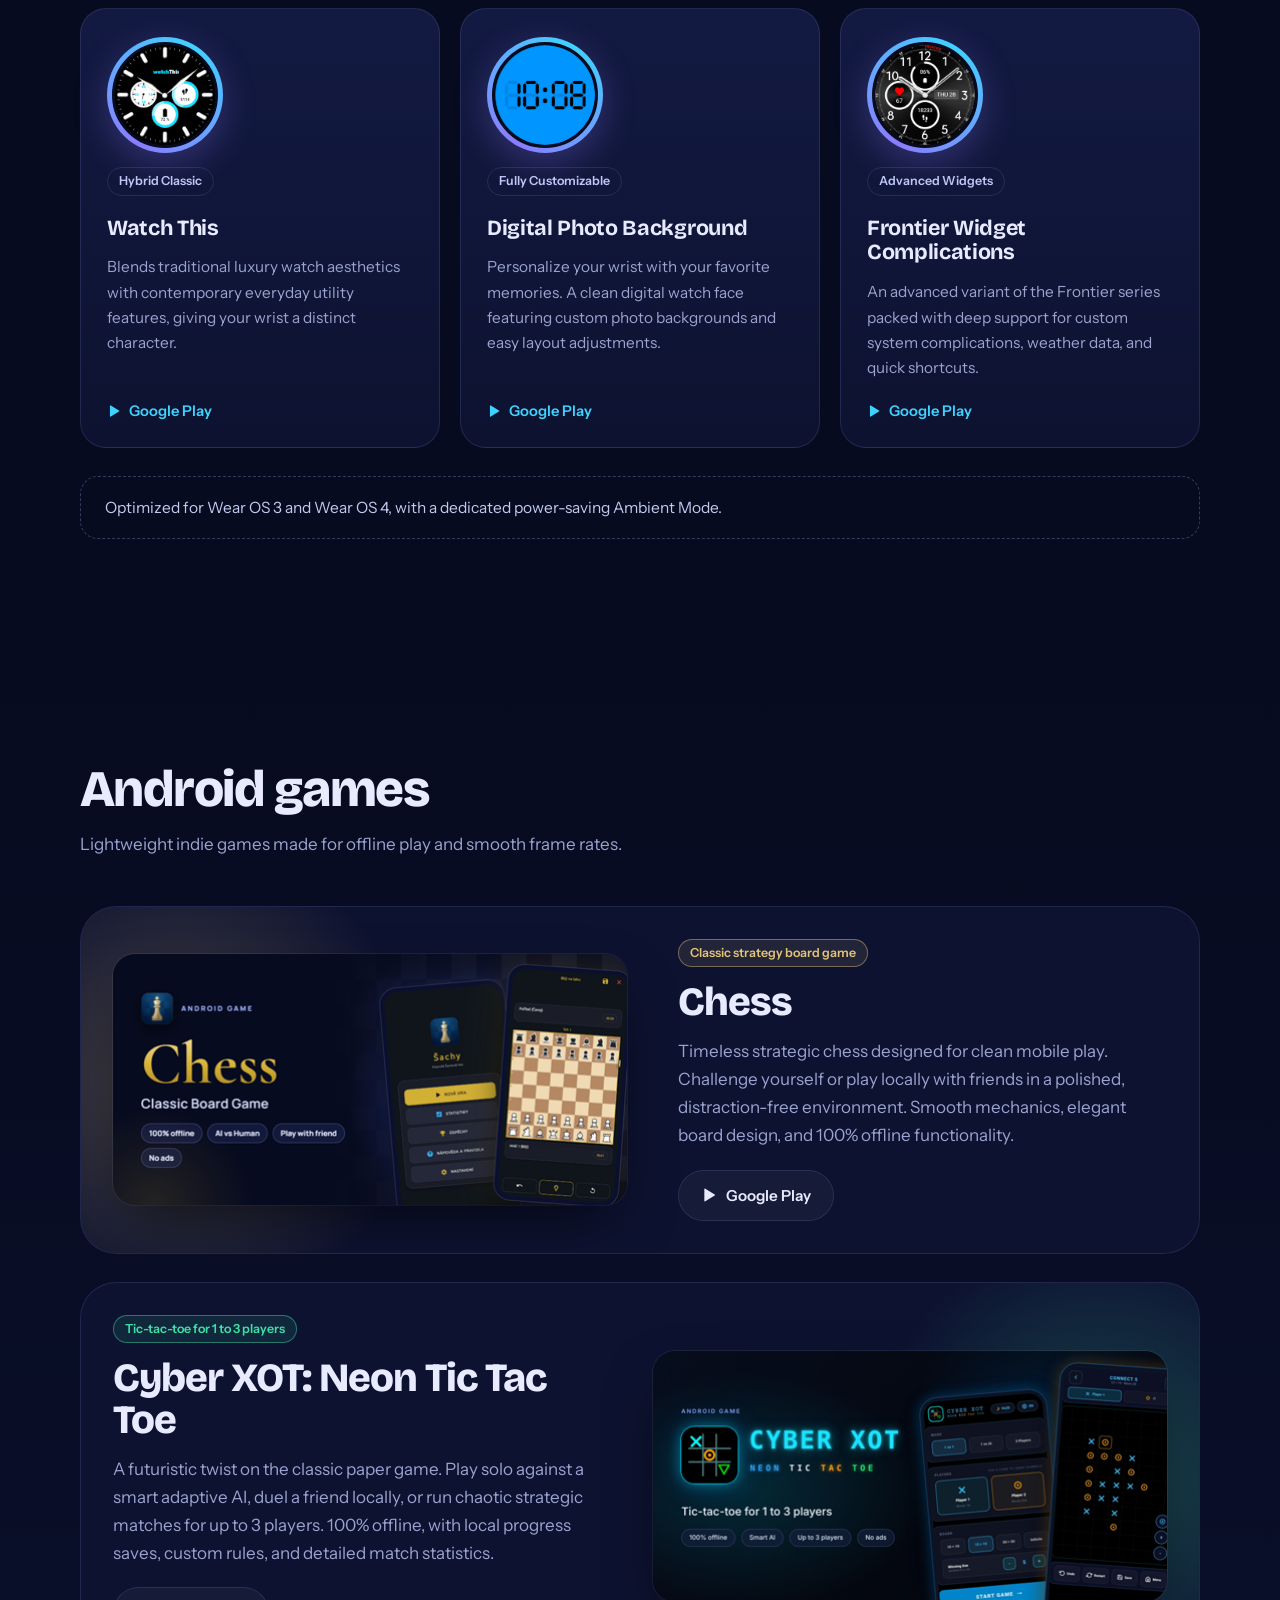
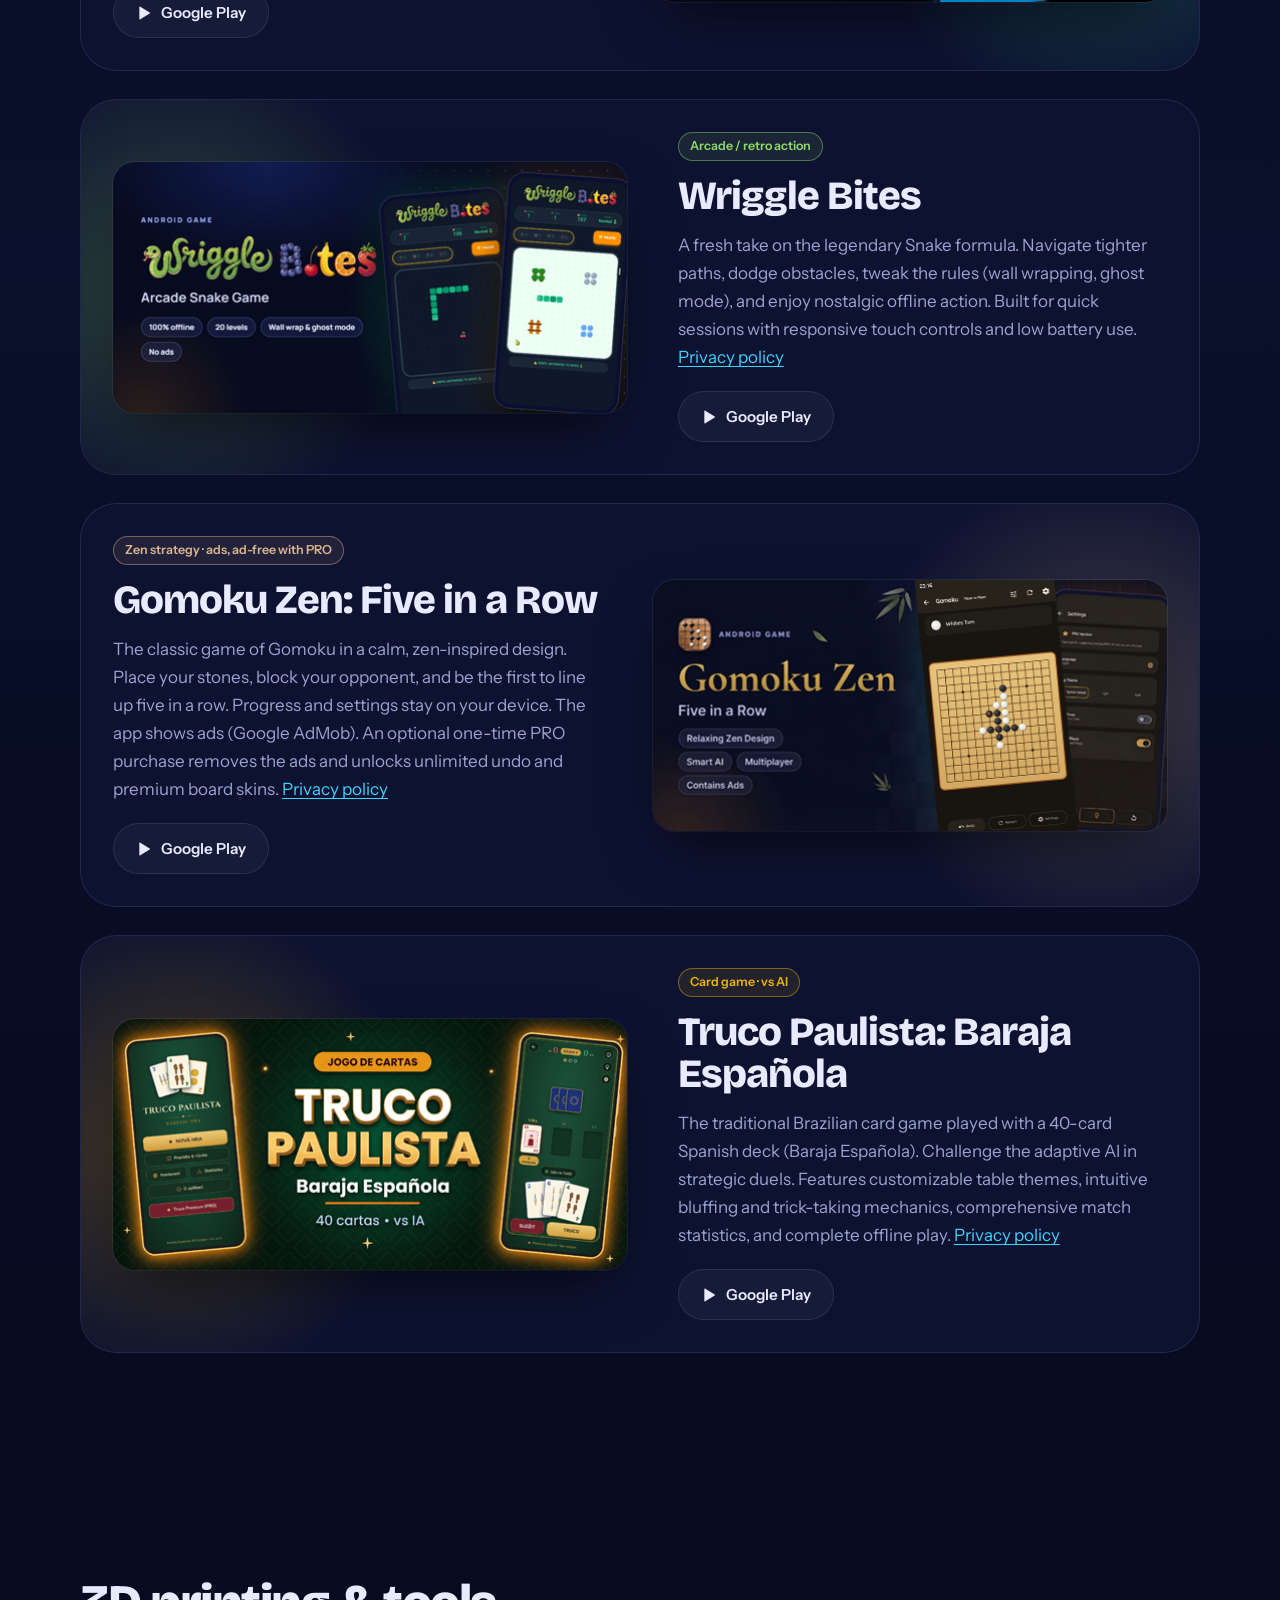
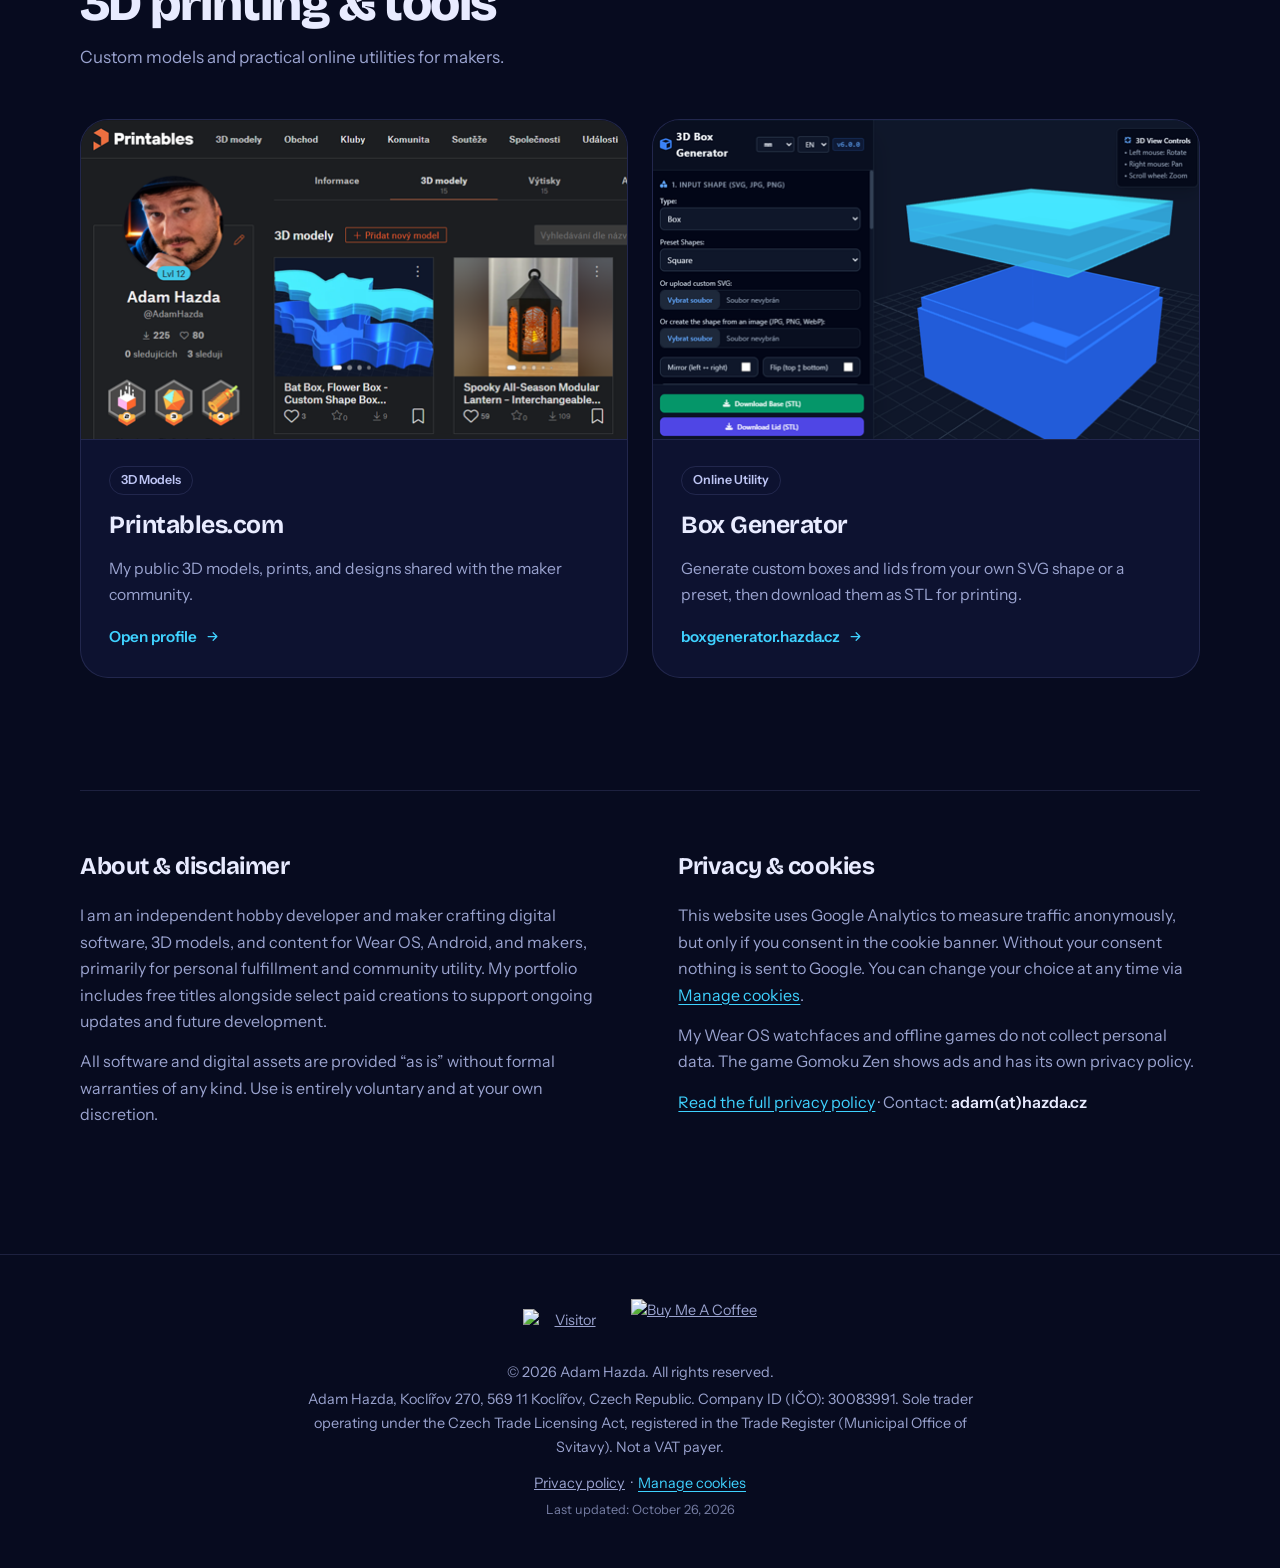
==== commit fef91099: "Update index.html" ====
--- a/index.html
+++ b/index.html
@@ -522,8 +522,8 @@
         <div class="game-body">
           <span class="tag"><span class="lang-en">Arcade / retro action</span><span class="lang-cz">Arkádová retro akce</span></span>
           <h3>Wriggle Bites</h3>
-          <p class="lang-en">A fresh take on the legendary Snake formula. Navigate tighter paths, dodge obstacles, tweak the rules (wall wrapping, ghost mode), and enjoy nostalgic offline action. Built for quick sessions with responsive touch controls and low battery use.</p>
-          <p class="lang-cz">Moderní pojetí legendárního Hada. Procházejte zrádnými bludišti, vyhýbejte se nástrahám, upravte si pravidla hry (průchod zdí, režim ducha) a užijte si retro zábavu bez internetu. Navrženo pro rychlé herní relace s citlivým dotykovým ovládáním a nízkou spotřebou baterie.</p>
+          <p class="lang-en">A fresh take on the legendary Snake formula. Navigate tighter paths, dodge obstacles, tweak the rules (wall wrapping, ghost mode), and enjoy nostalgic offline action. Built for quick sessions with responsive touch controls and low battery use. <a href="https://hazda.cz/privacy-wrigglebites" class="cc-link" target="_blank" rel="noopener">Privacy policy</a></p>
+          <p class="lang-cz">Moderní pojetí legendárního Hada. Procházejte zrádnými bludišti, vyhýbejte se nástrahám, upravte si pravidla hry (průchod zdí, režim ducha) a užijte si retro zábavu bez internetu. Navrženo pro rychlé herní relace s citlivým dotykovým ovládáním a nízkou spotřebou baterie. <a href="https://hazda.cz/privacy-wrigglebites" class="cc-link" target="_blank" rel="noopener">Zásady ochrany soukromí</a></p>
           <a class="btn" href="https://play.google.com/store/apps/details?id=cz.hazda.wrigglebites&hl=cs" target="_blank" rel="noopener"><svg viewBox="0 0 24 24"><path d="M5 3.5v17a1 1 0 0 0 1.5.86l14-8.5a1 1 0 0 0 0-1.72l-14-8.5A1 1 0 0 0 5 3.5z"/></svg>Google Play</a>
         </div>
       </article>
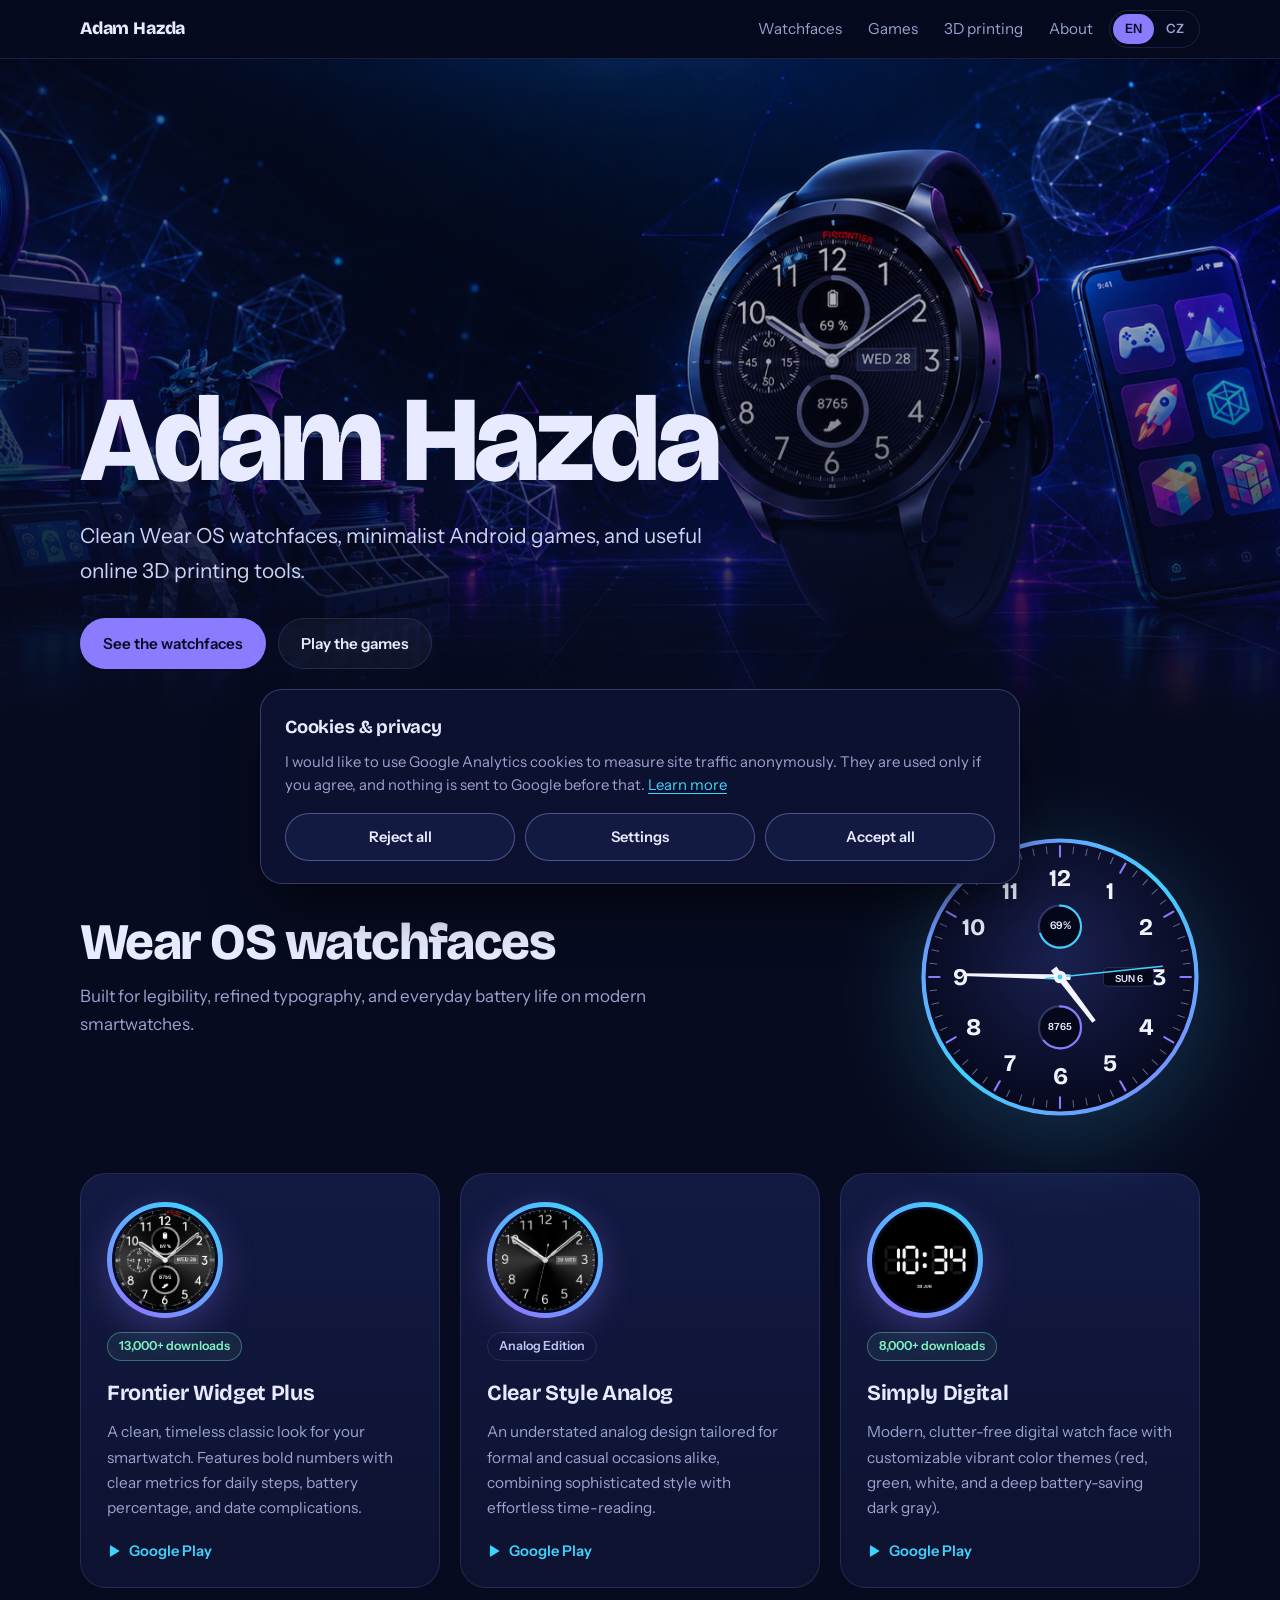
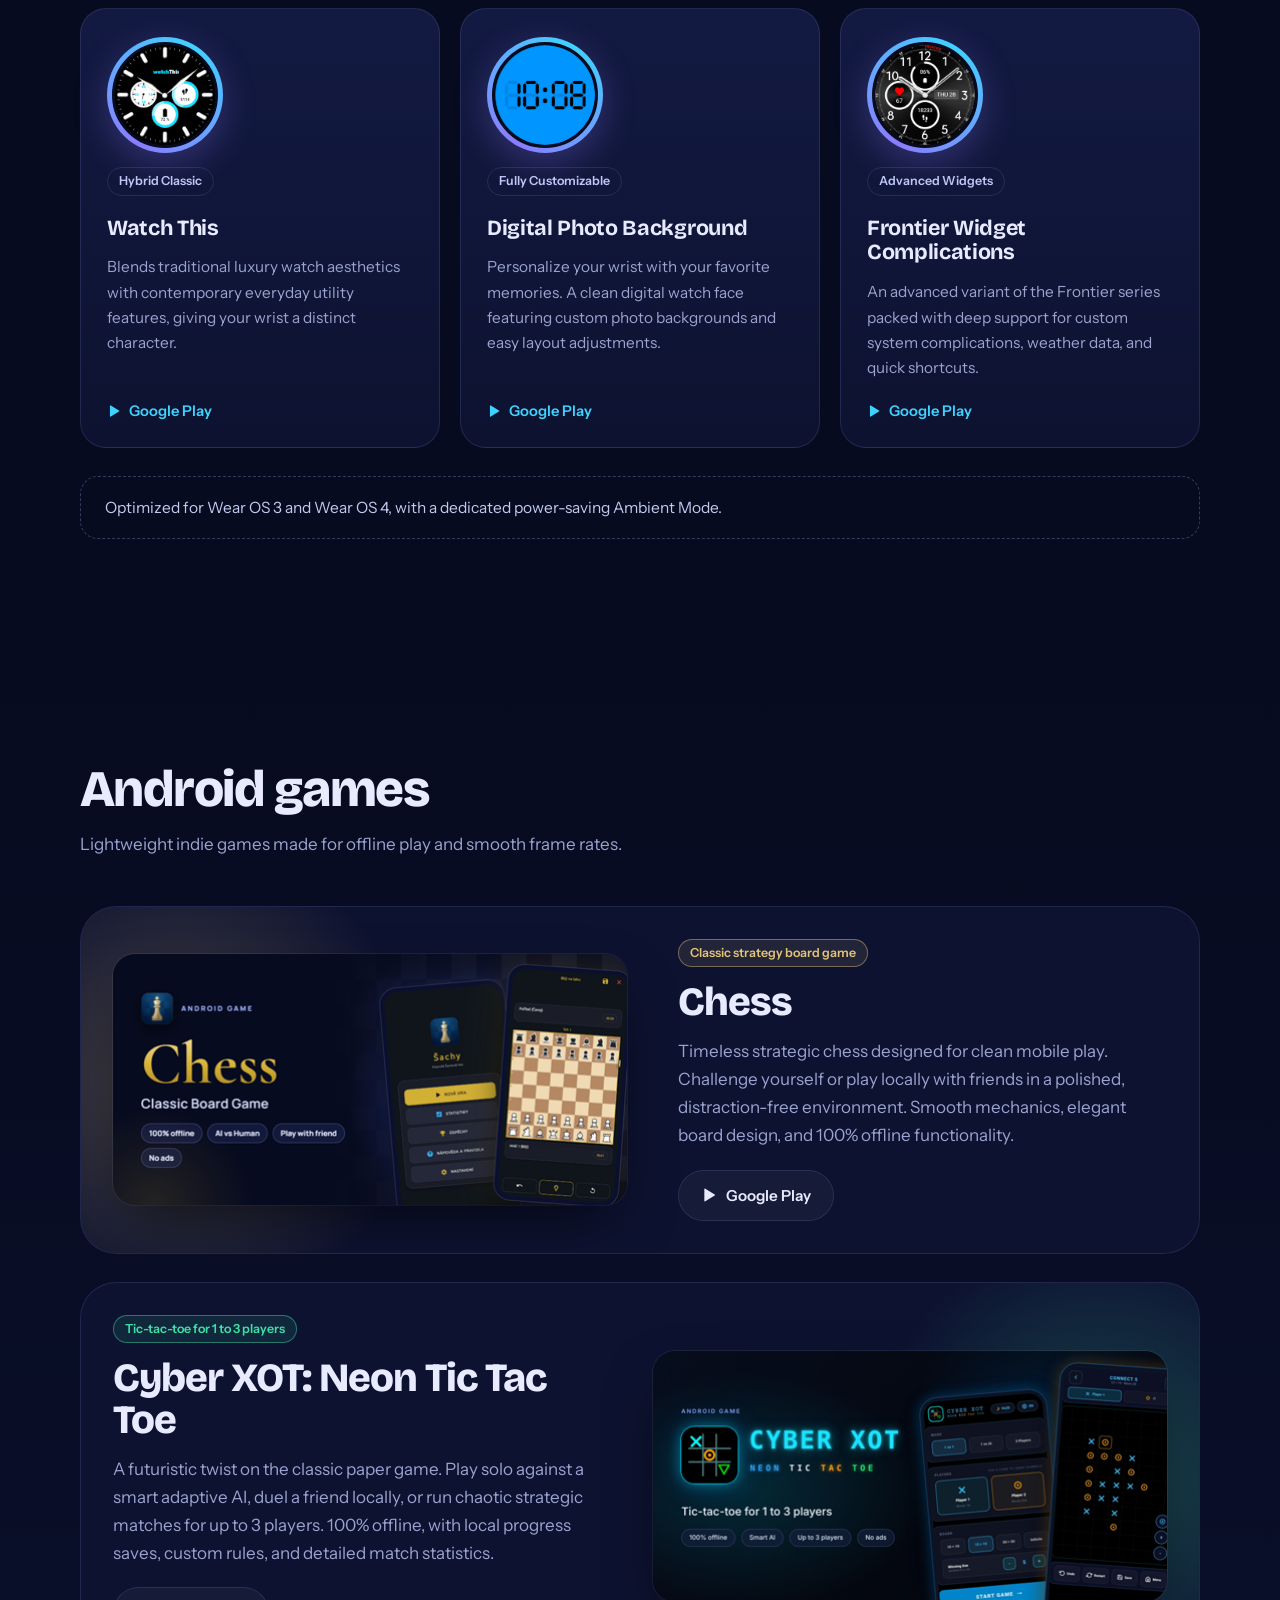
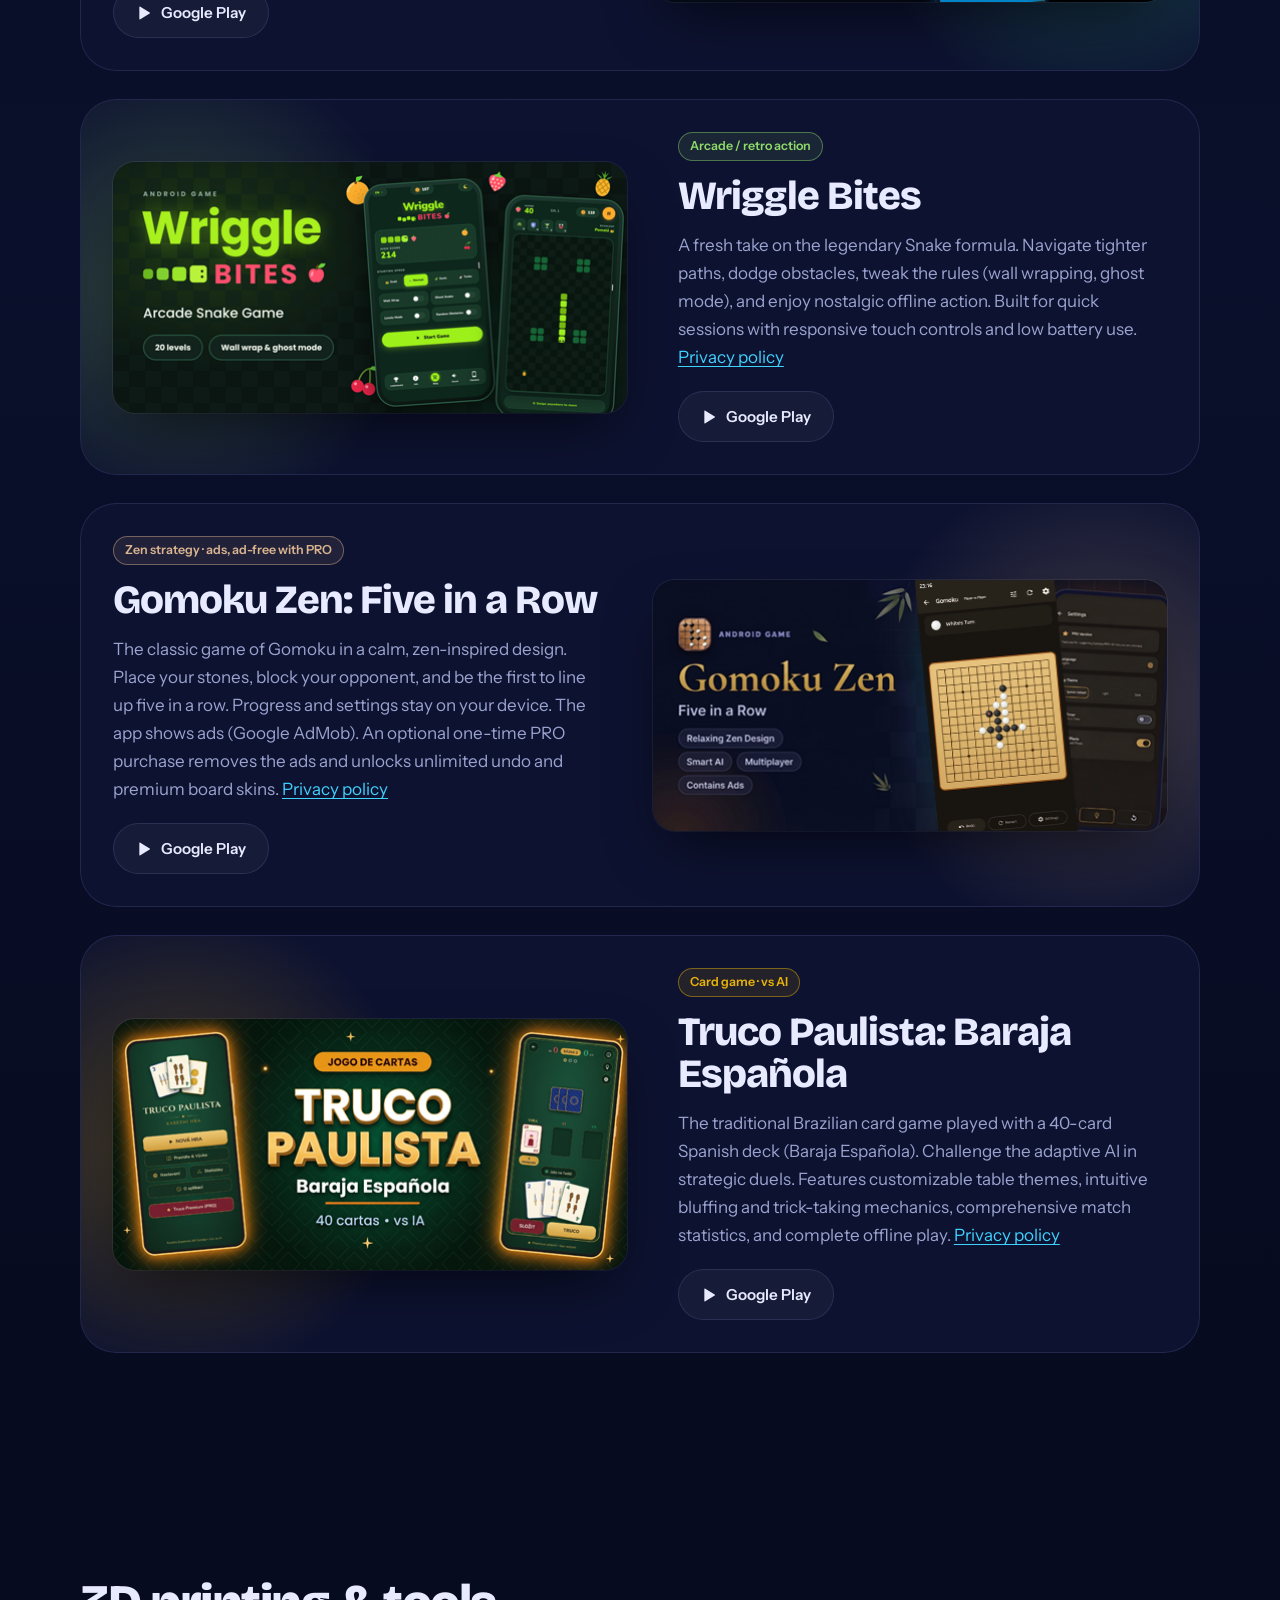
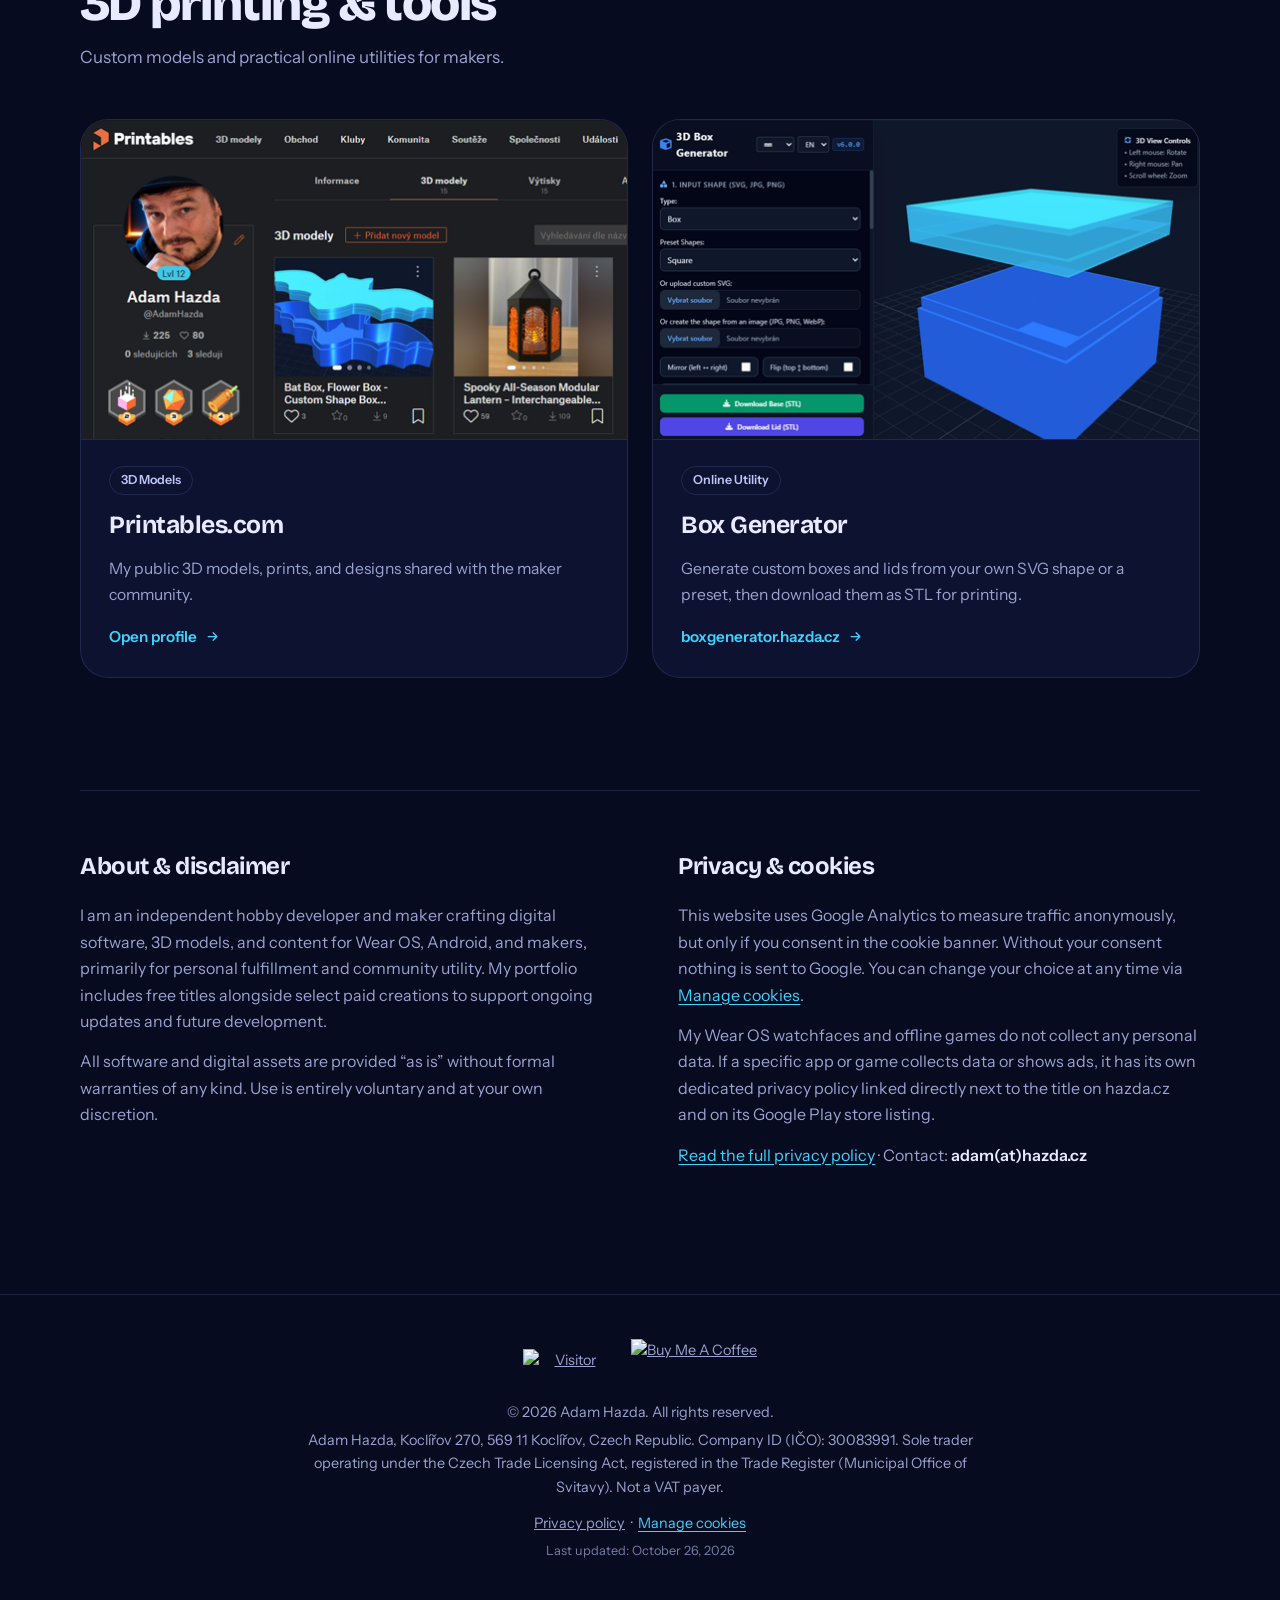
==== commit 980a1f5c: "Update index.html" ====
--- a/index.html
+++ b/index.html
@@ -613,12 +613,12 @@
         <h2><span class="lang-en">Privacy & cookies</span><span class="lang-cz">Ochrana soukromí a cookies</span></h2>
         <div class="lang-en">
           <p>This website uses Google Analytics to measure traffic anonymously, but only if you consent in the cookie banner. Without your consent nothing is sent to Google. You can change your choice at any time via <button type="button" class="cc-link" data-cc-open>Manage cookies</button>.</p>
-          <p>My Wear OS watchfaces and offline games do not collect personal data. The game Gomoku Zen shows ads and has its own privacy policy.</p>
+          <p>My Wear OS watchfaces and offline games do not collect any personal data. If a specific app or game collects data or shows ads, it has its own dedicated privacy policy linked directly next to the title on hazda.cz and on its Google Play store listing.</p>
           <p><a href="/privacy" class="cc-link">Read the full privacy policy</a> · Contact: <strong>adam(at)hazda.cz</strong></p>
         </div>
         <div class="lang-cz">
           <p>Tento web používá Google Analytics k anonymnímu měření návštěvnosti, ale jen pokud v cookie liště udělíte souhlas. Bez souhlasu se Googlu nic neodesílá. Svou volbu můžete kdykoliv změnit přes <button type="button" class="cc-link" data-cc-open>Správa cookies</button>.</p>
-          <p>Mé ciferníky pro Wear OS a offline hry nesbírají osobní údaje. Hra Gomoku Zen zobrazuje reklamy a má vlastní zásady ochrany soukromí.</p>
+          <p>Mé ciferníky pro Wear OS a offline hry neshromažďují žádné osobní údaje. Pokud konkrétní aplikace nebo hra data sbírá či zobrazuje reklamy, má vlastní zásady ochrany osobních údajů, na které vede odkaz přímo u daného titulu na webu hazda.cz a v jejím profilu na Google Play.</p>
           <p><a href="/privacy" class="cc-link">Přečíst úplné zásady ochrany soukromí</a> · Kontakt: <strong>adam(at)hazda.cz</strong></p>
         </div>
       </div>
